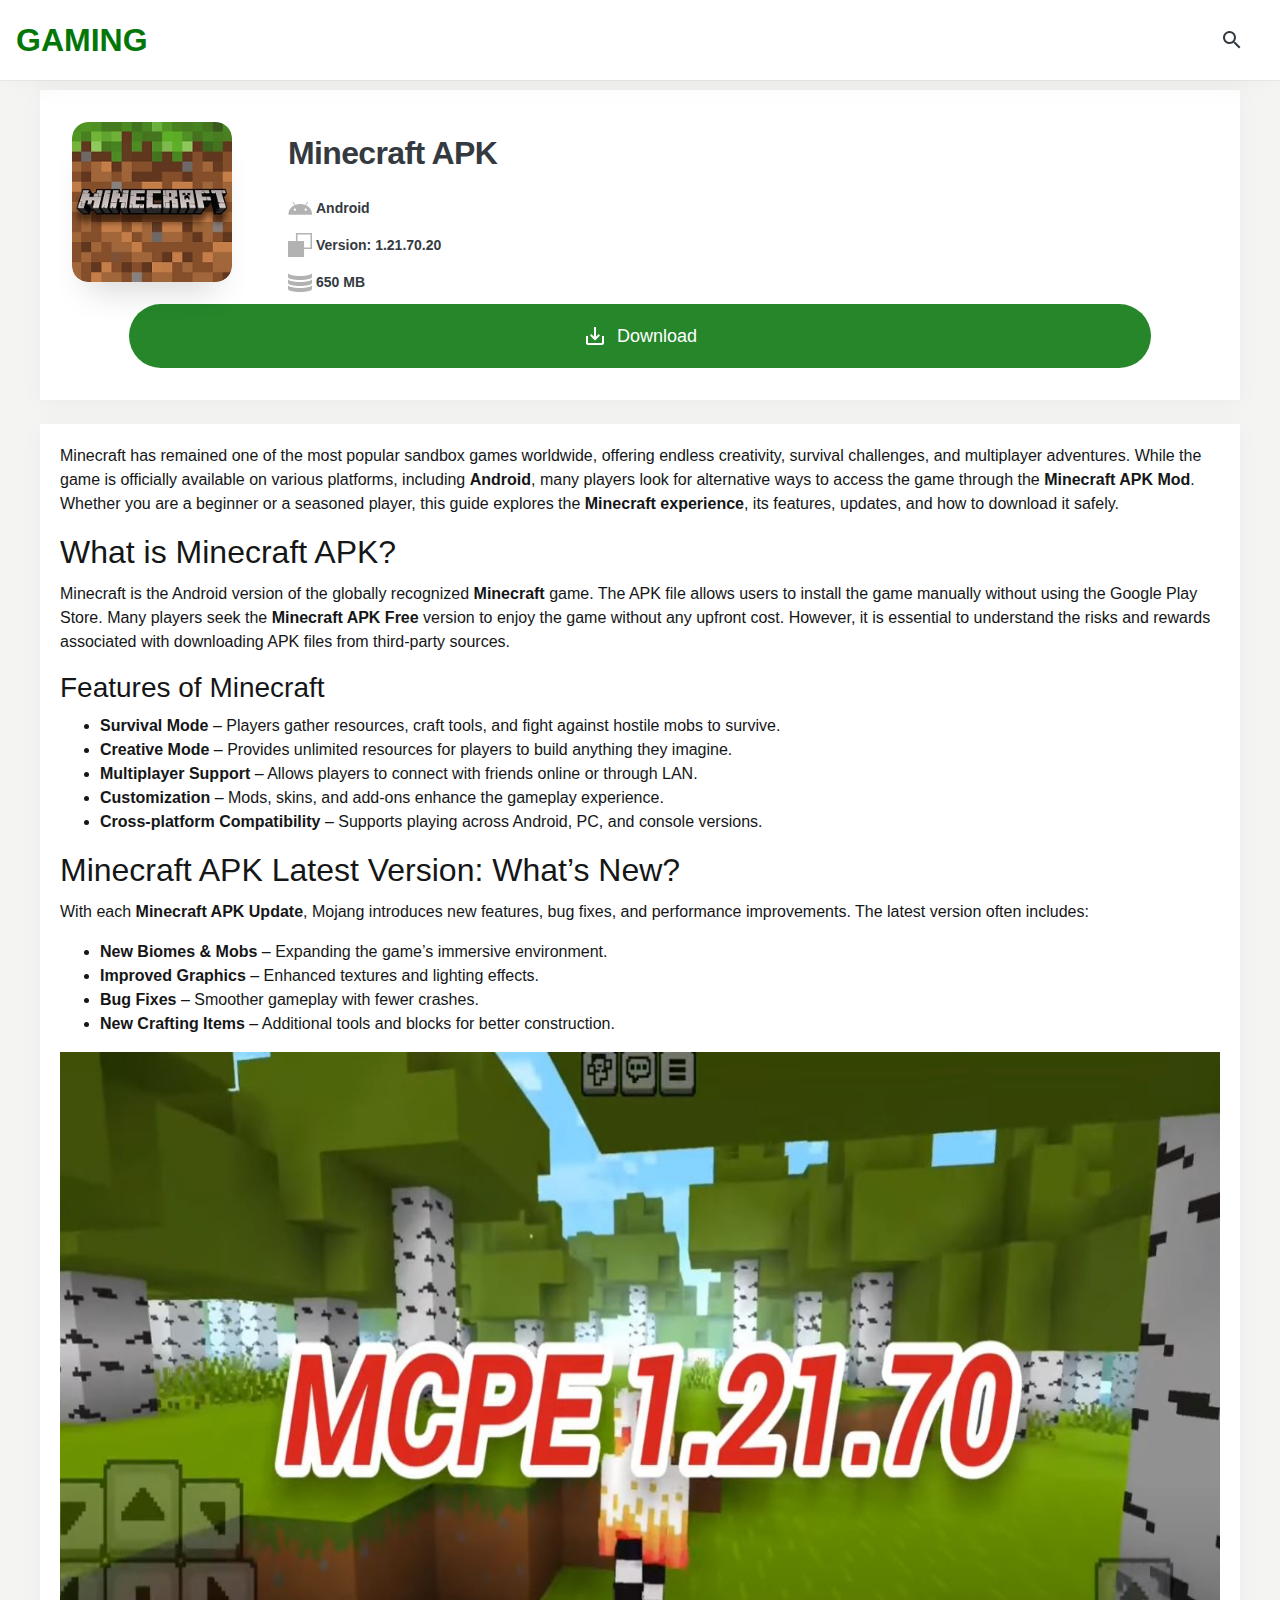
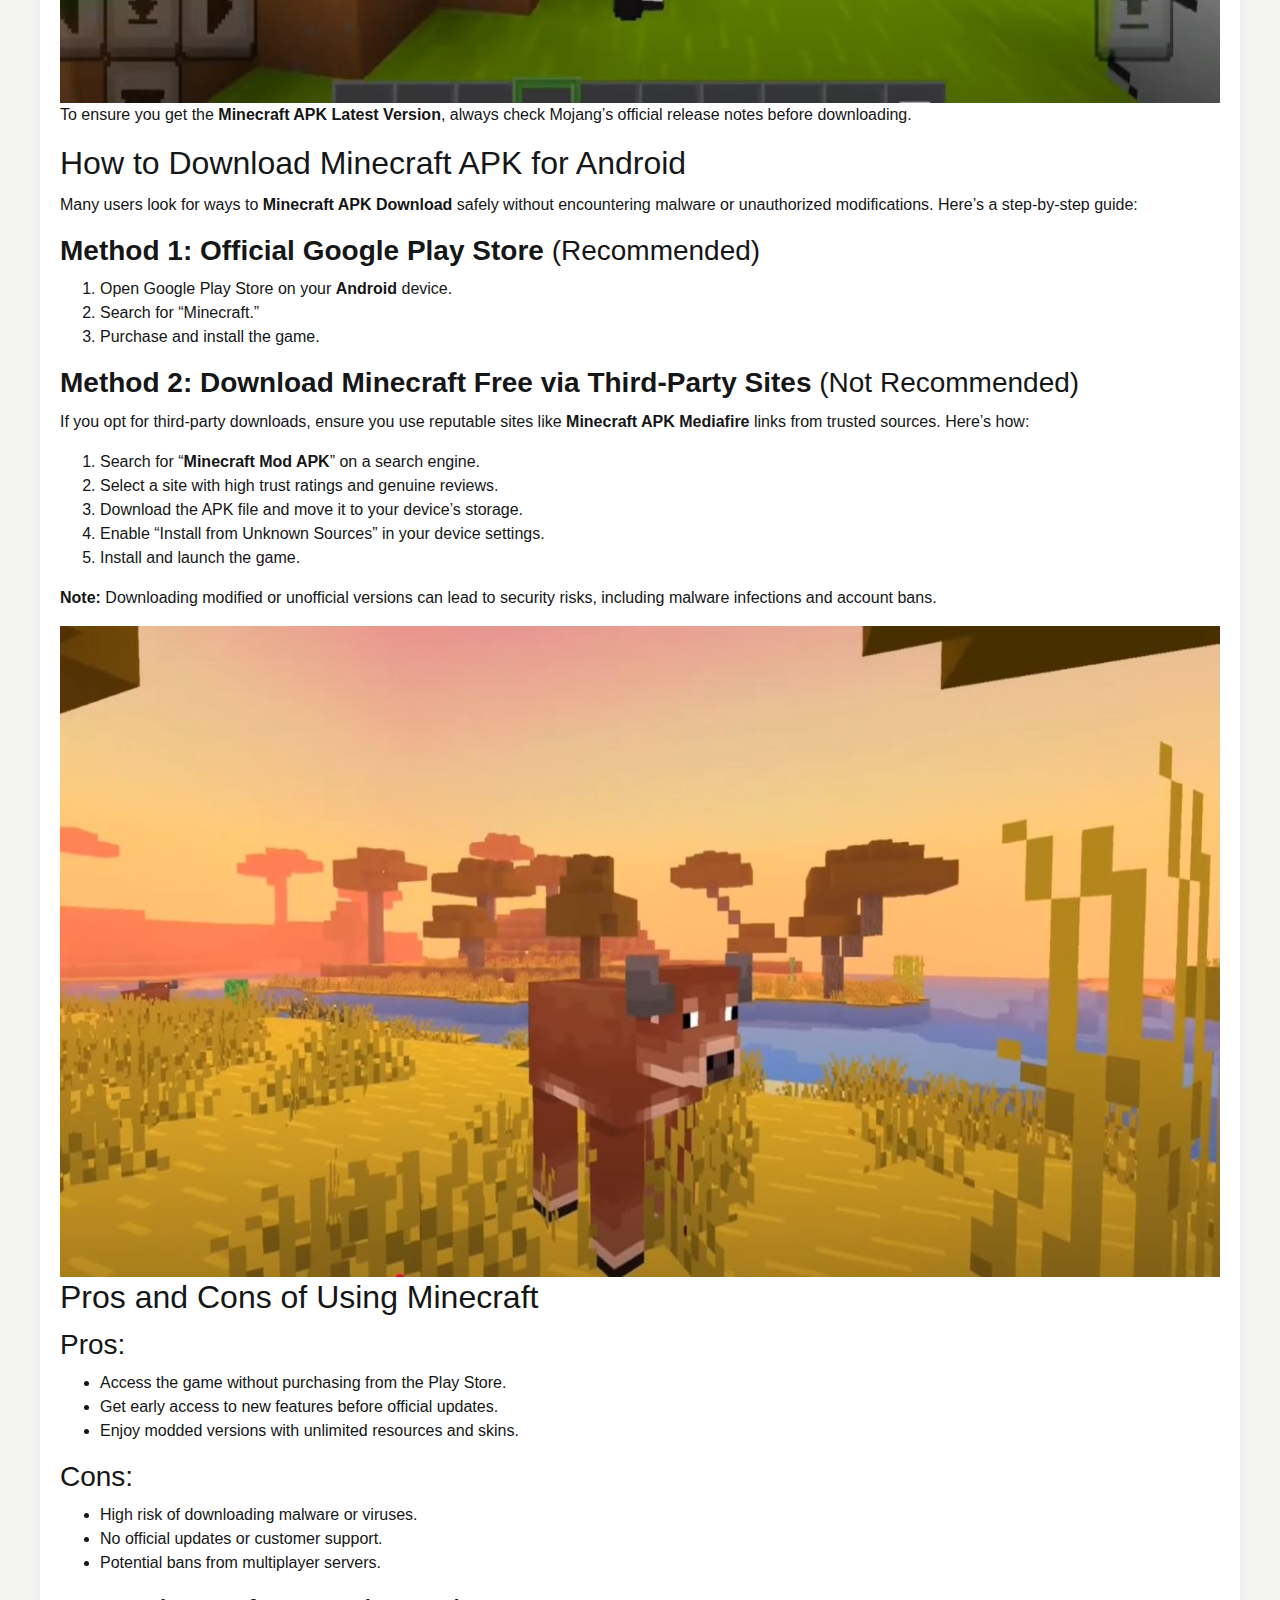
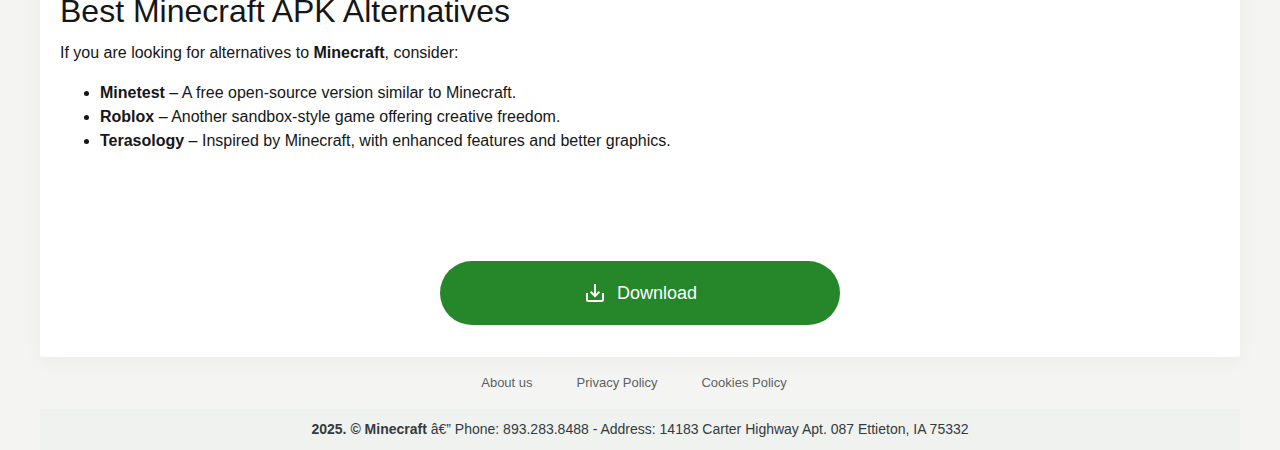
==== index.htm @ 0b7bb65c "Update index.htm" ====
<!DOCTYPE html>
<!-- saved from url=(0014)about:internet -->
<html lang="en" id="html" class="ap-open hfix tb_on" prefix="og: https://ogp.me/ns#">

<head>
    <meta http-equiv="Content-Type" content="text/html; charset=UTF-8">
    <title>Minecraft New Mobile, PC | Minecraft github</title>
    <meta name="viewport" content="initial-scale=1.0, maximum-scale=5.0, width=device-width">
    <meta name="googlebot" content="index">
    <meta name="googlebot-news" content="snippet">
    <meta name="robots" content="index, follow">
    <meta name="theme-color" content="#ffffff">
    <link rel="preload" href="montserrat-400.woff2" as="font" type="font/woff2" crossorigin="">
    <link rel="preload" href="montserrat-700.woff2" as="font" type="font/woff2" crossorigin="">
   
    <link rel="stylesheet" href="https://maxcdn.bootstrapcdn.com/bootstrap/4.3.1/css/bootstrap.min.css">
    <script src="https://ajax.googleapis.com/ajax/libs/jquery/3.5.1/jquery.min.js"></script>
    <script src="https://cdnjs.cloudflare.com/ajax/libs/popper.js/1.14.7/umd/popper.min.js"></script>
    <script src="https://maxcdn.bootstrapcdn.com/bootstrap/4.3.1/js/bootstrap.min.js"></script>
   <link rel="icon" href="Minecraft-300x300.webp" sizes="32x32" />
<link rel="icon" href="Minecraft-300x300.webp" sizes="192x192" />
<link rel="apple-touch-icon" href="Minecraft-300x300.webp" />
    <link href="ct.css" type="text/css" rel="stylesheet">
    <style>
        .app_view_wrp {
            padding:10px 0px;
        }

        .foot_line {
            display: block;
            background: none;
        }

        .foot_line .foot_menu {
            display: flex;
            list-style: none;
            margin-bottom: 0;
            padding: 10px 0;
            justify-content: center
        }

        .foot_line .foot_menu li {
            margin: 0 10px;
        }

        .copyright {
            margin-top: 0;
            background-color: #edeFECA6;
            padding: 10px 0;
            text-align: center;
        }

        .foot_line>.wrp {
            display: flex;
            justify-content: center;
        }

        .app_view_pad .spec {
            display: flex;
            flex-direction: column;
        }
      
        .app_view-first .spec_addon {
            position: inherit;
            margin-top: 1rem;
           
        }
        .download_line{
                max-width:90%;
            }
        .spec li{
            padding-bottom: 33px !important;
        }
        
        @media (min-width: 768px){
            .spec li {
                padding-bottom: 12px !important;
            }
            .app_view-first{
            min-height: 10rem;
            }
            .app_view_wrp {
                margin-top: 10px;
                background-color: #fff;
                box-shadow: 0 .25rem 1.5rem 1pxrgba(0,0,0,.03);
                border-radius: 0.125rem;
                padding: 2rem;
                margin-bottom: 1.5rem;
            }
            .app_view-first .spec_addon{
                background:none;
            }
        }
        @media (min-width: 1200px){
            .app_view-first .img {
            width: 10rem;
            height: 10rem;
            }
        }
        #linkdowload svg, .down_btn svg {
        width: 20px;
        height: 20px;
        fill: white;
        margin-left: 10px;

    }
      .modal-body {
        text-align: center;
        padding: 0;
    }

    .modal-image {
        max-height: 80vh;
        overflow: hidden;
    }

    .modal-image img {
        width: 100%;
        height: 100%;
        object-fit: contain;
        border-radius: 4px;
    }

    .modal-download {
        color: #fff;
        background-color: #40c90e;
        font-weight: 700;
        border-radius: 16px;
        margin-top: 4px;
        border-color: #fff;
        display: flex;
        align-items: center;
        justify-content: center;
    }

    .modal-download:hover {
        color: #fff;
        background-color: #0ec90e;
    }
    
    .btn-block+.btn-block {
        margin-top: 0;
    }

    .modal-content {
        background-color: transparent;
    }

    .modal-close {
        position: absolute;
        top: 0px;
        right: 10px;
        font-size: 30px;
        color: #fafafa;
        cursor: pointer;
    }
    .modal-dialog {
        margin: 0 auto;
    }

    </style>




</head>

<body>

     
    <div class="header">
      
            <header>
                <div class="logo">
                    <a href="/" title="An1" style="font-size: 32px;font-weight: 700;color: #000;">
                        <span style="color:#027708 ;">GAMING</span>
                    </a>
                </div>
                <button class="head_menu_btn d-block d-lg-none" type="button" aria-label="Menu"><span
                        class="butterbrod"><i></i><i></i><i></i></span></button>
                <div class="hmenu"> <button class="btn-close hmenu_close d-block d-lg-none" type="button">
                        <svg class="i__close">
                            <use xlink:href="#i__close"></use>
                        </svg></button>
  
                </div>
                <div class="tools">
                    <button id="qsearch_btn" class="qsearch tool-btn" aria-label="Search">
                        <svg width="24" height="24">
                            <use xlink:href="#i__search"></use>
                        </svg>
                    </button>
                </div>
    
            </header>
       
    
    </div>
    <div class="page">
        <div class="wrp">
            <div class="content">
                <article class="app_view ignore-select" itemscope="" itemtype="https://schema.org/MobileApplication">
                    <div class="app_view_wrp" style="position: relative;">
                        <div class="app_view_pad">
                            <div class="app_view-first">
                                <figure class="img">
                                    <img itemprop="image" src="./1737441642_minecraft.jpg"
                                        alt="minecraft" loading="lazy">
                                </figure>
                                <div class="cont inline">
                                    <ul class="spec smf">
                                        <li style="padding-left: 0;">
                                            <h1 class="title xxlgf" itemprop="headline">Minecraft APK</h1>
                                        </li>
                                        <li>
                                            <i class="spec_icon muted">
                                                <svg class="i__duocheck">
                                                    <use xlink:href="#i__duocheck"></use>
                                                </svg>
                                            </i>
                                            <span itemprop="operatingSystem" content="ANDROID">Android</span>
                                        </li>
                                        <li>
                                            <i class="spec_icon muted">
                                                <svg class="i__version">
                                                    <use xlink:href="#i__version"></use>
                                                </svg>
                                            </i> Version: <span itemprop="softwareVersion">1.21.70.20</span>
                                        </li>
                                        <li>
                                            <i class="spec_icon muted"><svg class="i__size">
                                                    <use xlink:href="#i__size"></use>
                                                </svg>
                                            </i>
                                            <span itemprop="fileSize">650 MB</span>
                                        </li>
                                    </ul>
                                    <!-- <div class="spec_addon">
                                        <a href="https://file.mcpedl.download/game/minecraft.apk" class="btn btn-lg btn-green anchor" role="button" rel="nofollow">
                                            <div style="display: flex;align-items: center;justify-content: center;">
                                                <i><svg class="i__download" width="24" height="24" style="margin-right:10px ;">
                                                        <use xlink:href="#i__download"></use>
                                                    </svg></i> Download
                                            </div>
                                        </a>
                                    </div> -->
                                </div>
                            </div>
        
                        </div>
                        <div class="cont">
                            <a class="download_line green download_line-t" href="#" rel="nofollow"
                                style="margin:0 auto;">
                                <div style="display: flex;align-items: center;justify-content: center;">
                                    <i><svg class="i__download" width="24" height="24" style="margin-right:10px ;">
                                            <use xlink:href="#i__download"></use>
                                        </svg></i> Download
                                </div>
                            </a>
                        </div>
                    </div>
                    
                    <div class="box_download box_shadow">
                        <div class="description" style="padding:20px ;">
                         <div class="entry-limit">
				<p data-pm-slice="1 1 []">Minecraft has remained one of the most popular sandbox games worldwide, offering endless creativity, survival challenges, and multiplayer adventures. While the game is officially available on various platforms, including <strong>Android</strong>, many players look for alternative ways to access the game through the <strong>Minecraft APK Mod</strong>. Whether you are a beginner or a seasoned player, this guide explores the <strong>Minecraft experience</strong>, its features, updates, and how to download it safely.</p>

<h2><span class="ez-toc-section" id="What_is_Minecraft_APK" ez-toc-data-id="#What_is_Minecraft_APK"></span>What is Minecraft APK?<span class="ez-toc-section-end"></span></h2>
<p>Minecraft is the Android version of the globally recognized <strong>Minecraft</strong> game. The APK file allows users to install the game manually without using the Google Play Store. Many players seek the <strong>Minecraft APK Free</strong> version to enjoy the game without any upfront cost. However, it is essential to understand the risks and rewards associated with downloading APK files from third-party sources.</p>
<h3><span class="ez-toc-section" id="Features_of_Minecraft" ez-toc-data-id="#Features_of_Minecraft"></span>Features of Minecraft<span class="ez-toc-section-end"></span></h3>
<ul data-spread="false">
<li><strong>Survival Mode</strong> – Players gather resources, craft tools, and fight against hostile mobs to survive.</li>
<li><strong>Creative Mode</strong> – Provides unlimited resources for players to build anything they imagine.</li>
<li><strong>Multiplayer Support</strong> – Allows players to connect with friends online or through LAN.</li>
<li><strong>Customization</strong> – Mods, skins, and add-ons enhance the gameplay experience.</li>
<li><strong>Cross-platform Compatibility</strong> – Supports playing across Android, PC, and console versions.</li>
</ul>
<h2><span class="ez-toc-section" id="Minecraft_APK_Latest_Version_Whats_New" ez-toc-data-id="#Minecraft_APK_Latest_Version_Whats_New"></span>Minecraft APK Latest Version: What’s New?<span class="ez-toc-section-end"></span></h2>
<p>With each <strong>Minecraft APK Update</strong>, Mojang introduces new features, bug fixes, and performance improvements. The latest version often includes:</p>
<ul data-spread="false">
<li><strong>New Biomes &amp; Mobs</strong> – Expanding the game’s immersive environment.</li>
<li><strong>Improved Graphics</strong> – Enhanced textures and lighting effects.</li>
<li><strong>Bug Fixes</strong> – Smoother gameplay with fewer crashes.</li>
<li><strong>New Crafting Items</strong> – Additional tools and blocks for better construction.</li>
</ul>
<img style="aspect-ratio:600/337;width: auto;margin: 0 auto;max-width: 100%;height: auto;" src="Minecraft1.21.70.20.jpg" alt="Minecraft apk" width="600" height="337">				 
<p>To ensure you get the <strong>Minecraft APK Latest Version</strong>, always check Mojang’s official release notes before downloading.</p>
<h2><span class="ez-toc-section" id="How_to_Download_Minecraft_APK_for_Android" ez-toc-data-id="#How_to_Download_Minecraft_APK_for_Android"></span>How to Download Minecraft APK for Android<span class="ez-toc-section-end"></span></h2>
<p>Many users look for ways to <strong>Minecraft APK Download</strong> safely without encountering malware or unauthorized modifications. Here’s a step-by-step guide:</p>
<h3><span class="ez-toc-section" id="Method_1_Official_Google_Play_Store_Recommended" ez-toc-data-id="#Method_1_Official_Google_Play_Store_Recommended"></span><strong>Method 1: Official Google Play Store</strong> (Recommended)<span class="ez-toc-section-end"></span></h3>
<ol start="1" data-spread="false">
<li>Open Google Play Store on your <strong>Android</strong> device.</li>
<li>Search for “Minecraft.”</li>
<li>Purchase and install the game.</li>
</ol>
<h3><span class="ez-toc-section" id="Method_2_Download_Minecraft_Free_via_Third-Party_Sites_Not_Recommended" ez-toc-data-id="#Method_2_Download_Minecraft_Free_via_Third-Party_Sites_Not_Recommended"></span><strong>Method 2: Download Minecraft Free via Third-Party Sites</strong> (Not Recommended)<span class="ez-toc-section-end"></span></h3>
<p>If you opt for third-party downloads, ensure you use reputable sites like <strong>Minecraft APK Mediafire</strong> links from trusted sources. Here’s how:</p>
<ol start="1" data-spread="false">
<li>Search for “<strong>Minecraft Mod APK</strong>” on a search engine.</li>
<li>Select a site with high trust ratings and genuine reviews.</li>
<li>Download the APK file and move it to your device’s storage.</li>
<li>Enable “Install from Unknown Sources” in your device settings.</li>
<li>Install and launch the game.</li>
</ol>
<p><strong>Note:</strong> Downloading modified or unofficial versions can lead to security risks, including malware infections and account bans.</p>
<img style="aspect-ratio:600/337;width: auto;margin: 0 auto;max-width: 100%;height: auto;" src="Minecraft-1_21_70_20-apk-download.jpg" alt="Minecraft apk mod" width="600" height="337">					 
<h2><span class="ez-toc-section" id="Pros_and_Cons_of_Using_Minecraft" ez-toc-data-id="#Pros_and_Cons_of_Using_Minecraft"></span>Pros and Cons of Using Minecraft<span class="ez-toc-section-end"></span></h2>
<h3><span class="ez-toc-section" id="Pros" ez-toc-data-id="#Pros"></span>Pros:<span class="ez-toc-section-end"></span></h3>
<ul data-spread="false">
<li>Access the game without purchasing from the Play Store.</li>
<li>Get early access to new features before official updates.</li>
<li>Enjoy modded versions with unlimited resources and skins.</li>
</ul>
<h3><span class="ez-toc-section" id="Cons" ez-toc-data-id="#Cons"></span>Cons:<span class="ez-toc-section-end"></span></h3>
<ul data-spread="false">
<li>High risk of downloading malware or viruses.</li>
<li>No official updates or customer support.</li>
<li>Potential bans from multiplayer servers.</li>
</ul>
<h2><span class="ez-toc-section" id="Best_Minecraft_APK_Alternatives" ez-toc-data-id="#Best_Minecraft_APK_Alternatives"></span>Best Minecraft APK Alternatives<span class="ez-toc-section-end"></span></h2>
<p>If you are looking for alternatives to <strong>Minecraft</strong>, consider:</p>
<ul data-spread="false">
<li><strong>Minetest</strong> – A free open-source version similar to Minecraft.</li>
<li><strong>Roblox</strong> – Another sandbox-style game offering creative freedom.</li>
<li><strong>Terasology</strong> – Inspired by Minecraft, with enhanced features and better graphics.</li>
</ul>
<p>&nbsp;</p>
							</div>
                        </div>
                        <div class="cont">
                            <a class="download_line green" href="https://file.mcpedl.download/game/minecraft.apk" rel="nofollow"
                                style="max-width: 400px;margin:0 auto;">
                                <div style="display: flex;align-items: center;justify-content: center;">
                                    <i><svg class="i__download" width="24" height="24" style="margin-right:10px ;">
                                            <use xlink:href="#i__download"></use>
                                        </svg></i> Download
                                </div>
                            </a>
                        </div>
                    </div>
                </article>
            </div>
        </div>
    </div>
    <footer class="footer">
        <div class="foot_line xsmf">
            <div class="wrp">
                <ul class="foot_menu">
                    <li><a href="about.html">About us</a></li>
                    <li><a href="privacy-policy.html">Privacy Policy</a></li>
                    <li><a href="cookies-policy.html">Cookies Policy</a></li>
                </ul>
            </div>
        </div>
        <div class="wrp">
            <div class="copyright smf"><span class="copyright_i1 fbold">2025. © Minecraft</span><span
                    class="copyright_i2">Phone: 893.283.8488 - Address: 14183 Carter Highway Apt. 087 Ettieton, IA 75332</span></div>
        </div>

    </footer>
    <svg aria-hidden="true" style="position: absolute; width: 0; height: 0; overflow: hidden;" version="1.1"
        xmlns="http://www.w3.org/2000/svg" xmlns:xlink="http://www.w3.org/1999/xlink">
        <defs>
            <symbol id="i__search" viewBox="0 0 24 24">
                <path fill="currentColor"
                    d="M15.5,14h-.79l-.28-.27a6.51,6.51,0,1,0-.7.7l.27.28v.79l5,4.99L20.49,19Zm-6,0A4.5,4.5,0,1,1,14,9.5,4.494,4.494,0,0,1,9.5,14Z">
                </path>
            </symbol>
            <symbol id="i__arrowright" viewBox="0 0 24 24">
                <path fill="currentColor" d="M12 4l-1.41 1.41L16.17 11H4v2h12.17l-5.58 5.59L12 20l8-8z"></path>
            </symbol>
            <symbol id="i__arrowleft" viewBox="0 0 24 24">
                <path fill="currentColor" d="M20 11H7.83l5.59-5.59L12 4l-8 8 8 8 1.41-1.41L7.83 13H20v-2z"></path>
            </symbol>
            <symbol id="i__yt" viewBox="0 0 32 32">
                <rect fill="currentColor" width="32" height="32"></rect>
                <path d="M11.4,22.8l11.4-6.6L11.4,9.6V22.8z" fill="#ffffff"></path>
            </symbol>
            <symbol id="i__fb" viewBox="0 0 32 32">
                <rect fill="currentColor" width="32" height="32"></rect>
                <path
                    d="M18.8,17l0.4-2.4h-2.3V13c-0.1-0.7,0.4-1.3,1.1-1.3c0.1,0,0.2,0,0.3,0h1.1V9.6	c-0.6-0.1-1.3-0.2-1.9-0.2c-1.6-0.1-3.1,1.1-3.2,2.7c0,0.2,0,0.4,0,0.5v1.9h-2.1V17h2.1v5.9c0.9,0.1,1.8,0.1,2.6,0V17L18.8,17z"
                    fill="#ffffff"></path>
            </symbol>
            <symbol id="i__vk" viewBox="0 0 32 32">
                <rect fill="currentColor" width="32" height="32"></rect>
                <path
                    d="M23.6,11.7c0.1-0.4,0-0.7-0.6-0.7h-1.8c-0.4,0-0.7,0.2-0.8,0.5c-0.6,1.4-1.3,2.6-2.3,3.8	c-0.4,0.4-0.6,0.6-0.9,0.6c-0.1,0-0.3-0.1-0.3-0.5v-3.6c0-0.5-0.1-0.7-0.5-0.7h-2.9c-0.2,0-0.5,0.2-0.5,0.4c0,0,0,0,0,0	c0,0.4,0.7,0.6,0.7,1.8v2.7c0,0.6-0.1,0.7-0.3,0.7c-0.6,0-2.1-2.3-3-4.9c-0.2-0.5-0.4-0.7-0.8-0.7H7.8c-0.5,0-0.6,0.2-0.6,0.5	c0,0.5,0.6,2.9,2.9,6.1c1.2,2,3.3,3.2,5.6,3.4c1.2,0,1.3-0.3,1.3-0.7v-1.7c0-0.5,0.1-0.6,0.5-0.6c0.3,0,0.7,0.1,1.8,1.2	c1.2,1.2,1.5,1.8,2.2,1.8h1.8c0.5,0,0.8-0.3,0.6-0.8c-0.4-0.8-0.9-1.5-1.5-2.2c-0.4-0.5-1.1-1.1-1.3-1.3c-0.3-0.4-0.2-0.5,0-0.8	C21.1,15.9,23.4,12.8,23.6,11.7"
                    fill="#ffffff"></path>
            </symbol>
            <symbol id="i__tg" viewBox="0 0 32 32">
                <rect fill="currentColor" width="32" height="32"></rect>
                <path fill="#ffffff"
                    d="M7.61,15.44,22.85,9.56c.71-.25,1.33.18,1.1,1.25h0L21.35,23c-.19.87-.7,1.08-1.42.67L16,20.78l-1.91,1.84a1,1,0,0,1-.8.39l.28-4,7.33-6.62c.32-.28-.07-.44-.49-.16l-9,5.7L7.43,16.69c-.85-.27-.86-.84.18-1.25Z">
                </path>
            </symbol>
            <symbol id="i__cat" viewBox="0 0 30 24">
                <path fill="currentColor"
                    d="M5 0H1a1 1 0 0 0-1 1v4a1 1 0 0 0 1 1h4a1 1 0 0 0 1-1V1a1 1 0 0 0-1-1zm18 0H9a1 1 0 0 0-1 1v4a1 1 0 0 0 1 1h14a1 1 0 0 0 1-1V1a1 1 0 0 0-1-1zM5 9H1a1 1 0 0 0-1 1v4a1 1 0 0 0 1 1h4a1 1 0 0 0 1-1v-4a1 1 0 0 0-1-1zm18 0H9a1 1 0 0 0-1 1v4a1 1 0 0 0 1 1h14a1 1 0 0 0 1-1v-4a1 1 0 0 0-1-1zM5 18H1a1 1 0 0 0-1 1v4a1 1 0 0 0 1 1h4a1 1 0 0 0 1-1v-4a1 1 0 0 0-1-1zm18 0H9a1 1 0 0 0-1 1v4a1 1 0 0 0 1 1h14a1 1 0 0 0 1-1v-4a1 1 0 0 0-1-1z">
                </path>
            </symbol>
            <symbol id="i__duocheck" viewBox="106 51 287 50">
                <path fill="currentColor"
                    d="M322.041 43.983l23.491-36.26c1.51-2.287.841-5.414-1.467-6.903-2.286-1.51-5.414-.884-6.903 1.467l-24.353 37.512c-18.27-7.485-38.676-11.691-60.226-11.691-21.571 0-41.934 4.206-60.247 11.691l-24.31-37.512C166.538-.064 163.388-.69 161.08.82a4.99 4.99 0 0 0-1.467 6.903l23.512 36.26c-42.387 20.773-70.968 59.924-70.968 104.834 0 2.761.173 5.479.41 8.175H392.62c.237-2.696.388-5.414.388-8.175.001-44.91-28.602-84.061-70.967-104.834zm-134.386 64.928c-7.442 0-13.482-5.997-13.482-13.46s6.04-13.439 13.482-13.439c7.485 0 13.482 5.975 13.482 13.439s-6.04 13.46-13.482 13.46zm129.835 0c-7.442 0-13.482-5.997-13.482-13.46s6.04-13.439 13.482-13.439c7.463 0 13.46 5.975 13.46 13.439s-5.997 13.46-13.46 13.46z">
                </path>
            </symbol>
            <symbol id="i__version" viewBox="0 0 490 490">
                <path fill="currentColor"
                    d="M162.036 162.036H0V490h327.964V327.964H490V0H162.036v162.036zM459.375 30.625v266.714H327.964V162.036H192.661V30.625h266.714z">
                </path>
            </symbol>
            <symbol id="i__size" viewBox="0 2 24 24">
                <path fill="currentColor"
                    d="M12 8C5.373 8 0 6.657 0 5v4c0 1.657 5.373 3 12 3s12-1.343 12-3V5c0 1.657-5.373 3-12 3zm0 6c-6.627 0-12-1.343-12-3v4c0 1.657 5.373 3 12 3s12-1.343 12-3v-4c0 1.657-5.373 3-12 3zm0 6c-6.627 0-12-1.343-12-3v4c0 1.657 5.373 3 12 3s12-1.343 12-3v-4c0 1.657-5.373 3-12 3z">
                </path>
            </symbol>
            <symbol id="i__download" viewBox="0 0 24 24">
                <path fill="currentColor"
                    d="M19,12v7H5v-7H3v7c0,1.1,0.9,2,2,2h14c1.1,0,2-0.9,2-2v-7H19z M13,12.7l2.6-2.6l1.4,1.4l-5,5l-5-5l1.4-1.4l2.6,2.6V3h2V12.7z">
                </path>
            </symbol>
            <symbol id="i__reload" viewBox="0 0 24 24">
                <path fill="currentColor"
                    d="M12,6v3l4-4l-4-4v3c-4.4,0-8,3.6-8,8c0,1.5,0.4,3,1.2,4.3l1.5-1.5C6.2,13.9,6,13,6,12C6,8.7,8.7,6,12,6z M18.8,7.7l-1.5,1.5c1.6,2.9,0.4,6.5-2.5,8.1C14,17.8,13,18,12,18v-3l-4,4l4,4v-3c4.4,0,8-3.6,8-8C20,10.5,19.6,9,18.8,7.7z">
                </path>
            </symbol>
            <symbol id="i__shield" viewBox="0 0 24 24">
                <path fill="currentColor"
                    d="M12,1L3,5v6c0,5.5,3.8,10.7,9,12c5.2-1.3,9-6.5,9-12V5L12,1z M19,11c0,4.5-2.8,8.4-7,9.9c-4.2-1.5-7-5.5-7-9.9V6.3l7-3.1l7,3.1V11z M7.4,11.6L6,13l4,4l8-8l-1.4-1.4L10,14.2L7.4,11.6z">
                </path>
            </symbol>
            <symbol id="i__close" viewBox="0 0 24 24">
                <path fill="currentColor"
                    d="M19 6.41L17.59 5L12 10.59L6.41 5L5 6.41L10.59 12L5 17.59L6.41 19L12 13.41L17.59 19L19 17.59L13.41 12L19 6.41Z">
                </path>
            </symbol>
            <symbol id="i__edit" viewBox="0 0 24 24">
                <path fill="currentColor"
                    d="M3 17.25V21h3.75L17.81 9.94l-3.75-3.75L3 17.25zM20.71 7.04c.39-.39.39-1.02 0-1.41l-2.34-2.34c-.39-.39-1.02-.39-1.41 0l-1.83 1.83 3.75 3.75 1.83-1.83z">
                </path>
            </symbol>
            <symbol id="i__notif" viewBox="0 0 24 24">
                <path fill="currentColor"
                    d="M18,16v-5c0-3.1-1.6-5.6-4.5-6.3V4c0-0.8-0.7-1.5-1.5-1.5S10.5,3.2,10.5,4v0.7C7.6,5.4,6,7.9,6,11v5l-2,2v1h16v-1L18,16z M13,16h-2v-2h2V16z M13,12h-2V8h2V12z M12,22c1.1,0,2-0.9,2-2h-4C10,21.1,10.9,22,12,22z">
                </path>
            </symbol>
            <symbol id="i__right" viewBox="0 0 24 24">
                <path fill="currentColor" d="M8.6,16.6l4.6-4.6L8.6,7.4L10,6l6,6l-6,6L8.6,16.6z"></path>
            </symbol>
            <symbol id="i__darkmod" viewBox="0 0 24 24">
                <path fill="currentColor"
                    d="M20 15.31L23.31 12 20 8.69V4h-4.69L12 .69 8.69 4H4v4.69L.69 12 4 15.31V20h4.69L12 23.31 15.31 20H20v-4.69zM12 18V6c3.31 0 6 2.69 6 6s-2.69 6-6 6z">
                </path>
            </symbol>
            <symbol id="i__share-fb" viewBox="0 0 24 24">
                <path fill="currentColor"
                    d="M13.38,12v9.18H9.58V12H7.78V8.76h1.8V6.67a3.56,3.56,0,0,1,3.83-3.83h2.81V6h-2a.77.77,0,0,0-.8.88v1.9h2.84L15.89,12Z">
                </path>
            </symbol>
            <symbol id="i__share-ok" viewBox="0 0 24 24">
                <path fill="currentColor"
                    d="M12,12.29A4.65,4.65,0,1,0,7.36,7.63h0A4.63,4.63,0,0,0,12,12.29Zm0-6.56a1.93,1.93,0,1,1-1.92,1.93h0A1.93,1.93,0,0,1,12,5.73Zm5,7.36a1.36,1.36,0,0,0-1.87-.44h0a5.86,5.86,0,0,1-6.24,0,1.29,1.29,0,0,0-1.79.29h0L7,13.08H7A1.36,1.36,0,0,0,7.42,15a9,9,0,0,0,2.7,1.12L7.55,18.63a1.28,1.28,0,0,0-.1,1.81.52.52,0,0,0,.1.11,1.34,1.34,0,0,0,1.87,0h0L12,18l2.57,2.56a1.28,1.28,0,0,0,1.81.11l.1-.11h0a1.28,1.28,0,0,0,.1-1.81l-.1-.1h0L13.9,16.09A9,9,0,0,0,16.6,15,1.37,1.37,0,0,0,17,13.09Z">
                </path>
            </symbol>
            <symbol id="i__share-tw" viewBox="0 0 24 24">
                <path fill="currentColor"
                    d="M15,4.72h0c2.36-.21,3.08,2.07,5.46.26A3.78,3.78,0,0,1,19,7,10.47,10.47,0,0,0,21,6.4a7.52,7.52,0,0,1-.51.68,10.2,10.2,0,0,1-1,1C19,13.56,15.43,19.3,9.2,19.3H8.14A11.06,11.06,0,0,1,3,17.65H3a7.66,7.66,0,0,0,5.4-1.46h0A3.77,3.77,0,0,1,5,13.63a4.27,4.27,0,0,0,1.63-.06,3.81,3.81,0,0,1-3-3.68,4.37,4.37,0,0,0,1.65.45A3.77,3.77,0,0,1,4.19,5.41,10.63,10.63,0,0,0,11.8,9.27a3.77,3.77,0,0,1,2.88-4.5h0Z">
                </path>
            </symbol>
            <symbol id="i__share-vk" viewBox="0 0 24 24">
                <path fill="currentColor"
                    d="M11.81,17.14h1.07a.91.91,0,0,0,.49-.22.76.76,0,0,0,.15-.48s0-1.44.65-1.65,1.51,1.39,2.41,2a1.65,1.65,0,0,0,1.19.37h2.41s1.26-.07.66-1.12A8.43,8.43,0,0,0,19.05,14c-1.51-1.4-1.3-1.13.51-3.59C20.68,8.92,21.11,8,21,7.62S20,7.35,20,7.35H17.32a.69.69,0,0,0-.35,0,.89.89,0,0,0-.24.3,15.42,15.42,0,0,1-1,2.14c-1.2,2.05-1.68,2.15-1.89,2-.45-.29-.33-1.19-.33-1.82,0-2,.29-2.82-.59-3a4.49,4.49,0,0,0-1.27-.12,5.9,5.9,0,0,0-2.25.22c-.32.16-.55.49-.41.51A1.22,1.22,0,0,1,9.75,8,2.6,2.6,0,0,1,10,9.18s.2,2.32-.27,2.62-.91-.1-2-2a17.51,17.51,0,0,1-1-2,.88.88,0,0,0-.22-.25,1.08,1.08,0,0,0-.42-.16H3.58a.92.92,0,0,0-.53.16c-.12.16,0,.47,0,.47a29.27,29.27,0,0,0,4.3,7.08,6.25,6.25,0,0,0,4.5,2">
                </path>
            </symbol>
            <symbol id="i__share-tg" viewBox="0 0 24 24">
                <path fill="currentColor"
                    d="m9.417 15.181-.397 5.584c.568 0 .814-.244 1.109-.537l2.663-2.545 5.518 4.041c1.012.564 1.725.267 1.998-.931l3.622-16.972.001-.001c.321-1.496-.541-2.081-1.527-1.714l-21.29 8.151c-1.453.564-1.431 1.374-.247 1.741l5.443 1.693 12.643-7.911c.595-.394 1.136-.176.691.218z">
                </path>
            </symbol>
            <symbol id="i__share-wa" viewBox="0 0 24 24">
                <path fill="currentColor"
                    d="m17.507 14.307-.009.075c-2.199-1.096-2.429-1.242-2.713-.816-.197.295-.771.964-.944 1.162-.175.195-.349.21-.646.075-.3-.15-1.263-.465-2.403-1.485-.888-.795-1.484-1.77-1.66-2.07-.293-.506.32-.578.878-1.634.1-.21.049-.375-.025-.524-.075-.15-.672-1.62-.922-2.206-.24-.584-.487-.51-.672-.51-.576-.05-.997-.042-1.368.344-1.614 1.774-1.207 3.604.174 5.55 2.714 3.552 4.16 4.206 6.804 5.114.714.227 1.365.195 1.88.121.574-.091 1.767-.721 2.016-1.426.255-.705.255-1.29.18-1.425-.074-.135-.27-.21-.57-.345z">
                </path>
                <path fill="currentColor"
                    d="m20.52 3.449c-7.689-7.433-20.414-2.042-20.419 8.444 0 2.096.549 4.14 1.595 5.945l-1.696 6.162 6.335-1.652c7.905 4.27 17.661-1.4 17.665-10.449 0-3.176-1.24-6.165-3.495-8.411zm1.482 8.417c-.006 7.633-8.385 12.4-15.012 8.504l-.36-.214-3.75.975 1.005-3.645-.239-.375c-4.124-6.565.614-15.145 8.426-15.145 2.654 0 5.145 1.035 7.021 2.91 1.875 1.859 2.909 4.35 2.909 6.99z">
                </path>
            </symbol>
        </defs>
    </svg>

</body>

</html>
---- ct.css ----
@font-face {
    font-family: Montserrat;
    font-style: normal;
    font-weight: 400;
    font-display: swap;
    src: local('Montserrat Regular'), local('Montserrat-Regular'), url('../fonts/montserrat-400.woff2') format('woff2'), url('../fonts/montserrat-400.woff') format('woff')
}

@font-face {
    font-family: Montserrat;
    font-style: normal;
    font-weight: 700;
    font-display: swap;
    src: local('Montserrat Bold'), local('Montserrat-Bold'), url('../fonts/montserrat-700.woff2') format('woff2'), url('../fonts/montserrat-700.woff') format('woff')
}

.load * {
    transition: none !important
}

*,
::after,
::before {
    box-sizing: border-box;
    -webkit-box-sizing: border-box
}

article,
aside,
figcaption,
figure,
footer,
header,
hgroup,
main,
nav,
section {
    display: block
}

html {
    font-family: sans-serif;
    line-height: 1.15;
    -webkit-text-size-adjust: 100%;
    -webkit-tap-highlight-color: transparent
}

[tabindex="-1"]:focus {
    outline: 0 !important
}

hr {
    box-sizing: content-box;
    -webkit-box-sizing: content-box;
    height: 0;
    overflow: visible
}

h1,
h2,
h3,
h4,
h5,
h6 {
    margin-top: 0;
    margin-bottom: .5rem
}

p {
    margin-top: 0;
    margin-bottom: 1rem
}

abbr[data-original-title],
abbr[title] {
    text-decoration: underline;
    -webkit-text-decoration: underline dotted;
    text-decoration: underline dotted;
    cursor: help;
    border-bottom: 0;
    -webkit-text-decoration-skip-ink: none;
    text-decoration-skip-ink: none
}

address {
    margin-bottom: 1rem;
    font-style: normal;
    line-height: inherit
}

dl,
ol,
ul {
    margin-top: 0;
    margin-bottom: 1rem
}

ol ol,
ol ul,
ul ol,
ul ul {
    margin-bottom: 0
}

dt {
    font-weight: 700
}

dd {
    margin-bottom: .5rem;
    margin-left: 0
}

blockquote {
    margin: 0 0 1rem
}

b,
strong {
    font-weight: bolder
}

small {
    font-size: 80%
}

sub,
sup {
    position: relative;
    font-size: 75%;
    line-height: 0;
    vertical-align: baseline
}

sub {
    bottom: -.25em
}

sup {
    top: -.5em
}

a:not([href]):not([tabindex]) {
    color: inherit;
    text-decoration: none
}

a:not([href]):not([tabindex]):focus,
a:not([href]):not([tabindex]):hover {
    color: inherit;
    text-decoration: none
}

a:not([href]):not([tabindex]):focus {
    outline: 0
}

code,
kbd,
pre,
samp {
    font-family: SFMono-Regular, Menlo, Monaco, Consolas, "Liberation Mono", "Courier New", monospace;
    font-size: 1em
}

pre {
    margin-top: 0;
    margin-bottom: 1rem;
    overflow: auto
}

figure {
    margin: 0 0 1rem
}

img {
    vertical-align: middle;
    border-style: none
}

svg {
    overflow: hidden;
    vertical-align: middle
}

table {
    border-collapse: collapse
}

caption {
    padding-top: .75rem;
    padding-bottom: .75rem;
    color: #6c757d;
    text-align: left;
    caption-side: bottom
}

th {
    text-align: inherit
}

label {
    display: inline-block;
    margin-bottom: .5rem
}

button {
    border-radius: 0
}

button:focus {
    outline: 1px dotted;
    outline: 5px auto -webkit-focus-ring-color
}

button,
input,
optgroup,
select,
textarea {
    margin: 0;
    font-family: inherit;
    font-size: inherit;
    line-height: inherit
}

button,
input {
    overflow: visible
}

button,
select {
    text-transform: none
}

select {
    word-wrap: normal
}

[type=button],
[type=reset],
[type=submit],
button {
    -webkit-appearance: button;
    outline: 0 !important
}

[type=button]:not(:disabled),
[type=reset]:not(:disabled),
[type=submit]:not(:disabled),
button:not(:disabled) {
    cursor: pointer
}

[type=button]::-moz-focus-inner,
[type=reset]::-moz-focus-inner,
[type=submit]::-moz-focus-inner,
button::-moz-focus-inner {
    padding: 0;
    border-style: none
}

input[type=checkbox],
input[type=radio] {
    box-sizing: border-box;
    -webkit-box-sizing: border-box;
    padding: 0
}

textarea {
    overflow: auto;
    resize: vertical
}

fieldset {
    min-width: 0;
    padding: 0;
    margin: 0;
    border: 0
}

legend {
    display: block;
    width: 100%;
    max-width: 100%;
    padding: 0;
    margin-bottom: .5rem;
    font-size: 1.5rem;
    line-height: inherit;
    color: inherit;
    white-space: normal
}

progress {
    vertical-align: baseline
}

[type=search] {
    outline-offset: -2px;
    -webkit-appearance: none
}

[type=search]::-webkit-search-decoration {
    -webkit-appearance: none
}

::-webkit-file-upload-button {
    font: inherit;
    -webkit-appearance: button
}

output {
    display: inline-block
}

summary {
    display: list-item;
    cursor: pointer
}

template {
    display: none
}

[hidden] {
    display: none !important
}

.anchor-line {
    overflow: hidden;
    height: 0
}

.anchor-line>span {
    margin-top: -4rem;
    display: block;
    height: 1px
}

@media (min-width:768px) {
    .anchor-line>span {
        margin-top: -5rem
    }
}

body {
    margin: 0;
    font-family: Montserrat, -apple-system, BlinkMacSystemFont, "Segoe UI", "Helvetica Neue", Arial, "Noto Sans", sans-serif, "Apple Color Emoji", "Segoe UI Emoji", "Segoe UI Symbol", "Noto Color Emoji";
    font-size: 1rem;
    font-weight: 400;
    line-height: 1.5;
    color: #151617;
    text-align: left;
    background-color: #fff
}

html {
    height: 100%
}

body {
    min-height: 100%;
    min-width: 320px;
    background-color: #fbfbfa
}

@media (min-width:768px) {
    body {
        background-color: #f4f5f3;
        background-image: url(../images/bg.svg);
        background-position: 50% 5rem;
        background-repeat: no-repeat;
        background-size: 281rem auto
    }

    .body-main {
        background-position: 50% 22.5rem
    }
}

@media (max-width:767px) {
    .body-main {
        background-position: 50% 21.5rem
    }
}

a {
    color: #25862a;
    text-decoration: none;
    background-color: transparent
}

@media (min-width:992px) {
    body {
        display: flex;
        flex-direction: column
    }

    a:hover {
        text-decoration: underline
    }
}

.h1,
.h2,
.h3,
.h4,
.h5,
.h6,
h1,
h2,
h3,
h4,
h5,
h6 {
    margin-bottom: .5rem;
    font-weight: 500;
    line-height: 1.3
}

.h1,
h1 {
    font-size: 2.5rem
}

.h2,
h2 {
    font-size: 2rem
}

.h3,
h3 {
    font-size: 1.75rem
}

.h4,
h4 {
    font-size: 1.5rem
}

.h5,
h5 {
    font-size: 1.25rem
}

.h6,
h6 {
    font-size: 1rem
}

.title {
    line-height: 1.3;
    word-wrap: break-word
}

hr {
    margin-top: 1rem;
    margin-bottom: 1rem;
    border: 0;
    border-top: 1px solid #edeff1
}

.smf {
    font-size: .875rem
}

.xsmf {
    font-size: .8125rem
}

.xxsmf {
    font-size: .6875rem
}

.normf {
    font-size: 1rem
}

.lgf {
    font-weight: 700;
    letter-spacing: -.02rem
}

.xlgf {
    font-weight: 700;
    letter-spacing: -.02rem
}

.xxlgf {
    font-weight: 700;
    letter-spacing: -.04rem
}

.xxxlgf {
    font-weight: 700;
    letter-spacing: -.06rem
}

.lgf {
    font-size: 1.125rem
}

.xlgf {
    font-size: 1.3rem
}

.xxlgf {
    font-size: 1.5rem
}

.xxxlgf {
    font-size: 1.8rem
}

@media (min-width:460px) and (max-width:1279px) {
    .lgf {
        font-size: 1.2rem
    }

    .xlgf {
        font-size: 1.35rem
    }

    .xxlgf {
        font-size: 1.65rem
    }

    .xxxlgf {
        font-size: 2rem
    }
}

@media (min-width:1280px) {
    .lgf {
        font-size: 1.375rem
    }

    .xlgf {
        font-size: 1.625rem
    }

    .xxlgf {
        font-size: 2rem
    }

    .xxxlgf {
        font-size: 2.75rem
    }
}

.fbold {
    font-weight: 700
}

.fnormal {
    font-weight: 400
}

.uppercase {
    text-transform: uppercase
}

.noline {
    text-decoration: none !important
}

.uline {
    text-decoration: underline !important
}

.muted {
    color: #b2b2b2 !important
}

.c-warn {
    color: #8d764d !important
}

.c-green {
    color: #25862a !important
}

.b-yellow {
    background-color: #ffe93b
}

.b-green {
    background-color: #25862a
}

.vhide {
    border: 0;
    clip: rect(0 0 0 0);
    height: 1px;
    width: 1px;
    margin: -1px;
    overflow: hidden;
    padding: 0;
    position: absolute
}

.cover {
    background-position: 50% 50%;
    background-repeat: no-repeat;
    background-size: cover
}

.arrow_drop::after {
    content: "";
    display: inline-block;
    vertical-align: middle;
    width: 0;
    height: 0;
    border-style: solid;
    margin-top: -.15rem;
    margin-left: .25rem;
    border-width: .25rem .25rem 0 .25rem;
    border-right-color: transparent;
    border-bottom-color: transparent;
    border-left-color: transparent
}

.d-none {
    display: none !important
}

.d-inline {
    display: inline !important
}

.d-inline-block {
    display: inline-block !important
}

.d-block {
    display: block !important
}

.d-flex {
    display: flex !important
}

@media (min-width:576px) {
    .d-sm-none {
        display: none !important
    }

    .d-sm-inline {
        display: inline !important
    }

    .d-sm-inline-block {
        display: inline-block !important
    }

    .d-sm-block {
        display: block !important
    }

    .d-sm-flex {
        display: flex !important
    }
}

@media (min-width:768px) {
    .d-md-none {
        display: none !important
    }

    .d-md-inline {
        display: inline !important
    }

    .d-md-inline-block {
        display: inline-block !important
    }

    .d-md-block {
        display: block !important
    }

    .d-md-flex {
        display: flex !important
    }
}

@media (min-width:992px) {
    .d-lg-none {
        display: none !important
    }

    .d-lg-inline {
        display: inline !important
    }

    .d-lg-inline-block {
        display: inline-block !important
    }

    .d-lg-block {
        display: block !important
    }

    .d-lg-flex {
        display: flex !important
    }
}

@media (min-width:1200px) {
    .d-xl-none {
        display: none !important
    }

    .d-xl-inline {
        display: inline !important
    }

    .d-xl-inline-block {
        display: inline-block !important
    }

    .d-xl-block {
        display: block !important
    }

    .d-xl-flex {
        display: flex !important
    }
}

@media (min-width:992px) {
    .grid {
        display: flex;
        flex-wrap: wrap;
        margin-right: -1rem;
        margin-left: -1rem
    }

    .grid-2,
    .grid-3,
    .grid-4,
    .grid-a,
    .grid-f,
    .grid-m {
        position: relative;
        width: 100%;
        padding-right: 1rem;
        padding-left: 1rem
    }

    .grid-m {
        flex-basis: 0;
        flex-grow: 1;
        max-width: 100%
    }

    .grid-a {
        flex: 0 0 auto;
        width: auto;
        max-width: 100%
    }

    .grid-f {
        flex: 0 0 100%;
        max-width: 100%
    }

    .grid-4 {
        flex: 0 0 25%;
        max-width: 25%
    }

    .grid-3 {
        flex: 0 0 33.333333%;
        max-width: 33.333333%
    }

    .grid-2 {
        flex: 0 0 50%;
        max-width: 50%
    }
}

.page {
    width: 100%
}

.wrp {
    width: 100%;
    max-width: calc(1200px + 4rem);
    margin: 0 auto
}

@media (min-width:500px) {
    .wrp {
        padding: 0 2rem
    }
}

.footer {
    margin-top: auto;
    color: #343a40
}

.foot_line {
    display: none
}

.copyright {
    padding-bottom: 2rem
}

@media (max-width:767px) {
    .copyright {
        margin-top: 2rem
    }
}

@media (min-width:768px) {

    .copyright,
    .footer .banner {
        margin-top: 4.5rem
    }
}

@media (min-width:992px) {
    .foot_line {
        display: block;
        background-color: #edeFECA6
    }

    .foot_line>.wrp {
        display: flex
    }

    ul.foot_menu {
        display: flex;
        list-style: none;
        padding: 0;
        margin: 0 0 0 -.75rem
    }

    .social::before,
    ul.foot_menu>li>a {
        opacity: .8;
        padding: .25rem .75rem;
        line-height: 1.5rem
    }

    ul.foot_menu>li>a {
        color: inherit;
        display: block
    }

    ul.foot_menu>li>a:hover {
        opacity: 1
    }

    .social::before {
        content: attr(title);
        display: inline-block;
        text-transform: uppercase;
        font-weight: 700
    }
}

@media (min-width:576px) {
    .copyright svg {
        vertical-align: middle;
        margin-top: -.25rem;
        margin-right: .5rem
    }

    .copyright_i2::before {
        content: " â€” "
    }
}

@media (max-width:575px) {
    .copyright {
        text-align: center
    }

    .copyright>* {
        display: block
    }

    .copyright svg {
        width: 2rem;
        height: auto;
        margin-bottom: 1rem
    }
}

.social {
    display: flex;
    margin-left: auto
}

.soc_vk {
    color: #6d99cb
}

.soc_tg {
    color: #039be5
}

.soc_fb {
    color: #1778f2
}

.soc_yt {
    color: #ea3d3d
}

html.hfix .header {
    position: fixed
}

.header {
    position: relative;
    left: 0;
    top: 0;
    width: 100%;
    z-index: 55;
    box-shadow: 0 1px 0 0 rgba(0, 0, 0, .05)
}

.header>header {
    position: relative;
    z-index: 1;
    background: #fff;
    padding: 0 .5rem;
    color: #343a40
}

@media (min-width:992px) {
    .header>header {
        display: flex;
        align-items: center
    }
}

@media (max-width:767px) {
    .header>header {
        height: 4rem
    }

    html.hfix body {
        padding-top: 4rem
    }
}

@media (min-width:768px) {
    .header>header {
        height: 5rem
    }

    html.hfix body {
        padding-top: 5rem
    }
}

@media (min-width:576px) {
    .header>header {
        padding: 0 2rem
    }
}

.header::after {
    content: "";
    position: absolute;
    left: 50%;
    top: 0;
    bottom: .8rem;
    width: 96%;
    transform: translateX(-50%);
    box-shadow: 0 0 2.5rem 0 rgba(0, 0, 0, .12)
}

.logo {
    margin: 0;
    font-size: inherit;
    line-height: inherit
}

.logo svg {
    width: 128px;
    height: 64px;
    display: block
}

.logo>a {
    margin-left: -1rem;
    display: block
}

.logo-t-fill {
    fill: #121416
}

.logo-w-fill {
    fill: #25862a
}

.logo-wmd-bg {
    fill: #ffebeb
}

.logo-psh-bg {
    fill: #e6f4dc
}

.logo-hwn-bg {
    fill: #29343d
}

.logo-hny-bg {
    fill: #DCEFF7
}

.logo-hbd-bg {
    fill: #eeebff
}

.logo-ahd-bg {
    fill: #e6f4dc
}

.logo-lvd-bg {
    fill: #FFEBEB
}

.logo-lvd-text {
    fill: #4f3232
}

@media (min-width:1140px) {
    .logo {
        flex: 1 1 0;
        margin-right: auto
    }
}

@media (max-width:991px) {
    .tools>.lang {
        display: none
    }

    .header>header::after {
        clear: both;
        display: block;
        content: ""
    }

    .head_menu>ul>li>a>i,
    .hmenu {
        display: none
    }

    .toggle_submenu {
        display: block
    }

    .hmenu {
        position: fixed;
        z-index: 1000;
        left: 0;
        top: 0;
        margin: 0;
        padding: 0;
        width: 100%;
        height: 100vh;
        background-color: #fff;
        display: none;
        opacity: 0;
        overflow: hidden;
        overflow-y: scroll;
        transition: opacity .3s ease
    }

    .hmenu.sm {
        overflow: hidden
    }

    .hmenu .btn-close {
        position: absolute;
        right: 0;
        top: 0;
        transform: translateY(-100%);
        opacity: 0;
        z-index: 1
    }

    .head_menu {
        margin: 0;
        width: 100%;
        min-height: 100%;
        max-width: 580px;
        padding: 0 2rem;
        margin-left: auto;
        margin-right: auto;
        transition: transform .5s ease, opacity .3s ease;
        transform: translateY(30%);
        opacity: 0
    }

    .head_menu {
        padding: 4rem 0 3.5rem 0
    }

    .head_menu>ul {
        list-style: none;
        margin: 0;
        padding: 0
    }

    .head_menu>ul>li>a {
        display: block;
        padding: .55rem 2.5rem
    }

    .head_menu>ul.head_menu_f>li>a {
        font-size: 1.25rem;
        padding: .75rem 2.5rem;
        line-height: 1.5rem;
        height: 3rem
    }

    .head_menu>ul a {
        color: inherit
    }

    .head_menu li.active>a {
        color: #25862a
    }

    .head_menu>ul.head_menu_s {
        margin-top: 1rem;
        margin-bottom: 1rem
    }

    .head_menu button {
        border: 0 none;
        background: 0 0
    }

    .head_menu_s_foot {
        padding: .75rem 2rem;
        margin-top: auto
    }

    .head_menu_s_foot>.lang {
        float: right
    }

    .head_menu .social {
        margin-left: 0;
        padding: .5rem
    }

    .submenu:not(.open)>.toggle_submenu {
        position: absolute;
        margin: 0;
        right: 0;
        width: 3rem;
        height: 3rem;
        opacity: .5;
        padding: .75rem;
        transform: translateY(-100%);
        margin-right: 1.5rem
    }

    .submenu:not(.open)>.toggle_submenu::after {
        content: "";
        display: block;
        border: 0 solid;
        border-width: 2px 2px 0 0;
        width: .75rem;
        height: .75rem;
        transform: rotate(45deg)
    }

    .submenu.open {
        background-color: #fff;
        position: fixed;
        left: 0;
        top: 0;
        height: 100vh;
        width: 100%;
        z-index: 122;
        overflow: hidden;
        overflow-y: scroll
    }

    .submenu.open>.toggle_submenu {
        height: 4rem;
        width: 4rem;
        color: inherit !important
    }

    .submenu .toggle_submenu .i__arrowleft {
        width: 1.5rem;
        height: 1.5rem;
        display: none
    }

    .submenu.open .toggle_submenu .i__arrowleft {
        display: block;
        margin: 0 auto
    }

    .submenu>ul {
        display: none;
        list-style: none;
        margin: 0;
        padding: 0 0 4rem 0
    }

    .hmenu.open,
    .submenu.open>ul {
        display: block
    }

    .submenu>ul>li>a {
        font-size: 1rem;
        display: block;
        padding: .5rem 2.5rem;
        line-height: 1.5rem
    }

    .submenu>ul>li:first-child>a {
        font-size: 1.25rem;
        padding: .75rem 2.5rem
    }

    html.hm {
        overflow: hidden;
        width: 100%;
        height: 100%
    }

    html.hm .hmenu.open {
        opacity: 1
    }

    html.hm .hmenu.open .btn-close,
    html.hm .hmenu.open>.head_menu {
        transform: translateY(0);
        opacity: 1
    }
}

@media (min-width:500px) and (max-width:991px) {

    .head_menu>ul.head_menu_f>li>a,
    .head_menu>ul>li>a,
    .submenu>ul>li:first-child>a,
    .submenu>ul>li>a {
        padding-left: 3.5rem;
        padding-right: 3.5rem
    }

    .head_menu_s_foot {
        padding-right: 3rem;
        padding-left: 3rem
    }

    .submenu:not(.open)>.toggle_submenu {
        margin-right: 3rem
    }
}

@media (min-width:576px) and (max-width:991px) {
    .logo {
        float: left
    }

    .head_menu_btn,
    .header .tools {
        float: right;
        margin-top: 1rem
    }

    .head_menu_btn {
        margin-right: -.75rem
    }

    .header .tools {
        margin-right: .5rem
    }
}

@media (max-width:767px) {

    .head_menu_btn,
    .header .tools {
        margin-top: .5rem
    }
}

@media (min-width:768px) {
    .logo>a {
        padding: .5rem;
        margin-left: -1.5rem
    }
}

@media (min-width:992px) {
    .tools {
        display: flex;
        flex-direction: row;
        justify-content: flex-end;
        margin-left: auto
    }

    .hmenu {
        display: block;
        flex: 3 1 0;
        max-width: 1200px
    }

    .head_menu_f {
        display: flex;
        list-style: none;
        padding: 0;
        margin: 0;
        text-align: center
    }

    .head_menu_f>li {
        flex-basis: 0;
        flex-grow: 1;
        max-width: 100%;
        position: relative
    }

    .head_menu_f>li>a {
        display: block;
        padding: 1rem .75rem;
        color: inherit;
        text-decoration: none !important
    }

    .head_menu_f>li>a>span {
        display: block
    }

    .head_menu_f>li>a>i {
        display: block;
        margin-bottom: .25rem;
        color: #e2e5e2
    }

    .head_menu_f>li>a>i svg {
        width: 24px;
        height: 24px
    }

    .head_menu_f>li>a>i svg>* {
        opacity: 1
    }

    .head_menu_f>li.active>a {
        color: #25862a;
        opacity: 1 !important
    }

    .head_menu_f>li.active>a i {
        color: inherit !important
    }

    .head_menu_f>li.active>a svg .icon_lightcolor {
        opacity: .3
    }

    .head_menu_f>li>a,
    .head_menu_f>li>a>* {
        cursor: pointer
    }

    .head_menu_f>li>a {
        transition: opacity .2s ease
    }

    .head_menu_f>li>a:hover {
        opacity: .6
    }

    .head_menu_s,
    .head_menu_s_foot {
        display: none !important
    }

    .toggle_submenu {
        display: none
    }

    .submenu {
        position: absolute;
        left: 50%;
        top: 100%;
        margin-top: -.25rem;
        font-size: .875rem;
        transform: translateX(-50%) translateY(-1rem);
        background-color: #fff;
        box-shadow: 0 .5rem 1.5rem 0 rgba(0, 0, 0, .16);
        opacity: 0;
        visibility: hidden;
        transition: opacity .2s ease .1s, transform .4s ease .1s
    }

    .head_menu_f>li:hover>.submenu {
        opacity: 1;
        visibility: visible;
        transform: translateX(-50%) translateY(0)
    }

    .submenu::after {
        content: "";
        width: 0;
        height: 0;
        position: absolute;
        left: 50%;
        bottom: 100%;
        transform: translateX(-50%);
        border-style: solid;
        border-width: 0 .75rem .75rem .75rem;
        border-color: transparent transparent #fff transparent
    }

    .submenu ul {
        list-style: none;
        padding: 1rem;
        margin: 0
    }

    .submenu ul>li {
        min-width: 10rem
    }

    .submenu ul>li>a {
        text-align: left;
        display: block;
        padding: .25rem .5rem;
        font-weight: 400;
        color: inherit;
        text-decoration: none;
        white-space: nowrap
    }

    .submenu ul>li>a:hover {
        color: #25862a
    }
}

@media (min-width:1140px) {
    .tools {
        flex: 1 1 0
    }
}

@media (min-width:576px) {
    .logo svg {
        margin-left: -.5rem
    }

    .tools {
        margin-right: -.5rem
    }
}

.head_menu_btn,
.tool-btn {
    width: 3rem;
    height: 3rem;
    padding: .5rem;
    color: inherit
}

button.head_menu_btn {
    border: 0 none;
    background: 0 0;
    position: relative
}

@media (max-width:575px) {
    .head_menu_btn {
        float: left
    }

    .logo {
        position: absolute;
        left: 50%;
        transform: translateX(-50%)
    }

    .logo>a {
        margin-left: 0 !important
    }

    .tools {
        float: right
    }
}

@media (max-width:991px) {
    .butterbrod {
        width: 24px;
        height: 24px;
        display: block;
        margin: 0 auto;
        color: inherit;
        overflow: hidden;
        cursor: pointer
    }

    .butterbrod>i {
        display: block;
        margin: 5px auto 0 auto;
        max-width: 18px;
        height: 0;
        border-top: 2px solid
    }

    .butterbrod>i:first-child {
        margin-top: 4px
    }
}

.tool-btn {
    border: 0 none;
    background: 0 0;
    position: relative
}

.tool-btn>svg {
    position: relative;
    z-index: 1;
    width: 24px;
    height: 24px
}

@media (min-width:992px) {
    .tool-btn::after {
        content: "";
        position: absolute;
        left: 50%;
        top: 50%;
        height: 2rem;
        width: 2rem;
        border-radius: 50%;
        margin: -1rem 0 0 -1rem;
        transform: scale(.5);
        opacity: 0;
        background-color: rgba(220, 225, 229, .3);
        transition: opacity .2s ease, transform .4s ease
    }

    .tool-btn:hover::after {
        transform: scale(1);
        opacity: 1
    }
}

a.lang {
    display: inline-block;
    cursor: pointer
}

a.lang,
a.lang>span {
    padding: .5rem
}

a.lang {
    text-decoration: none !important;
    color: inherit
}

.flag {
    width: 1.125rem;
    height: 1.125rem;
    background-size: 100% auto;
    margin-right: .5rem
}

.minbtn {
    background-color: rgba(220, 225, 229, .3)
}

a.lang>span {
    height: 2rem;
    border-radius: 1rem;
    display: flex;
    align-items: center
}

@media (min-width:992px) {
    .minbtn {
        transition: background-color .4s ease
    }

    .minbtn:hover,
    a.lang:hover>.minbtn {
        background-color: rgba(220, 225, 229, .6)
    }
}

.toolbar {
    color: #343a40;
    min-width: 0;
    height: 4rem;
    margin-bottom: 2rem;
    align-items: center;
    border-bottom: 1px solid #e2e5e2;
    box-shadow: 0 1px 0 0 #fff
}

.toolbar::after {
    clear: both;
    display: block;
    content: ""
}

.toolbar .breadcrumbs {
    overflow: hidden;
    line-height: 2rem;
    height: 2rem
}

.toolbar_right {
    float: right
}

.toolbar_right .catsmenu_btn:last-child {
    margin-right: -.75rem
}

.toolbar_right .catsmenu_btn {
    float: left
}

.toolbar_dark {
    color: #fff;
    background-color: #121416;
    box-shadow: none !important;
    border-bottom: 0 none;
    margin-bottom: 0 !important
}

.toolbar_dark .minbtn {
    background-color: #292c2f !important
}

.toolbar_dark .breadcrumbs {
    display: none
}

.toolbar_dark .breadcrumbs::after {
    background-color: #121416;
    box-shadow: 0 0 1rem 1rem #121416
}

.catbar {
    list-style: none;
    padding: 0;
    margin: 0;
    margin-left: -.5rem;
    margin-bottom: .5rem;
    margin-top: -.5rem
}

.catbar>li {
    display: inline
}

.catbar>li::after {
    content: " / ";
    opacity: .3
}

.catbar>li:last-child::after {
    display: none
}

.catbar>li>a {
    display: inline-block;
    padding: .5rem;
    text-transform: uppercase;
    font-weight: 700;
    font-size: .875rem
}

.breadcrumbs {
    display: block;
    white-space: nowrap;
    overflow: hidden;
    position: relative
}

@media (min-width:576px) {
    .no-toolbar {
        margin-top: 2rem
    }

    .toolbar_right>* {
        margin-left: 1rem
    }

    .toolbar_dark .breadcrumbs {
        display: block
    }
}

@media (max-width:575px) {
    .toolbar {
        margin-bottom: 0;
        overflow-x: auto
    }

    .toolbar:not(.toolbar_dark) {
        display: none
    }

    .tb_on .toolbar:not(.tb_showfull) {
        display: block
    }

    .tb_showfull .toolbar_right {
        display: none !important
    }

    .toolbar.tb_showfull,
    .toolbar.tb_showfull .breadcrumbs {
        display: block !important;
        overflow-x: auto
    }

    .toolbar.tb_showfull .breadcrumbs,
    .toolbar_right {
        flex: 1 1 auto
    }

    .toolbar_right {
        float: none !important
    }

    .toolbar .catsmenu_btn {
        float: left;
        margin-left: -.75rem
    }

    .page {
        margin-top: 2rem
    }

    .card_row~.page {
        margin-top: 0
    }
}

@media (min-width:768px) {
    .no-toolbar {
        margin-top: 3.75rem
    }
}

@media (min-width:500px) {
    .toolbar {
        padding: 1rem 2rem
    }
}

@media (max-width:499px) {
    .toolbar {
        padding: 1rem 1.5rem
    }
}

@media (max-width:339px) {
    .toolbar {
        padding-left: .75rem;
        padding-right: .75rem
    }
}

.main-head {
    background-image: url(../images/head-bg.jpg);
    background-repeat: no-repeat;
    background-position: 50% 50%;
    background-size: auto 100%;
    background-color: #152b3c;
    color: #fff;
    overflow: hidden
}

.main-head-left {
    position: relative;
    z-index: 1;
    max-width: 28rem
}

.main-head-left,
.main-head-right {
    padding-top: 4.25rem;
    padding-bottom: 4.25rem
}

.main-head .title {
    font-size: 1.75rem;
    font-weight: 700;
    line-height: 1.3
}

.main-head .title+p {
    line-height: 1.5em;
    max-height: 4.5em;
    overflow: hidden
}

@media (max-width:991px) {
    .main-head-left {
        margin: 0 auto;
        text-align: center;
        padding-left: 1.5rem;
        padding-right: 1.5rem
    }

    .main-head {
        background-image: url(../images/head-bg-min.jpg)
    }

    .main-head .btn-orange {
        display: inline-block !important
    }

    .main-head .btn {
        width: 47%;
        max-width: 9rem
    }

    .main-head .btn-orange {
        margin-left: .5rem
    }
}

@media (max-width:576px) {
    .main-head {
        background-image: url(../images/head-bg-min2.jpg);
        background-position: 30% 50%
    }
}

@media (min-width:992px) {
    .main-head .wrp {
        display: flex
    }

    .main-head-right {
        display: block !important;
        position: relative;
        background-color: #f77a4c;
        width: 45%;
        max-width: 30rem;
        padding-left: 2rem;
        margin-left: auto
    }

    .main-head-right::after,
    .main-head-right::before {
        content: "";
        position: absolute;
        top: 0;
        width: 0;
        height: 0;
        border-style: solid;
        border-color: transparent
    }

    .main-head-right::after {
        left: 0;
        margin-left: -9.75rem;
        border-bottom-color: #f77a4c;
        border-width: 0 0 22.5rem 9.75rem
    }

    .main-head-right::before {
        right: 0;
        margin-right: -9.75rem;
        border-top-color: #f77a4c;
        border-width: 22.5rem 9.75rem 0 0
    }
}

@media (min-width:1140px) {
    .main-head-right {
        margin-right: 3rem
    }
}

.section {
    padding-top: 1.5rem
}

.section-sep .sep_line {
    margin-top: 1.5rem
}

.sep_line {
    position: relative;
    height: 1rem;
    width: 100%;
    background-image: url(../images/sep.svg);
    background-position: 0 50%;
    background-repeat: repeat-x;
    background-size: 3rem auto
}

.section-title {
    font-size: 1.25rem;
    margin-bottom: .75rem;
    line-height: 1.4
}

.section-btn {
    margin-top: 2rem
}

@media (min-width:500px) {
    .section {
        padding-top: 2.5rem
    }

    .section-sep .sep_line {
        margin-top: 2.5rem
    }
}

@media (min-width:768px) {
    .section {
        padding-top: 3.75rem
    }

    .section-sep .sep_line {
        margin-top: 3.75rem
    }

    .section-title {
        font-size: 1.5rem;
        margin-bottom: 1rem
    }
}

@media (max-width:575px) {
    .section-btn .btn {
        width: 100%;
        display: block
    }
}

@media (max-width:499px) {
    .section {
        padding-left: 1.5rem;
        padding-right: 1.5rem
    }
}

@media (max-width:350px) {
    .section {
        padding-left: .75rem;
        padding-right: .75rem
    }
}

.carousel-apps {
    overflow: hidden
}

.carousel-apps-out {
    position: relative
}

.carousel-apps {
    margin: -2rem 0;
    margin-left: -1.5rem;
    white-space: nowrap
}

.card-list .item,
.carousel-apps .item {
    display: inline-block;
    vertical-align: top;
    width: 100%
}

.carousel-apps .item {
    max-width: 13.75rem;
    padding: 2rem 0;
    padding-left: 1.5rem
}

.card-list {
    margin: -.75rem
}

.card-list .item {
    max-width: 25%;
    padding: .75rem
}

.card-list .item_app,
.carousel-apps .item_app {
    box-shadow: 0 .25rem 1.5rem 1px rgba(0, 0, 0, .03);
    background-color: #fff;
    border-radius: .125rem;
    padding: 1.25rem;
    text-align: left
}

.card-list .item_app .cont,
.carousel-apps .item_app .cont {
    margin: 0
}

.card-list .item_app .img,
.carousel-apps .item_app .img {
    float: none;
    position: relative;
    z-index: 1;
    width: 100%;
    height: auto;
    margin-bottom: 1rem
}

.card-list .item_app .img img,
.carousel-apps .item_app .img img {
    width: auto;
    position: absolute;
    top: 0;
    bottom: 0;
    left: 0;
    height: 100%
}

.card-list .item_app .img::after,
.carousel-apps .item_app .img::after {
    display: block;
    content: "";
    padding-top: 100%;
    width: 1px;
    margin-left: -1px
}

.card-list .item_app.mod .meta::before,
.carousel-apps .item_app.mod .meta::before {
    display: none
}

.card-list .item_app.mod .img::before,
.carousel-apps .item_app.mod .img::before {
    content: "MOD";
    position: absolute;
    right: .25rem;
    bottom: .25rem;
    z-index: 1;
    background-color: rgba(0, 0, 0, .2);
    color: #fff;
    border-radius: .75rem
}

.card-list .item_app .name,
.carousel-apps .item_app .name {
    font-size: .875rem;
    margin-bottom: .25rem
}

.card-list .item_app .name>a>span,
.carousel-apps .item_app .name>a>span {
    white-space: normal;
    line-height: 1.4rem;
    max-height: 2.8rem
}

.card-list .item_app .data,
.carousel-apps .item_app .data {
    height: 4.5rem
}

.card-list .item_app .data .developer,
.carousel-apps .item_app .data .developer {
    overflow: hidden;
    position: relative;
    white-space: nowrap;
    text-overflow: ellipsis
}

.card-list .item_app .meta,
.carousel-apps .item_app .meta {
    margin-top: 1rem;
    height: 1.25rem
}

.card-list .item_app .meta .rate_star,
.carousel-apps .item_app .meta .rate_star {
    margin-top: 0 !important
}

@media (min-width:992px) {
    .carousel-apps-out::after {
        content: "";
        position: absolute;
        top: 0;
        left: 0;
        bottom: 0;
        margin-left: -1.5rem;
        width: 1.5rem;
        background-image: linear-gradient(90deg, #fbfbfa 0, #fbfBFA00 100%)
    }

    .card-list .item_app:hover,
    .carousel-apps .item_app:hover {
        box-shadow: 0 0 0 1px rgba(0, 0, 0, .03), 0 .25rem 1.5rem 1px rgba(0, 0, 0, .05)
    }

    .carousel-btn {
        display: block !important
    }

    .carousel-btn--next {
        position: absolute;
        right: 0;
        top: 0;
        width: 3rem;
        height: 100%;
        border: 0 none;
        background: 0 0;
        padding: 0
    }

    .cbtn {
        position: absolute;
        top: 50%;
        left: 0;
        z-index: 1;
        display: block;
        background-color: #25862a;
        border-radius: 50%;
        margin-top: -1.5rem;
        margin-left: 1.5rem;
        width: 3rem;
        height: 3rem;
        padding: .75rem;
        box-shadow: 0 .125rem .5rem 0 rgba(0, 0, 0, .1);
        transition: transform .2s ease
    }

    .cbtn:hover {
        transform: scale(.92);
        transform-origin: 50% 50%
    }

    .cbtn svg {
        display: block;
        color: #fff
    }

    .cbtn-hide {
        position: absolute;
        left: 0;
        top: 0;
        width: 100%;
        height: 100%;
        overflow: hidden
    }

    .cbtn-hide::after {
        content: "";
        background-color: #fff;
        transform: translateX(100%);
        width: 100%;
        height: calc(100% - 2rem);
        margin-top: 1rem;
        border-radius: 2rem;
        display: block;
        box-shadow: 0 0 2rem 0 rgba(0, 0, 0, .25)
    }
}

@media (max-width:991px) {
    .carousel-apps-out:not(.carousel-apps-js) {
        overflow: hidden
    }

    .carousel-apps-out:not(.carousel-apps-js) .carousel-apps {
        margin-left: 0;
        overflow-x: auto;
        -webkit-overflow-scrolling: touch
    }

    .carousel-apps-out:not(.carousel-apps-js) .carousel-apps::after,
    .carousel-apps-out:not(.carousel-apps-js) .carousel-apps::before {
        content: "";
        display: inline-block;
        height: 2rem
    }

    .carousel-apps-js .carousel-apps {
        margin-left: -1.5rem
    }

    .carousel-apps-js {
        margin-right: -1.5rem
    }

    .carousel-apps-out::after {
        content: "";
        position: absolute;
        right: 0;
        top: 0;
        bottom: 0;
        width: 3rem;
        pointer-events: none;
        background-image: linear-gradient(-90deg, #fbfbfa 0, #fbfBFA00 100%)
    }
}

@media (min-width:500px) and (max-width:991px) {
    .carousel-apps-out:not(.carousel-apps-js) {
        margin: 0 -2rem
    }

    .carousel-apps-out:not(.carousel-apps-js) .carousel-apps::before {
        width: .5rem;
        min-width: .5rem
    }

    .carousel-apps-out:not(.carousel-apps-js) .carousel-apps::after {
        width: 2rem;
        min-width: 2rem
    }

    .carousel-apps-js .carousel-apps {
        margin-left: -2rem
    }

    .carousel-apps-js {
        margin-right: -2rem
    }

    .carousel-apps-js .carousel-apps .item {
        padding-left: 2rem
    }
}

@media (max-width:499px) {
    .carousel-apps-out:not(.carousel-apps-js) {
        margin: 0 -1.5rem
    }

    .carousel-apps-out:not(.carousel-apps-js) .carousel-apps::after {
        width: 1.5rem;
        min-width: 1.5rem
    }
}

@media (max-width:339px) {
    .carousel-apps-out:not(.carousel-apps-js) {
        margin: 0 -.75rem
    }

    .carousel-apps-out:not(.carousel-apps-js) .carousel-apps::after {
        width: .75rem;
        min-width: .75rem
    }

    .carousel-apps .item {
        padding-left: .5rem !important
    }

    .carousel-apps-js .carousel-apps {
        margin-left: -.75rem
    }

    .carousel-apps-js {
        margin-right: -.75rem
    }
}

.flickity-button {
    display: none
}

.flickity-enabled {
    position: relative
}

.flickity-enabled:focus {
    outline: 0
}

.flickity-viewport {
    overflow: hidden;
    position: relative;
    height: 100%
}

.flickity-slider {
    position: absolute;
    width: 100%;
    height: 100%
}

.flickity-enabled.is-draggable {
    -webkit-tap-highlight-color: transparent;
    -webkit-user-select: none;
    -moz-user-select: none;
    -ms-user-select: none;
    user-select: none
}

.flickity-enabled.is-draggable .flickity-viewport {
    cursor: move;
    cursor: -webkit-grab;
    cursor: grab
}

.flickity-enabled.is-draggable .flickity-viewport.is-pointer-down {
    cursor: -webkit-grabbing;
    cursor: grabbing
}

.cat-apps {
    list-style: none;
    padding: 0;
    margin: 0;
    margin-left: -1rem;
    margin-top: 2rem
}

.cat-apps-list::after,
.cat-apps::after {
    content: "";
    display: block;
    clear: both
}

.cat-apps>li {
    float: left;
    padding-left: 1rem
}

.cat-apps-title {
    font-weight: 700;
    margin-bottom: .75rem
}

.cat-apps-title a {
    text-decoration: none !important;
    color: inherit !important
}

.cat-apps-list {
    margin-left: -.25rem
}

.cat-apps-item {
    padding-left: .25rem;
    float: left
}

.cat-apps-img,
.cat-apps-item.more {
    display: block;
    width: 2rem;
    height: 2rem;
    border-radius: .5rem;
    position: relative
}

.cat-apps-img {
    overflow: hidden;
    background-color: #fff
}

.cat-apps-img>img {
    width: auto;
    position: absolute;
    top: 0;
    bottom: 0;
    left: 50%;
    min-width: 100%;
    height: 100%;
    transform: translateX(-50%)
}

.cat-apps-item.more {
    background-color: #25862a33;
    padding-left: 0;
    margin-left: .25rem
}

@media (min-width:992px) and (max-width:1139px) {
    .cat-apps>li {
        width: 20%
    }

    .cat-apps>li:last-child {
        display: none
    }
}

@media (min-width:768px) and (max-width:991px) {
    .cat-apps>li {
        width: 25%
    }

    .cat-apps>li {
        display: none
    }

    .cat-apps>li:nth-child(-n+4) {
        display: block
    }
}

@media (max-width:767px) {
    .cat-apps>li {
        margin-top: 1.5rem
    }

    .cat-apps {
        margin-top: 0
    }
}

@media (min-width:576px) and (max-width:767px) {
    .cat-apps>li {
        width: 33.333333%
    }
}

@media (max-width:575px) {
    .cat-apps>li {
        width: 50%
    }

    .cat-apps-title {
        font-size: .875rem;
        margin-bottom: .5rem
    }
}

@media (min-width:1140px) {
    .cat-apps>li {
        width: 16.666666%
    }
}

@media (min-width:1200px) {

    .cat-apps-img,
    .cat-apps-item.more {
        width: 2.5rem;
        height: 2.5rem
    }
}

@media (min-width:992px) {
    .cat-apps-item.more {
        transition: background-color .2s ease
    }

    .cat-apps-img {
        transition: transform .2s ease
    }

    .cat-apps-item.more:hover {
        background-color: #25862a40
    }

    .cat-apps-img:hover {
        transform: scale(1.1)
    }
}

.cat-apps-item.more .dots {
    width: 1rem;
    height: .25rem;
    position: absolute;
    left: 50%;
    top: 50%;
    margin: -.125rem 0 0 -.5rem
}

.cat-apps-item.more .dots i {
    float: left;
    margin-left: .125rem;
    border-radius: 50%;
    width: .25rem;
    height: .25rem;
    background-color: #25862a
}

.cat-apps-item.more .dots i:first-child {
    margin-left: 0
}

.last-news::after {
    content: "";
    display: block;
    clear: both
}

.last-news .post {
    display: block;
    padding: 0;
    border: 0 none
}

.last-news .post .img {
    margin: 0 0 1.5rem 0 !important;
    max-width: none !important;
    box-shadow: none !important
}

.last-news .post .img::after {
    display: none !important
}

.last-news .post .img>.cover {
    padding-top: 56.5%;
    border-radius: .125rem
}

.last-news .post .title {
    font-size: 1rem;
    font-weight: 700
}

.last-news .post .cont {
    padding: 0 !important
}

@media (min-width:576px) and (max-width:767px) {
    .last-news .post {
        display: none
    }

    .last-news .post:nth-child(-n+2) {
        display: block
    }

    .last-news .post {
        width: 50%
    }
}

@media (min-width:576px) {
    .last-news {
        margin-left: -2rem
    }

    .last-news .post {
        float: left;
        padding-left: 2rem
    }
}

@media (max-width:575px) {
    .last-news .post {
        border-bottom: 1px solid #edefec
    }
}

@media (min-width:500px) and (max-width:575px) {
    .last-news {
        margin-left: -2rem;
        margin-right: -2rem;
        margin-top: -2rem
    }

    .last-news .post {
        padding: 2rem
    }
}

@media (max-width:499px) {
    .last-news {
        margin-left: -1.5rem;
        margin-right: -1.5rem;
        margin-top: -1.5rem
    }

    .last-news .post {
        padding: 1.5rem
    }
}

@media (min-width:768px) {
    .last-news .post {
        width: 33.333333%
    }
}

@media (min-width:992px) {
    .last-news {
        margin-left: -3.75rem
    }

    .last-news .post {
        padding-left: 3.75rem;
        width: 33.333333%
    }
}

.seo-section {
    max-width: 57.5rem;
    color: rgba(21, 22, 23, .65)
}

@media (min-width:768px) {
    .seo-section .section-title {
        font-size: 1.25rem;
        margin-bottom: 1rem
    }
}

@media (max-width:767px) {
    .seo-section .section-title {
        font-size: 1rem;
        margin-bottom: .5rem
    }

    .seo-text {
        font-size: .875rem
    }
}

.card_row .card_bg {
    position: absolute;
    left: 0;
    top: 0;
    bottom: 0;
    width: 100%;
    z-index: -2;
    background-color: #000
}

.card_big {
    width: 100%;
    position: relative;
    color: #fff
}

.card_big>.cont {
    padding: 2rem;
    position: relative
}

.card_big a {
    color: inherit !important
}

.card_big>.cover {
    position: absolute;
    left: 0;
    top: 0;
    bottom: 0;
    width: 100%;
    opacity: .35
}

.card_big .title {
    margin-bottom: 0
}

.card_big .title>a {
    display: block
}

.card_big .title>a>span {
    position: relative;
    z-index: 2;
    display: block;
    line-height: 1.3em;
    overflow: hidden
}

.card_big .title>a::after {
    content: "";
    position: absolute;
    top: 0;
    left: 0;
    bottom: 0;
    width: 100%;
    z-index: 1
}

.card_big .meta {
    position: relative;
    z-index: 3;
    display: inline-block;
    margin-bottom: .5rem;
    opacity: .8;
    white-space: nowrap
}

.card_big .meta a {
    display: block
}

@media (max-width:499px) {
    .card_big .title>a>span {
        line-height: 1.4em;
        max-height: 5.6em
    }

    .card_row {
        margin-bottom: .5rem
    }
}

@media (min-width:500px) {
    .card_big>.cont::before {
        content: "";
        display: block;
        width: 1px;
        height: 0;
        padding-top: 40%
    }

    .card_row {
        margin-bottom: 2rem
    }

    .card_big .title {
        margin-top: auto
    }
}

@media (max-width:991px) {
    .card_big>.cont::before {
        padding-top: 30%
    }

    .card_row::after {
        content: "";
        display: block;
        clear: both
    }

    .card_big>.cont {
        min-height: 0
    }

    .card_big>.cont>.data {
        width: 100%;
        min-height: 0
    }

    .card_big .title>a>span {
        height: 5.2em
    }
}

@media (min-width:992px) {
    .card_row {
        display: flex;
        flex-wrap: wrap
    }

    .corner::after {
        content: "";
        position: absolute;
        bottom: 0;
        right: 0;
        width: 0;
        height: 0;
        border-style: solid;
        border-width: 0 0 30px 30px;
        border-color: transparent transparent #fbfbfa transparent
    }

    .card_big>.cont::before {
        padding-top: 50%
    }

    .card_big>.cover {
        transition: opacity .4s ease
    }

    .card_row:hover .card_big>.cover {
        opacity: .55 !important
    }

    .card_row:hover .card_big:hover>.cover {
        opacity: .75 !important
    }

    .card_big .title>a>span {
        height: 7.8em
    }
}

@media (min-width:576px) and (max-width:991px) {
    .card_row>.card_big {
        float: left;
        max-width: 50%
    }
}

@media (min-width:992px) and (max-width:1199px) {
    .card_row>.card_big {
        max-width: 33.333333%;
        flex: 0 0 33.333333%
    }

    .card_row .card_big:last-child {
        display: none
    }
}

@media (min-width:1200px) {
    .card_row>.card_big {
        max-width: 25%;
        flex: 0 0 25%
    }

    .card_row .card_big:last-child {
        display: block
    }
}

@media (min-width:1440px) {
    .card_big>.cont {
        padding: 3rem
    }
}

.heading .title {
    position: relative;
    display: inline-block;
    margin-bottom: 0
}

@media (max-width:991px) {
    .heading .title>button {
        border: 0 none;
        padding: 0;
        margin: 0;
        background: 0 0
    }

    .heading .title>button::after {
        content: "";
        position: absolute;
        left: 0;
        top: 0;
        bottom: 0;
        width: 100%
    }
}

@media (min-width:992px) {
    .heading .title>button {
        display: none
    }
}

@media (max-width:575px) {
    .heading {
        margin-top: 2rem
    }
}

@media (min-width:500px) {
    .heading {
        margin-bottom: 1rem
    }
}

@media (max-width:499px) {
    .heading {
        padding: 0 1.5rem;
        margin-bottom: 1rem;
        margin-top: 1.5rem
    }
}

.card_game,
.card_game_title {
    width: 100%
}

.card_game_title {
    background-color: #25862a;
    color: #343a40;
    position: relative
}

.card_game_title .title {
    color: #fff;
    line-height: 1.2
}

.card_game {
    position: relative;
    color: #fff
}

.card_game a {
    color: inherit;
    text-decoration: none !important
}

.card_game>.cover {
    position: absolute;
    left: 0;
    top: 0;
    bottom: 0;
    width: 100%;
    z-index: -1
}

.card_game>.cont .title a::before {
    content: "";
    position: absolute;
    left: 0;
    top: 0;
    bottom: 0;
    width: 100%
}

@media (max-width:575px) {
    .card_game>.cont {
        max-width: 10rem
    }

    .card_game>.cover {
        background-position: 100% 30%;
        background-size: auto 180%
    }

    .card_game>.cont>.btn {
        display: none
    }
}

@media (min-width:576px) {
    .card_game>.cont {
        max-width: 200px
    }

    .card_game>.cont .title {
        margin-bottom: 1rem
    }

    .card_game_title {
        max-width: 100%;
        flex: 0 0 100%
    }

    .card_game::before {
        content: "";
        display: block;
        width: 1px;
        height: 0;
        padding-top: 60%;
        margin-left: -1px
    }
}

@media (min-width:576px) and (max-width:991px) {
    .card_game {
        display: inline-block;
        max-width: 25%;
        vertical-align: top
    }

    .card_game>.cont .title {
        height: 2.6em;
        overflow: hidden
    }
}

@media (max-width:499px) {

    .card_game,
    .card_game_title {
        padding: 1.5rem
    }
}

@media (max-width:339px) {

    .card_game,
    .card_game_title {
        padding: 1.5rem .75rem
    }
}

@media (min-width:500px) {

    .card_game,
    .card_game_title {
        padding: 2rem
    }
}

@media (min-width:992px) {
    .card_game_title {
        max-width: 25%;
        flex: 0 0 25%;
        display: flex;
        align-items: flex-end
    }

    .card_game {
        max-width: 18.75%;
        flex: 0 0 18.75%;
        display: flex;
        align-items: flex-end
    }

    .card_game>.cover {
        transition: opacity .4s ease
    }

    .card_row:hover .card_game>.cover {
        opacity: .45
    }

    .card_row:hover .card_game:hover>.cover {
        opacity: 1
    }

    .card_game:hover>.cont .btn {
        box-shadow: 0 0 0 .25rem rgba(255, 255, 255, .35)
    }
}

@media (min-width:992px) {
    .colomns {
        display: flex
    }

    .colomns>.content {
        flex: 1 1 auto;
        min-width: 0;
        max-width: 52.25rem
    }

    .colomns>.sidebar {
        width: 100%;
        max-width: 300px;
        flex: 0 0 300px;
        margin-left: 2rem
    }

    .block>.banner {
        margin-bottom: 0
    }

    .sticky {
        position: sticky;
        top: calc(5rem + 2rem)
    }

    .banner~a.xxsmf {
        display: inline-block;
        margin-top: .5rem
    }
}

@media (max-width:991px) {

    .banner~a.xxsmf,
    .colomns>.sidebar {
        display: none
    }
}

@media (min-width:1200px) {
    .colomns>.sidebar {
        margin-left: 4rem
    }
}

@media (min-width:320px) {

    .banner,
    .block {
        margin-bottom: 2rem;
        min-width: 300px;
        min-height: 250px
    }
}

@media (min-width:960px) {

    .banner,
    .block {
        min-height: 175px
    }
}

.banner,
.block {
    width: 100%
}

.banner {
    text-align: center
}

.banner img {
    max-width: 100%;
    vertical-align: top
}

.post {
    position: relative
}

.post_list .post {
    box-shadow: 0 .25rem 1.5rem 1px rgba(0, 0, 0, .03);
    background-color: #fff;
    border-radius: .125rem;
    padding: 1.5rem;
    margin-top: 1rem
}

.post_list .post:first-child {
    margin-top: 0 !important
}

.post .cont {
    flex: 1 1 auto
}

.post a {
    color: inherit !important
}

.post .title {
    margin-bottom: 0
}

.post .title>a::after {
    content: "";
    position: absolute;
    top: 0;
    left: 0;
    bottom: 0;
    width: 100%;
    z-index: 1
}

.post .img {
    width: 100%;
    background-color: #f8f9fa
}

.img>.cover {
    width: 100%;
    padding-top: 66.5%;
    display: block
}

@media (min-width:500px) {
    .post .meta {
        margin-bottom: .25rem
    }

    .post .img {
        max-width: 11rem;
        flex: 0 0 11rem;
        margin-right: 1.5rem;
        position: relative
    }

    .post+.navigation {
        margin-top: 2rem
    }
}

@media (max-width:575px) {
    .post .title {
        font-size: 1rem
    }
}

@media (min-width:640px) {
    .post .meta {
        margin-bottom: .75rem
    }

    .post .img {
        max-width: 13rem;
        flex: 0 0 13rem
    }
}

@media (min-width:992px) {
    .post {
        display: flex;
        align-items: flex-start
    }

    .post .meta {
        margin-bottom: .75rem
    }

    .post .cont {
        transition: padding-right .2s ease;
        padding-top: .5rem
    }

    .post .title {
        transition: opacity .3s ease
    }

    .post:hover .title {
        opacity: .8
    }

    .post_list .post:hover {
        box-shadow: 0 0 0 1px rgba(0, 0, 0, .03), 0 .25rem 1.5rem 1px rgba(0, 0, 0, .05)
    }
}

@media (min-width:1200px) {
    .post .img {
        margin-right: 2rem;
        max-width: 15.75rem;
        flex: 0 0 15.75rem
    }
}

@media (min-width:500px) and (max-width:991px) {
    .post .img {
        float: left
    }

    .post .cont {
        display: table
    }

    .post::after {
        clear: both;
        display: block;
        content: ""
    }
}

@media (max-width:499px) {
    .post {
        padding: 1.5rem
    }

    .post_list .post {
        margin-top: .5rem
    }

    .post .cont {
        margin-top: 1.5rem
    }

    .post .cont .meta {
        margin-bottom: .5rem;
        margin-top: -.5rem
    }

    .post .cont .title {
        margin: 0
    }

    .post .img>.cover {
        padding-top: 50%
    }
}

@media (min-width:640px) {
    .post_view {
        background-color: #fff;
        box-shadow: 0 .25rem 1.5rem 1px rgb(0 0 0 / 3%);
        border-radius: .125rem;
        padding: 2rem
    }
}

.post_view img {
    max-width: 100%
}

.post_view~.sep_line {
    margin: 2rem 0
}

.post_view .post_left {
    display: none
}

.post_left {
    padding-top: .25rem
}

.post_mid>.img,
.post_mid>header {
    margin-bottom: 1.5rem
}

.post_mid>.img {
    text-align: center;
    vertical-align: top
}

.next_post a {
    text-decoration: none !important;
    color: inherit
}

.heading_sep {
    border-top: 2px solid;
    margin-top: 2rem;
    margin-bottom: 1rem;
    padding-top: 1rem
}

.related>.title {
    margin-bottom: 1.5rem
}

@media (max-width:499px) {
    .post_view {
        padding: 0 1.5rem
    }

    .post_mid>.img,
    .post_mid>header,
    .related>.title {
        margin-bottom: 1.5rem
    }

    .related {
        margin-top: 2rem
    }

    .related>.title {
        padding: 0 1.5rem
    }
}

@media (min-width:500px) {
    .post_mid>.text {
        font-size: 1.125rem
    }
}

@media (max-width:767px) {
    .post_view {
        margin-bottom: 2rem
    }

    .no-toolbar .post_view {
        margin-top: 0
    }
}

@media (min-width:768px) {
    .post_view {
        margin-bottom: 3.5rem
    }

    .related>.title {
        margin-top: 3.5rem
    }
}

@media (min-width:992px) {
    .post_view {
        display: flex
    }

    .post_view .post_left {
        display: block;
        width: 100%;
        flex: 0 0 10%;
        max-width: 10%
    }

    .post_view .post_mid {
        width: 100%;
        flex: 1 1 80%;
        max-width: 80%
    }
}

@media (min-width:1200px) {
    .post_view .post_left {
        flex: 0 0 15%;
        max-width: 15%
    }

    .post_view .post_mid {
        flex: 1 1 70%;
        max-width: 70%
    }
}

.cd-faq-group {
    list-style: none;
    padding: 0;
    margin-top: 0
}

.cd-faq-group>li {
    border-top: 1px solid #edf0f2
}

.cd-faq-group>li>.cd-faq-trigger,
.cd-faq-group>li>h3 {
    font-weight: 700
}

.cd-faq-content {
    margin-top: .5rem
}

.cd-faq-content p {
    margin: 0
}

@media (max-width:499px) {
    .cd-faq-group>li {
        padding: 1.5rem 0
    }
}

@media (min-width:500px) {
    .cd-faq-group>li {
        padding: 2rem 0
    }
}

.mail_feedback {
    border: 1px solid #edf0f2;
    padding: 5%;
    border-radius: 1rem;
    text-align: center;
    margin-top: 2rem
}

.app_list {
    margin-bottom: 0
}

.app_list::after,
.app_list>#dle-content::after,
.item_app .meta::after,
.item_app::after {
    clear: both;
    content: "";
    display: block
}

.app_list>#dle-content {
    min-width: 100%;
    width: 100%
}

.app_list .searchbox {
    width: 100%;
    clear: both
}

.app_list .item,
.app_list>#dle-content .item {
    float: left;
    width: 100%
}

.item_app {
    padding: 1.5rem;
    position: relative
}

.item_app a {
    color: inherit;
    text-decoration: none !important
}

.item_app .img {
    overflow: hidden;
    border-radius: 1rem
}

.item_app .img img {
    display: block
}

.item_app .name {
    display: block;
    font-weight: 700
}

.item_app .name>a>span {
    display: block;
    overflow: hidden;
    line-height: 1.4em;
    max-height: 2.8em
}

.item_app .name>a::after {
    content: "";
    position: absolute;
    left: 0;
    top: 0;
    bottom: 0;
    width: 100%;
    z-index: 2
}

.item_app .meta {
    height: 1.5rem
}

.item_app.mod .img::before,
.item_app.mod .meta::before {
    font-weight: 700;
    line-height: 1rem;
    padding: .25rem .5rem;
    background-color: rgba(220, 225, 229, .2);
    margin-left: auto;
    font-size: .75rem
}

.item_app .meta .rate_star {
    margin-left: -.25rem
}

.item_app .unit-rating {
    width: 6.25rem;
    height: 1.25rem
}

.app_list {
    margin: -.75rem
}

.app_list .item,
.app_list .searchbox,
.app_list>#dle-content .item {
    padding: .75rem
}

.app_list .item_app {
    box-shadow: 0 .25rem 1.5rem 1px rgba(0, 0, 0, .03);
    background-color: #fff;
    border-radius: .125rem
}

@media (min-width:576px) {

    .app_list .item,
    .app_list>#dle-content .item {
        max-width: 33.333333%
    }
}

@media (max-width:639px) {
    .app_list {
        margin: -.25rem
    }

    .app_list .item,
    .app_list .searchbox,
    .app_list>#dle-content .item {
        padding: .25rem
    }
}

@media (max-width:499px) {
    .item_app {
        padding: 1rem !important
    }
}

@media (max-width:819px) {
    .app_list .item_app .img {
        margin-bottom: 1rem
    }

    .item_app .img {
        position: relative;
        z-index: 1
    }

    .item_app .img img {
        width: auto;
        position: absolute;
        top: 0;
        bottom: 0;
        left: 0;
        height: 100%
    }

    .item_app .img::after {
        display: block;
        content: "";
        padding-top: 100%;
        width: 1px;
        margin-left: -1px
    }

    .item_app .data {
        width: 100%;
        min-width: 0;
        font-size: .8125rem;
        min-width: 0;
        height: 4.5rem
    }

    .item_app .data .developer,
    .item_app .name>a>span {
        overflow: hidden;
        position: relative
    }

    .item_app .data .developer {
        white-space: nowrap;
        text-overflow: ellipsis
    }

    .item_app .name {
        margin-bottom: .25rem
    }

    .item_app .meta {
        margin-top: .5rem
    }

    .app_list .item_app.mod .img::before {
        content: "MOD";
        position: absolute;
        right: .25rem;
        bottom: .25rem;
        border-radius: .75rem;
        z-index: 1;
        background-color: rgba(0, 0, 0, .2);
        color: #fff
    }
}

@media (min-width:820px) {
    .item_app .img {
        float: left;
        width: 8rem;
        height: 8rem
    }

    .item_app .img img {
        width: auto;
        height: 100%
    }

    .item_app .cont {
        margin-left: 9.5rem
    }

    .item_app .data {
        height: 6.5rem
    }

    .item_app .meta {
        margin-top: auto
    }

    .item_app .name {
        margin-bottom: .5rem
    }

    .item_app.mod .meta .rate_star {
        float: left;
        margin-top: .125rem
    }

    .item_app.mod .meta::before {
        float: right;
        content: "MOD";
        border-radius: .75rem
    }
}

@media (min-width:820px) and (max-width:1069px),
(max-width:575px) {

    .app_list .item,
    .app_list>#dle-content .item {
        max-width: 50%
    }
}

@media (min-width:1070px) {
    .item_app {
        transition: box-shadow .15s ease-in-out
    }

    .item_app:hover {
        box-shadow: 0 0 0 1px rgba(0, 0, 0, .03), 0 .25rem 1.5rem 1px rgba(0, 0, 0, .05)
    }
}

@media (min-width:1070px) and (max-width:1199px) {
    .item_app .img {
        width: 6.25rem;
        height: 6.25rem
    }

    .item_app .data {
        height: 4.75rem
    }

    .item_app .cont {
        margin-left: 7.75rem
    }
}

@media (min-width:576px) and (max-width:1199px) {
    .item_app .developer {
        white-space: nowrap;
        overflow: hidden;
        text-overflow: ellipsis
    }
}

@media (max-width:499px) {
    .content {
        overflow: hidden;
        padding-bottom: 1px
    }
}

.app_view-first .img {
    margin-bottom: 0;
    overflow: hidden;
    border-radius: 1rem;
    box-shadow: 0 1.5rem 2rem -1rem #00000029;
    background-color: #fff
}

.app_view-first .img>img {
    display: block;
    width: auto;
    height: 100%;
    border-radius: inherit
}

.app_view_pad .description,
.app_view_pad .rate {
    margin-top: 1.5rem
}

.app_view_pad .spec {
    color: #343a40;
    margin-bottom: -.125rem
}

.app_view_pad .spec>li {
    padding-top: .195rem;
    padding-bottom: .195rem
}

@media (min-width:768px) {
    .app_view_wrp {
        background-color: #fff;
        box-shadow: 0 .25rem 1.5rem 1px rgba(0, 0, 0, .03);
        border-radius: .125rem;
        padding: 2rem;
        margin-bottom: 1.5rem
    }

    .app_view_pad {
        position: relative
    }
}

@media (max-width:767px) {
    .app_view_wrp {
        position: relative;
        padding-bottom: 11.25rem
    }

    .app_view_pad {
        margin-bottom: 2rem
    }

    .app_view_pad::after {
        content: "";
        display: block;
        clear: both
    }

    .app_view_pad>.rate {
        position: absolute;
        bottom: 0;
        height: 11.25rem;
        width: 100%
    }
}

@media (min-width:500px) and (max-width:767px) {
    .app_view_wrp {
        padding-bottom: 6.5rem
    }

    .app_view_pad>.rate {
        height: 6.5rem
    }
}

.spec {
    list-style: none;
    padding: 0
}

.spec>li {
    display: inline-block;
    padding-left: 1.75rem;
    margin-right: 1.5rem
}

.spec>li::after {
    clear: both;
    display: block;
    content: ""
}

.spec>li a {
    color: inherit;
    text-decoration: none !important
}

.spec>li:last-child {
    margin-right: 0
}

.spec>li .spec_icon>svg {
    margin-top: -.125rem;
    margin-left: -1.75rem;
    float: left;
    width: 24px;
    height: 24px
}

.spec>li .asu {
    display: none
}

.spec>li .asu>svg {
    margin-left: .25rem;
    margin-top: -.020rem;
    width: 24px;
    height: 24px;
    float: right !important
}

.app_view-first .spec_addon>.btn {
    white-space: nowrap;
    overflow: hidden;
    text-overflow: ellipsis
}

.app_view_pad .description {
    line-height: 1.5rem
}

.app_view_pad .description .spoiler-btn {
    margin-top: .5rem;
    font-size: .75rem;
    color: #25862a
}

.app_view_pad .description .spoiler-btn {
    margin-left: -.75rem
}

.spoiler {
    max-height: 6rem;
    overflow: hidden
}

.spoiler.open {
    max-height: none;
    overflow: visible
}

.spoiler-btn>svg {
    vertical-align: middle;
    margin: -.125rem .5rem 0 0
}

.spoiler-btn-o {
    display: inline
}

.spoiler-btn-h {
    display: none
}

.spoiler.open~.spoiler-btn .spoiler-btn-h {
    display: inline
}

.spoiler.open~.spoiler-btn .spoiler-btn-o {
    display: none
}

.spoiler.open~.spoiler-btn>svg {
    transform: rotate(180deg)
}

@media (max-width:767px) {
    .app_view-first {
        margin-bottom: 1rem;
        padding-left: 11.5rem
    }

    .app_view-first::after {
        content: "";
        display: block;
        clear: both
    }

    .app_view-first>.img {
        float: left;
        margin-left: -11.5rem
    }

    .app_view-first>.cont {
        display: table;
        width: 100%
    }

    .app_view-first>.inline {
        display: inline-block !important
    }

    .app_view-first .spec>li {
        margin-right: 0;
        overflow: hidden;
        text-overflow: ellipsis;
        white-space: nowrap
    }

    .spec>li {
        display: block
    }

    .spec_cat {
        display: none !important
    }

    .app_view_pad>.title {
        margin-bottom: 1.5rem
    }

    .app_view_pad .rate {
        background-color: #edefec;
        padding: 1.5rem
    }

    .app_view_pad .rate .unit-rating {
        width: 17.5rem;
        height: 3.5rem
    }

    .app_view_pad .rate .rating {
        margin-left: -.375rem
    }

    .app_view_pad .rate .unit-rating li a:hover,
    .app_view_pad .rate .unit-rating li.current-rating {
        background-color: #edefec
    }

    .version_upload {
        display: block !important;
        font-size: .95rem;
        border-top: 1px solid #edeff1;
        color: #343a40;
        padding-top: 1rem;
        margin-top: 2rem
    }

    .version_upload svg {
        width: 1.25rem !important;
        height: 1.25rem !important;
        margin-right: .25rem
    }
}

@media (min-width:500px) {
    .app_view-first .img {
        width: 11.5rem;
        height: 11.5rem
    }
}

@media (min-width:500px) and (max-width:767px) {
    .app_view-first>.cont {
        padding-left: 2rem
    }

    .app_view_pad .rate::after {
        clear: both;
        display: block;
        content: ""
    }

    .app_view_pad .rate .rating {
        float: left
    }

    .app_view_pad .rate .rate_num {
        float: right;
        margin-top: 1rem
    }

    .app_view-first .spec>li {
        margin-top: .5rem
    }

    .app_view-first .spec {
        height: 8.125rem
    }
}

@media (min-width:768px) {
    .app_view_pad {
        padding-left: 12rem
    }

    .app_view-first .img {
        left: 0;
        top: 0;
        position: absolute;
        width: 10rem;
        height: 10rem
    }

    .app_view_pad .spec {
        margin-top: .5rem;
        font-weight: 700
    }

    .app_view_pad .developer {
        order: 0;
        margin-top: .5rem
    }

    .app_view_pad .rate {
        order: 1;
        margin-top: 1.5rem;
        display: flex;
        align-items: center
    }

    .app_view_pad .rate .rating {
        margin-left: -3px
    }

    .app_view-first {
        order: 2
    }

    .app_view_pad .description {
        order: 3
    }

    .app_view_pad .share {
        order: 4
    }

    .app_view_pad .rate .rate_num {
        font-size: .875rem;
        margin-left: .5rem;
        margin-top: .125rem
    }
}

@media (min-width:768px) and (max-width:1024px) {
    .app_view-first .spec_addon {
        padding: .5rem;
        border-radius: 3rem;
        margin-top: 1.5rem;
        background-color: rgba(220, 225, 229, .3)
    }

    .app_view-first .spec_addon::after {
        clear: both;
        display: block;
        content: ""
    }

    .app_view-first .spec_addon>.btn {
        display: inline-block;
        vertical-align: middle;
        font-size: .875rem;
        margin-right: 1rem
    }

    .app_view-first .spec_addon>p {
        display: inline !important;
        margin-bottom: 0
    }
}

@media (min-width:992px) {
    .app_view_pad {
        display: flex;
        flex-direction: column
    }

    .spec>li a:hover {
        color: #25862a
    }

    .i__more_c1,
    .i__more_c2,
    .i__more_c3 {
        transition: transform .15s ease-in-out
    }

    .spoiler-btn:hover .i__more_c1,
    .spoiler-btn:hover .i__more_c3 {
        transform: translateY(-.05rem)
    }

    .spoiler-btn:hover .i__more_c2 {
        transform: translateY(.15rem)
    }
}

@media (min-width:1025px) {
    .app_view_pad {
        padding-right: 15rem
    }

    .app_view-first .spec_addon {
        position: absolute;
        right: 0;
        top: 0;
        width: 100%;
        max-width: 13rem;
        text-align: center;
        color: #343a40
    }

    .app_view-first .spec_addon>.btn {
        width: 100%;
        margin-bottom: 1.5rem;
        font-size: .875rem
    }

    .app_view-first .spec_addon>p {
        max-width: 10rem;
        margin: 0 auto
    }

    .app_view-first .spec_addon>p>i {
        display: block;
        margin-bottom: .5rem
    }
}

@media (min-width:1200px) {
    .app_view_pad {
        padding-left: 13.5rem
    }

    .app_view-first .img {
        width: 11.5rem;
        height: 11.5rem
    }
}

@media (max-width:499px) {
    .app_view-first .spec_addon>.btn {
        white-space: nowrap
    }

    .app_view-first {
        padding-left: 8.5rem
    }

    .app_view-first .img {
        width: 8.5rem;
        height: 8.5rem;
        margin-left: -8.5rem
    }

    .app_view-first>.cont {
        padding-left: 1.5rem
    }

    .app_view-first .spec_addon .btn.btn-green {
        font-size: .875rem;
        line-height: 1.5rem;
        padding: .5rem 1rem;
        overflow: hidden;
        text-overflow: ellipsis;
        white-space: nowrap;
        max-width: 100%
    }

    .app_view-first .spec {
        height: 6.125rem
    }

    .app_view_pad {
        padding: 0 1.5rem
    }

    .app_view_pad .rate {
        left: 0;
        right: 0
    }

    .app_view_pad .rate .unit-rating {
        margin: 0 auto
    }

    .app_view_pad .rate .rate_num {
        text-align: center;
        line-height: 1;
        margin-top: 1rem
    }
}

@media (max-width:339px) {
    .app_view_pad {
        padding: 0 .75rem
    }
}

.app_screens {
    position: relative
}

.app_screens .sep_line {
    margin-bottom: 2rem
}

.app_screens_in {
    overflow: hidden;
    overflow-x: auto;
    -webkit-overflow-scrolling: touch
}

@media (min-width:500px) {
    .app_screens {
        margin-left: -2rem;
        margin-right: -2rem
    }

    .app_screens .sep_line {
        margin-top: 2rem
    }

    .app_screens .section-title {
        padding-left: 2rem;
        padding-right: 2rem
    }
}

@media (min-width:768px) {
    .app_screens {
        margin-bottom: -2rem
    }
}

@media (min-width:992px) {
    .app_screens_in::-webkit-scrollbar {
        width: 16px;
        background-color: #fff
    }

    .app_screens_in::-webkit-scrollbar-thumb {
        background-color: #e2e5e2;
        border-radius: 16px;
        border: 3px solid #fff
    }

    .app_screens_in::-webkit-scrollbar-track {
        background-color: #fff;
        border-radius: 16px;
        border: 3px solid #fff
    }
}

.app_screens_list {
    white-space: nowrap;
    margin: 0;
    padding-bottom: 2rem
}

.app_screens_list a {
    display: inline-block;
    vertical-align: bottom;
    background-color: #fff;
    border-radius: .5rem;
    margin-left: 1rem
}

.app_screens_list a:first-child {
    margin-left: 0
}

.app_screens_list a img {
    display: block;
    width: auto;
    border-radius: inherit
}

.app_screens_list::after,
.app_screens_list::before {
    content: "";
    display: inline-block;
    width: 2rem;
    height: 2rem
}

.app_screens_list::after {
    margin-left: -.3em
}

.app_screens_list::before {
    margin-right: -.3em
}

.xfieldimagegallery {
    list-style: none;
    padding: 0;
    margin: 0;
    white-space: nowrap
}

.xfieldimagegallery>li {
    height: auto;
    display: inline-block
}

.xfieldimagegallery>li img {
    max-width: 100%;
    height: auto
}

@media (min-width:500px) {
    .app_screens_list a {
        height: 300px
    }

    .app_screens_list a img {
        height: 100% !important
    }

    .app_screens_list a:last-child {
        padding-right: 0
    }
}

@media (max-width:991px) {
    .app_screens {
        overflow: hidden
    }

    .app_screens_list {
        padding-bottom: 4rem
    }

    .app_screens_in {
        margin-bottom: -2rem
    }
}

@media (max-width:499px) {
    .app_screens .section-title {
        padding-left: 1.5rem;
        padding-right: 1.5rem;
        text-align: center;
        text-transform: uppercase
    }

    .app_screens_list a {
        max-width: 80vw
    }

    .app_screens_list a img {
        width: 100%;
        height: auto !important;
        max-height: 400px;
        box-shadow: 0 .25rem 1.25rem -.25rem rgba(0, 0, 0, .1)
    }

    .app_screens_list::after,
    .app_screens_list::before {
        height: 1.5rem;
        width: 1.5rem
    }
}

@media (max-width:339px) {
    .app_screens .section-title {
        padding-left: .75rem;
        padding-right: .75rem
    }

    .app_screens_list::after,
    .app_screens_list::before {
        height: .75rem;
        width: .75rem
    }

    .app_screens_list a {
        margin-left: .75rem
    }
}

.box_shadow {
    background-color: #fff;
    box-shadow: 0 .25rem 1.5rem 1px rgba(0, 0, 0, .03);
    border-radius: .125rem;
    position: relative;
    z-index: 1
}

.box_download .tabs {
    padding-left: 1rem;
    padding-right: 1rem;
    margin-bottom: .5rem
}

.tabs {
    display: flex
}

ul.tabs {
    display: flex;
    list-style: none;
    padding: 0;
    margin: 0
}

.tabs>li>a {
    padding: 0 1rem;
    display: block;
    color: inherit !important;
    opacity: .5;
    text-decoration: none !important
}

.tabs>li>a>span {
    display: block;
    line-height: 1.5rem;
    padding: 1rem 0;
    box-shadow: inset 0 0 0 0 #25862a;
    transition: box-shadow .15s ease-in-out
}

.tabs>li>a.active {
    opacity: 1 !important
}

.tabs>li>a.active>span {
    box-shadow: inset 0 2px 0 0 #25862a
}

@media (min-width:992px) {
    .tabs>li>a:hover {
        opacity: .6
    }
}

@media (min-width:500px) {

    .box_download .cont,
    .box_download .foot {
        padding: 2rem
    }

    .box_download .cont~.foot,
    .box_download .tabs~.cont {
        margin-top: -2rem
    }
}

@media (max-width:499px) {
    .box_download .tabs {
        justify-content: center
    }

    .box_download .cont,
    .box_download .foot {
        padding: 1.5rem
    }

    .box_download .cont~.foot,
    .box_download .tabs~.cont {
        margin-top: -1.5rem
    }
}

@media (max-width:339px) {

    .box_download .cont,
    .box_download .foot {
        padding: .75rem
    }

    .box_download .cont~.foot,
    .box_download .tabs~.cont {
        margin-top: -.75rem
    }
}

.tab-content>.tab-pane {
    display: none
}

.tab-content>.tab-pane:first-child {
    display: block
}

.download_line {
    margin-top: 1rem;
    padding: .5rem;
    display: block;
    text-decoration: none !important
}

.download_line * {
    cursor: pointer;
    line-height: 1.5rem
}

.download_line:first-child {
    margin-top: 0
}

.download_line>.size {
    font-style: normal
}

.download_line>div>i {
    float: left;
    margin-left: -2rem;
    margin-top: -.125rem
}

.download_line.light {
    color: inherit !important;
    background-color: rgba(220, 225, 229, .3)
}

.download_line.light>.size,
.download_line.light>div>i {
    color: #25862a
}

.download_line.green {
    color: #fff !important;
    background-color: #25862a
}

.download_line.brand {
    color: #121416;
    background-color: #fc0
}

.download_line.brand:hover {
    background-color: #ebbc00
}

.download_line.brand>div>i>svg {
    margin: -.25rem
}

@media (min-width:992px) {
    .download_line {
        display: flex;
        justify-content: flex-start;
        align-items: flex-start;
        font-size: 1.125rem;
        border-radius: 2rem;
        transition: background-color .15s ease-in-out
    }

    .download_line>div {
        padding: .75rem;
        padding-left: 2.75rem;
        flex: 1 1 auto
    }

    .download_line>.size {
        font-weight: 700;
        border-radius: 1.5rem;
        padding: .75rem 1.5rem;
        min-width: 8.75rem;
        text-align: center;
        margin-left: 2rem;
        box-shadow: 0 .25rem .5rem 0 rgba(0, 0, 0, .1)
    }

    .download_line.light:hover {
        background-color: rgba(220, 225, 229, .5)
    }

    .download_line.light>.size {
        background-color: #fff
    }

    .download_line.green:hover {
        background-color: #62bf56
    }

    .download_line.green>.size {
        background-color: rgba(206, 235, 202, .2)
    }

    .download_line.brand {
        display: flex !important
    }

    .download_line.brand>.size {
        background-color: #fff
    }
}

@media (max-width:991px) {
    .download_line {
        border-radius: .75rem;
        padding: 1rem
    }

    .download_line>div {
        padding-left: 2rem;
        font-weight: 700;
        margin-bottom: .25rem
    }

    .download_line>.size {
        display: block;
        margin-left: 2rem
    }

    .download_line.light>.size {
        color: #363f46
    }
}

@media (max-width:575px) {
    .download_line>div {
        font-size: .875rem;
        line-height: normal
    }

    .download_line>.size {
        display: block;
        margin-left: 2rem;
        font-size: .8125rem
    }
}

@media (max-width:339px) {
    .download_line {
        margin-top: .75rem
    }
}

.cache {
    display: flex
}

.cache>.b-yellow {
    border-radius: 50%;
    padding: .5rem;
    width: 2.5rem;
    height: 2.5rem;
    display: inline-block;
    vertical-align: top
}

.cache>.b-yellow>svg {
    display: block
}

@media (min-width:500px) {
    .cache>.b-yellow {
        margin-right: 1rem
    }
}

@media (max-width:499px) {
    .cache {
        flex-direction: column;
        justify-content: center;
        align-items: center;
        text-align: center
    }

    .cache>.b-yellow {
        margin-bottom: 1rem
    }

    .rate_num .fbold {
        font-size: 50px
    }
}

.box_grey {
    background-color: #edeFECA6;
    padding: 2rem
}

@media (max-width:499px) {
    .box_grey {
        padding-right: 1.5rem;
        padding-left: 1.5rem
    }
}

@media (max-width:339px) {
    .box_grey {
        padding-right: .75rem;
        padding-left: .75rem
    }
}

.app_moreinfo_item>.smf {
    margin-bottom: 0
}

.app_moreinfo_item>.fbold {
    margin-bottom: .5rem
}

.app_moreinfo_item ul {
    list-style: none;
    margin-bottom: 0;
    padding-left: 0
}

.app_moreinfo_item .spec>li {
    padding-left: 0;
    display: inline-block
}

@media (max-width:991px) {
    .app_moreinfo .grid-2:last-child {
        margin-top: 1rem
    }
}

@media (min-width:576px) {
    .app_moreinfo_item {
        padding-left: 2.5rem
    }

    .app_moreinfo_item>i>svg {
        margin-left: -2.5rem;
        float: left
    }
}

@media (max-width:575px) {
    .app_moreinfo {
        text-align: center
    }

    .app_moreinfo .spec {
        text-align: left
    }

    .app_moreinfo .spec>li {
        width: 49%;
        max-width: 50%;
        padding-right: 1rem;
        margin: 0 0 1rem 0;
        font-size: .8125rem
    }

    .app_moreinfo_item>i>svg {
        margin-bottom: 1rem
    }

    .app_moreinfo_item.novirus>i {
        border-radius: 50%;
        padding: .5rem;
        width: 2.5rem;
        height: 2.5rem;
        margin-bottom: 1rem;
        display: inline-block;
        vertical-align: top;
        background-color: #ceebca
    }
}

.unit-rating {
    width: 8.75rem;
    height: 1.75rem;
    font-size: 1px
}

.unit-rating {
    background-image: url("data:image/svg+xml,%3Csvg xmlns='http://www.w3.org/2000/svg' viewBox='0 0 24 24'%3E%3Cpath fill='%23CACEC9' d='M12,17.27L18.18,21l-1.64-7.03L22,9.24l-7.19-0.61L12,2L9.19,8.63L2,9.24l5.46,4.73L5.82,21L12,17.27z'/%3E%3C/svg%3E")
}

.unit-rating,
.unit-rating li a:hover,
.unit-rating li.current-rating {
    background-size: auto 100%
}

.unit-rating {
    list-style: none;
    margin: 0;
    padding: 0;
    position: relative;
    z-index: 1
}

.unit-rating li {
    text-indent: -9000px;
    padding: 0;
    margin: 0;
    float: left;
    width: 20%;
    height: 100%
}

.unit-rating li a {
    width: 20%;
    height: 100%;
    text-decoration: none !important;
    text-indent: -9000px;
    z-index: 17;
    position: absolute
}

.unit-rating li a:hover {
    background-image: url("data:image/svg+xml,%3Csvg xmlns='http://www.w3.org/2000/svg' viewBox='0 0 24 24'%3E%3Cpath fill='%2368CB5B' d='M12,17.27L18.18,21l-1.64-7.03L22,9.24l-7.19-0.61L12,2L9.19,8.63L2,9.24l5.46,4.73L5.82,21L12,17.27z'/%3E%3C/svg%3E");
    z-index: 2;
    left: 0
}

.unit-rating a.r1-unit {
    left: 0
}

.unit-rating a.r1-unit:hover {
    width: 20%
}

.unit-rating a.r2-unit {
    left: 20%
}

.unit-rating a.r2-unit:hover {
    width: 40%
}

.unit-rating a.r3-unit {
    left: 40%
}

.unit-rating a.r3-unit:hover {
    width: 60%
}

.unit-rating a.r4-unit {
    left: 60%
}

.unit-rating a.r4-unit:hover {
    width: 80%
}

.unit-rating a.r5-unit {
    left: 80%
}

.unit-rating a.r5-unit:hover {
    width: 100%
}

.unit-rating li.current-rating {
    background-image: url("data:image/svg+xml,%3Csvg xmlns='http://www.w3.org/2000/svg' viewBox='0 0 24 24'%3E%3Cpath fill='%23B0BAAD' d='M12,17.27L18.18,21l-1.64-7.03L22,9.24l-7.19-0.61L12,2L9.19,8.63L2,9.24l5.46,4.73L5.82,21L12,17.27z'/%3E%3C/svg%3E");
    position: absolute;
    height: 100%;
    text-indent: -9000px;
    z-index: 1
}

.unit-rating li a:hover,
.unit-rating li.current-rating {
    background-color: #fff
}

.modal_search .unit-rating li a:hover,
.modal_search .unit-rating li.current-rating {
    background-color: #fafafa
}

.navigation {
    clear: both
}

.navigation_ext {
    background-color: #fff;
    box-shadow: 0 .25rem 1.5rem 1px rgb(0 0 0 / 3%)
}

.navigation_ext>.pages {
    overflow-x: auto;
    margin-top: -1px
}

.navigation_ext>.pages a,
.navigation_ext>.pages span,
.navigation_ext>a,
.navigation_ext>span {
    color: inherit;
    padding: .5rem 1rem;
    line-height: 1.5rem;
    height: 2.5rem;
    text-decoration: none
}

.navigation_ext>a,
.navigation_ext>span {
    margin-top: -1px
}

.navigation_ext>a svg,
.navigation_ext>span svg {
    vertical-align: top;
    width: 1.5rem;
    height: 1.5rem
}

.navigation_ext>span svg {
    opacity: .5
}

@media (min-width:992px) {
    .navigation_ext {
        display: flex;
        justify-content: center;
        align-items: flex-start
    }

    .navigation_ext>.pages {
        display: flex;
        min-width: 0;
        flex: 1;
        justify-content: center;
        align-items: center
    }

    .navigation_ext a {
        transition: color .15s ease-in-out
    }

    .navigation_ext a:hover {
        color: #25862a
    }
}

@media (max-width:991px) {
    .navigation_ext {
        position: relative;
        height: 2.5rem;
        padding: 0 4rem
    }

    .navigation_ext>.pages {
        text-align: center;
        white-space: nowrap
    }

    .navigation_ext>.pages>* {
        display: inline-block;
        vertical-align: top
    }

    .navigation_ext>a,
    .navigation_ext>span {
        position: absolute;
        top: 0;
        width: 4rem;
        height: 2.5rem;
        text-align: center
    }

    .navigation_ext>a:last-child,
    .navigation_ext>span:last-child {
        right: 0
    }

    .navigation_ext>a:first-child,
    .navigation_ext>span:first-child {
        left: 0
    }
}

.navigation_ext>:first-child {
    border-right: 1px solid #e2e5e2
}

.navigation_ext>:last-child {
    border-left: 1px solid #e2e5e2
}

.navigation_ext>.pages span {
    background-color: #e2e5E233
}

.navigation_ext>.pages span.nav_ext {
    background-color: transparent !important
}

.navigation_in::after {
    clear: both;
    display: block;
    content: ""
}

.navigation_in>button.btn {
    margin-right: -1rem
}

.navigation_in>.nav_more {
    float: left
}

#navcollapse_btn {
    float: right
}

@media (max-width:499px) {
    .navigation {
        padding: 1.5rem
    }

    .navigation_ext {
        margin-bottom: 1.5rem
    }
}

@media (min-width:500px) {
    .navigation_in {
        margin-top: 2rem
    }
}

.item~.navigation {
    padding: 0 .75rem;
    padding-top: 1.25rem
}

.item~.navigation .navigation_ext {
    margin-bottom: 2rem
}

.item~.navigation .navigation_in {
    padding-top: 0 !important
}

.navigation .collapse {
    display: none
}

.navigation.open .collapse {
    display: block
}

.navigation.open .navigation_in>button.btn>.arrow_drop::after {
    transform: rotate(180deg)
}


.modal_search {
    background-color: #f4f5F3FA
}

.modal .btn-close {
    position: absolute;
    right: 0;
    top: 0;
    transform: translateY(-100%);
    opacity: 0;
    z-index: 1
}

.modal_content {
    position: relative;
    width: 100%;
    height: 100%;
    overflow: hidden;
    overflow-y: scroll
}

.modal_wrap {
    margin: 0 auto;
    width: 100%
}

.modal .btn-close,
.modal_catmenu,
.qsearch_form {
    transition: transform .5s ease, opacity .3s ease
}

.modal_catmenu,
.qsearch_form {
    transform: translateY(30%);
    opacity: 0;
    padding: 4rem 0
}

ul.modal_catmenu {
    list-style: none;
    margin: 0
}

.modal_catmenu a {
    display: block;
    color: #363f46;
    text-decoration: none;
    font-weight: 400
}

.modal_catmenu a.active {
    font-weight: 700;
    cursor: default
}

@media (min-width:576px) {
    .modal_wrap {
        max-width: calc(848px + 2rem);
        padding: 0 2rem
    }

    .modal_catmenu a {
        padding: .2em 0;
        padding-left: 4rem;
        font-size: calc(1rem + 1vw)
    }

    .modal_catmenu a.active::before {
        transform: translateX(0) !important;
        opacity: 1 !important;
        background-color: #25862a !important
    }

    .modal_catmenu a::before {
        content: "";
        float: left;
        margin-left: -3rem;
        margin-top: .7em;
        width: 1.5rem;
        height: .25rem;
        transform: translateX(2rem);
        opacity: 0;
        background-color: #b7bfc6;
        transition: transform .2s ease, opacity .1s ease
    }
}

@media (min-width:992px) {

    .modal_catmenu,
    .qsearch_form {
        padding: 5rem 0
    }

    .modal_catmenu a:hover::before {
        transform: translateX(0);
        opacity: 1
    }
}

@media (max-width:575px) {
    .modal_wrap {
        max-width: calc(848px + 1rem);
        padding: 0 1rem
    }

    .modal_catmenu a {
        font-size: 1.25rem;
        padding: .75rem 2.5rem;
        line-height: 1.5rem;
        height: 3rem
    }
}

@media (max-width:499px) {
    .modal_catmenu a {
        padding-left: 1.5rem;
        padding-right: 1.5rem
    }
}

.modal.open {
    display: block
}

@media (min-width:992px) {

    html.mdl,
    html.mdl .header,
    html.qs,
    html.qs .header {
        padding-right: 16px
    }
}

html.mdl,
html.qs {
    overflow: hidden;
    width: 100%;
    height: 100%
}

html.mdl .modal.open,
html.qs .modal.open {
    opacity: 1
}

html.mdl .modal.open .btn-close,
html.mdl .modal.open .modal_catmenu,
html.qs .modal.open .btn-close,
html.qs .modal.open .qsearch_form {
    transform: translateY(0);
    opacity: 1
}

.search_field {
    position: relative
}

.search_field>input {
    display: block;
    width: 100%;
    outline: 0 !important;
    border-radius: .125rem;
    background-color: #fff;
    border: 0 none;
    box-shadow: 0 .5rem 1.375rem 0 rgba(0, 0, 0, .07)
}

.search_field>button {
    position: absolute;
    right: 1.125rem;
    top: 50%;
    transform: translateY(-50%);
    width: 3rem;
    height: 3rem;
    padding: .5rem;
    margin: 0;
    border: 0 none;
    background: 0 0
}

.search_field>button>svg {
    width: 2rem;
    height: 2rem;
    display: block
}

.qsearch_list .item {
    padding: 0 1rem;
    position: relative
}

.qsearch_list .item .item_app {
    padding: 1rem 0;
    position: static;
    box-shadow: 0 1px 0 0 rgba(0, 0, 0, .1)
}

.qsearch_list .item_app .img {
    width: 4rem;
    height: 4rem;
    float: left
}

.qsearch_list .item_app .cont {
    margin-left: 5rem
}

.qsearch_list .item_app .meta {
    height: 1.25rem
}

.qsearch_list .item_app .meta::after,
.qsearch_list .item_app.mod .meta::before {
    display: none
}

.qsearch_list .item_app .cont .data {
    height: auto;
    margin-right: 2rem;
    white-space: nowrap;
    width: 100%;
    overflow: hidden;
    position: relative
}

.qsearch_list .item_app .cont .data::after {
    content: "";
    width: 1px;
    position: absolute;
    right: 0;
    top: 0;
    bottom: 0;
    margin-right: -1px;
    background-color: #fafafa;
    box-shadow: 0 0 1rem 1rem #fafafa
}

@media (max-width:819px) {
    .qsearch_list .item_app .meta {
        margin-top: .125rem
    }
}

@media (min-width:820px) {
    .qsearch_list .item_app .cont {
        position: relative;
        margin-top: .5rem;
        padding-right: 7.5rem
    }

    .qsearch_list .item_app .meta {
        position: absolute;
        right: 0;
        top: 50%;
        margin: 0;
        transform: translateY(-50%);
        -webkit-transform: translateY(-50%)
    }
}

@media (min-width:576px) {
    .search_field>input {
        font-size: 1.125rem;
        line-height: 1.75rem;
        padding: 1.75rem 2rem;
        padding-right: 5.25rem;
        height: 5.25rem
    }

    .search_field>button {
        right: 1.125rem
    }

    .qsearch_list {
        padding: 1rem
    }

    .qsearch_more {
        margin-top: 1rem
    }
}

@media (min-width:992px) {
    .search_field>button {
        transition: color .2s linear
    }

    .search_field>button:hover {
        color: #25862a
    }
}

@media (max-width:575px) {
    .search_field>button {
        right: .5rem
    }

    .search_field>input {
        font-size: 1rem;
        line-height: 1.5rem;
        padding: 1.25rem;
        padding-right: 4rem;
        height: 4rem
    }

    .qsearch_list {
        margin-top: 1rem
    }

    .qsearch_more {
        margin-top: 1.5rem
    }
}

@media (min-width:576px) {
    .searchbox .box_grey {
        padding: 1.5rem
    }

    .searchbox .box_grey>.uppercase {
        margin-top: 1.5rem
    }
}

@media (max-width:575px) {
    .searchbox .box_grey {
        padding: 1rem
    }

    .searchbox .box_grey>.uppercase {
        margin-top: 1rem
    }
}

.ui-widget-overlay {
    background: #000;
    opacity: .5;
    left: 0;
    top: 0;
    right: 0;
    bottom: 0;
    position: fixed
}

.ui-helper-clearfix:after {
    clear: both;
    content: "";
    display: block;
    height: 0;
    visibility: hidden
}

.ui-helper-clearfix {
    display: inline-block
}

* html .ui-helper-clearfix {
    height: 1%
}

.ui-helper-clearfix {
    display: block
}

.ui-dialog {
    text-align: left;
    overflow: hidden;
    padding: 0;
    position: absolute;
    width: 420px;
    border-radius: 2px;
    box-shadow: 0 .5rem 2.5rem -.5rem rgba(0, 0, 0, .3);
    border: 1px solid #e6e6e6;
    border-color: rgba(0, 0, 0, .2);
    background-color: #fff;
    background-clip: padding-box
}

.ui-dialog-titlebar {
    padding: 1.25rem;
    position: relative;
    border-bottom: 1px solid #edeff1
}

.ui-dialog-title {
    float: left;
    font-weight: 700;
    font-size: 1em
}

.ui-dialog-titlebar-close {
    position: absolute;
    right: .5rem;
    top: 50%;
    margin-top: -1.5rem;
    height: 3rem;
    width: 3rem;
    padding: .75rem;
    border: 0 none !important
}

.ui-dialog-titlebar-close .ui-icon {
    display: block;
    width: 1.5rem;
    height: 1.5rem;
    background-image: url("data:image/svg+xml,%3Csvg xmlns='http://www.w3.org/2000/svg' width='24' height='24' viewBox='0 0 24 24'%3E%3Cpath d='M19 6.41L17.59 5 12 10.59 6.41 5 5 6.41 10.59 12 5 17.59 6.41 19 12 13.41 17.59 19 19 17.59 13.41 12z' fill='%23343a40'/%3E%3Cpath d='M0 0h24v24H0z' fill='none'/%3E%3C/svg%3E");
    background-size: 100% auto;
    opacity: .5
}

.ui-button {
    float: right;
    font-weight: 700;
    margin-left: 3px
}

.ui-dialog-titlebar-close:hover .ui-icon {
    opacity: 1
}

.ui-icon {
    overflow: hidden;
    text-indent: -9999px
}

.ui-dialog-content {
    padding: 1.25rem;
    overflow: auto;
    position: relative;
    zoom: 1
}

.ui-dialog-content h2 {
    display: inline;
    font-size: 1em;
    font-weight: 700
}

.ui-dialog .ui-dialog-buttonpane {
    padding: 1.25rem;
    text-align: center;
    border-top: 1px solid #eceded
}

.ui-draggable .ui-dialog-titlebar {
    cursor: move
}

.ui-helper-hidden-accessible {
    display: none
}

.ui-front {
    z-index: 1000
}

.ui-button-icon-only {
    overflow: hidden;
    text-indent: -9999px
}

.share {
    margin-top: 2rem;
    height: 3.5rem;
    color: #343a40
}

.share .share-box {
    box-shadow: 0 0 0 1px #e2e5e2;
    width: 100%
}

.share .share-box::after {
    clear: both;
    display: block;
    content: ""
}

.share .share-box>a {
    float: left;
    width: 100%;
    max-width: 25%;
    height: 3.5rem;
    padding: 1rem;
    text-align: center;
    border-left: 1px solid #e2e5e2;
    color: inherit !important
}

.share .share-box>a:first-child {
    border-left-width: 0
}

@media (min-width:768px) {
    .share .share-box {
        max-width: 340px
    }
}

@media (min-width:992px) {
    .share .share-box>a:hover {
        box-shadow: inset 0 -4rem 0 0 #e2e5E233
    }
}

.btn,
.ui-button {
    display: inline-block;
    text-align: center;
    vertical-align: middle;
    -webkit-user-select: none;
    -moz-user-select: none;
    -ms-user-select: none;
    user-select: none;
    text-decoration: none !important;
    outline: 0 !important;
    color: inherit;
    background-color: transparent;
    border: 0 none;
    padding: .5rem 1rem;
    line-height: 1.5rem;
    border-radius: 1.5rem;
    cursor: pointer
}

.btn-sm {
    line-height: 1.25rem;
    padding: .375rem .75rem
}

.btn-lg {
    line-height: 1.5rem;
    padding: .75rem 1.25rem
}

@media (prefers-reduced-motion:reduce) and (max-width:991px) {
    .btn {
        transition: none
    }
}

.btn.btn-dark,
.ui-button {
    background-color: #121416;
    color: #fff;
    opacity: 1 !important
}

.btn.btn-green {
    background-color: #25862a;
    color: #fff;
    opacity: 1 !important;
    box-shadow: 0 .5rem 1.5rem 0 #25862a33
}

.btn.btn-orange {
    background-color: #f77a4c;
    color: #fff;
    opacity: 1 !important;
    box-shadow: 0 .5rem 1.5rem 0 #f77A4C33
}

.btn-border {
    border: 2px solid
}

.btn-back {
    display: inline-block;
    width: 2.5rem;
    height: 2.5rem;
    padding: calc(.5rem - 2px);
    border-radius: 50%;
    border: 2px solid
}

.btn-back svg {
    width: 1.5rem;
    height: 1.5rem;
    display: block
}

.btn-close {
    border: 0 none;
    background: 0 0;
    color: inherit;
    width: 4rem;
    height: 4rem
}

.btn-close>svg {
    width: 1.5rem;
    height: 1.5rem
}

@media (min-width:1200px) {
    .btn-close {
        background-color: #121416;
        color: #fff;
        width: 5rem;
        height: 5rem
    }

    .btn-close>svg {
        width: 2rem;
        height: 2rem
    }
}

@media (min-width:992px) {

    .btn,
    .ui-button {
        transition: background-color .15s ease-in-out, box-shadow .15s ease-in-out
    }

    .btn:hover,
    .ui-button:hover {
        opacity: .8
    }

    .btn.btn-dark:hover,
    .ui-button:hover {
        box-shadow: 0 0 0 .25rem rgba(54, 63, 70, .15)
    }

    .btn.btn-dark:active,
    .ui-button:active {
        box-shadow: inset 0 0 0 .25rem rgba(0, 0, 0, .25)
    }

    .btn.btn-green:hover {
        box-shadow: 0 .5rem 1.5rem 0 #25862a33, 0 0 0 .25rem rgba(104, 203, 91, .15)
    }

    .btn.btn-green:active {
        background-color: #54b247;
        box-shadow: 0 .125rem .25rem 0 rgba(58, 121, 50, .15);
        transform: translateY(0)
    }

    .btn.btn-orange:hover {
        box-shadow: 0 .5rem 1.5rem 0 #f77A4C33, 0 0 0 .25rem rgba(247, 122, 76, .15)
    }

    .btn.btn-orange:active {
        background-color: #c75b33;
        box-shadow: 0 .125rem .25rem 0 rgba(58, 121, 50, .15);
        transform: translateY(0)
    }

    .btn-back {
        transition: box-shadow .2s ease
    }

    .btn-back:hover {
        box-shadow: inset 0 0 0 .25rem rgba(104, 203, 91, .4)
    }
}

.toolbar .minbtn {
    float: right;
    color: inherit !important;
    background-color: rgba(220, 225, 229, .3)
}

.toolbar .minbtn .switch {
    margin-left: -.25rem;
    margin-right: .25rem
}

.switch {
    display: inline-block;
    vertical-align: middle;
    margin-top: -.25rem;
    position: relative;
    border-radius: .5rem;
    width: 1.5rem;
    height: 1rem;
    background-color: #d55e5e
}

.switch::after {
    content: "";
    position: absolute;
    left: 0;
    top: 0;
    margin: .125rem;
    width: .75rem;
    height: .75rem;
    border-radius: 50%;
    background-color: #fff;
    box-shadow: 0 .125rem .125rem 0 rgba(0, 0, 0, .15)
}

.switch.active {
    background-color: #25862a
}

.switch.active::after {
    left: 100%;
    margin-left: -.875rem
}

.alert {
    background-color: #fcf6d2;
    padding: 1.25rem 1.5rem
}

@media (min-width:500px) {
    .alert {
        padding: 1.25rem 2rem;
        margin-bottom: 2rem
    }
}

@media (max-width:991px) {
    html.load .app-panel {
        transform: translateY(100%);
        opacity: 0
    }

    html.ap-open .app-panel {
        display: block !important
    }

    .app-panel {
        position: fixed;
        left: 0;
        bottom: 0;
        width: 100%;
        height: 4rem;
        pointer-events: none;
        z-index: 99;
        transform: translateY(0);
        opacity: 1;
        transition: transform .3s ease, opacity .2s ease
    }

    .app-panel-wrap {
        width: 100%;
        max-width: 26rem;
        padding: .75rem;
        margin: 0 auto;
        background-color: #fff;
        pointer-events: auto;
        box-shadow: 0 0 0 1px rgba(0, 0, 0, .03), 0 0 1.5rem 0 rgba(0, 0, 0, .07);
        position: relative;
        border-radius: 1rem;
        border-bottom-right-radius: 0;
        border-bottom-left-radius: 0
    }

    .app-panel-wrap::after {
        content: "";
        display: block;
        clear: both
    }

    .app-panel-wrap>img {
        float: left;
        width: 2.5rem;
        height: 2.5rem;
        border-radius: .5rem;
        margin-right: .75rem;
        box-shadow: 0 0 0 1px rgba(0, 0, 0, .1), 0 0 1rem 0 rgba(0, 0, 0, .07)
    }

    .app-panel-cont {
        font-size: .75rem;
        overflow: hidden;
        padding-top: 1px;
        white-space: nowrap;
        text-overflow: ellipsis
    }

    .app-panel-cont>.fbold {
        font-size: .875rem;
        display: block
    }

    .app-panel-btns {
        float: right;
        padding: .25rem
    }

    .app-panel-btns .btn-green {
        font-size: .75rem
    }

    .app-panel-btns .btn-green::after {
        content: "";
        position: absolute;
        left: 0;
        top: 0;
        bottom: 0;
        width: 100%
    }

    .app-panel-close {
        width: 2rem;
        padding: .375rem;
        background-color: #f5f6f7;
        position: relative;
        z-index: 2
    }

    .app-panel-close svg {
        display: block;
        transition: transform .4s ease
    }

    .app-panel-close:hover svg {
        transform: rotate(180deg)
    }
}

html.darkmod .modal,
html.darkmod body {
    background: #121416;
    color: #fff
}

html.darkmod .header>header {
    background-color: #292c2f;
    color: #fff
}

html.darkmod .header::after {
    box-shadow: 0 0 2.5rem 0 rgb(0, 0, 0, .5)
}

html.darkmod .section-sep {
    border-bottom-color: rgba(255, 255, 255, .1)
}

html.darkmod .footer {
    color: #fff
}

html.darkmod .btn.btn-dark,
html.darkmod .ui-button {
    background-color: rgba(255, 255, 255, .1);
    color: #fff;
    opacity: 1 !important
}

html.darkmod .seo-section {
    color: rgba(255, 255, 255, .5)
}

html.darkmod .app_list .item_app {
    background-color: #1b1d1f
}

html.darkmod .cat-apps-img,
html.darkmod .item_app .img,
html.darkmod .post .img {
    background-color: rgba(255, 255, 255, .05)
}

html.darkmod .card-list .item_app,
html.darkmod .carousel-apps .item_app {
    background-color: #1b1d1f
}

html.darkmod .cat-apps-item.more,
html.darkmod .mail_feedback {
    border-color: rgba(255, 255, 255, .1)
}

html.darkmod .modal_search {
    background-color: #121416
}

html.darkmod .mail_feedback {
    color: #fff
}

html.darkmod .mail_black {
    display: none !important
}

html.darkmod .mail_white {
    display: block !important
}

html.darkmod .cd-faq-group>li,
html.darkmod .post_list,
html.darkmod .ui-dialog .ui-dialog-buttonpane {
    border-top-color: rgba(255, 255, 255, .1)
}

html.darkmod .share {
    color: rgba(255, 255, 255, .8)
}

html.darkmod .share-box>a {
    border-left-color: rgba(255, 255, 255, .1)
}

html.darkmod .share-box {
    box-shadow: 0 0 0 1px rgba(255, 255, 255, .1)
}

html.darkmod .modal_catmenu a {
    color: inherit
}

html.darkmod .toolbar,
html.darkmod .ui-dialog-titlebar {
    border-bottom-color: rgba(255, 255, 255, .1);
    box-shadow: 0 1px 0 0 rgba(255, 255, 255, .01)
}

html.darkmod .post_list .post {
    background-color: #1b1d1f
}

html.darkmod .toolbar {
    color: #b7bfc6
}

html.darkmod .alert {
    background-color: rgba(247, 122, 76, .2)
}

html.darkmod .muted {
    color: rgba(255, 255, 255, .5) !important
}

html.darkmod .app_view_pad .spec {
    color: rgba(255, 255, 255, .8)
}

html.darkmod button {
    color: inherit
}

html.darkmod .navigation_ext {
    background-color: #1b1d1f;
    border-color: #1b1d1f
}

html.darkmod .navigation_ext>:last-child {
    border-left-color: rgba(255, 255, 255, .1)
}

html.darkmod .navigation_ext>:first-child {
    border-right-color: rgba(255, 255, 255, .1)
}

html.darkmod .box_shadow {
    background-color: #292c2f
}

html.darkmod .c-warn {
    color: #ffe93b !important
}

html.darkmod .b-yellow.c-warn {
    color: #8d764d !important
}

html.darkmod .download_line.light {
    background-color: rgba(255, 255, 255, .1)
}

html.darkmod .box_grey {
    background-color: #1d1f21
}

html.darkmod .app_view-first .img {
    background: 0 0;
    box-shadow: none
}

html.darkmod .search_field>input {
    background-color: #292c2f;
    color: #fff;
    box-shadow: 0 .5rem 1.375rem 0 rgba(0, 0, 0, .25)
}

html.darkmod .ui-dialog {
    border: 0 none;
    background-color: #292c2f;
    box-shadow: 0 .5rem 2.5rem -.5rem rgba(0, 0, 0, .9)
}

html.darkmod .ui-dialog-titlebar-close .ui-icon {
    background-image: url("data:image/svg+xml,%3Csvg xmlns='http://www.w3.org/2000/svg' width='24' height='24' viewBox='0 0 24 24'%3E%3Cpath d='M19 6.41L17.59 5 12 10.59 6.41 5 5 6.41 10.59 12 5 17.59 6.41 19 12 13.41 17.59 19 19 17.59 13.41 12z' fill='%23fff'/%3E%3Cpath d='M0 0h24v24H0z' fill='none'/%3E%3C/svg%3E")
}

html.darkmod .unit-rating {
    background-image: url("data:image/svg+xml,%3Csvg xmlns='http://www.w3.org/2000/svg' viewBox='0 0 24 24'%3E%3Cpath fill='%23595A5C' d='M12,17.27L18.18,21l-1.64-7.03L22,9.24l-7.19-0.61L12,2L9.19,8.63L2,9.24l5.46,4.73L5.82,21L12,17.27z'/%3E%3C/svg%3E")
}

html.darkmod .unit-rating li.current-rating {
    background-image: url("data:image/svg+xml,%3Csvg xmlns='http://www.w3.org/2000/svg' viewBox='0 0 24 24'%3E%3Cpath fill='%23939395' d='M12,17.27L18.18,21l-1.64-7.03L22,9.24l-7.19-0.61L12,2L9.19,8.63L2,9.24l5.46,4.73L5.82,21L12,17.27z'/%3E%3C/svg%3E")
}

html.darkmod .unit-rating li a:hover,
html.darkmod .unit-rating li.current-rating {
    background-color: #1b1d1f
}

html.darkmod .logo-t-fill {
    fill: #fff
}

html.darkmod .logo-wmd-bg {
    fill: rgba(255, 235, 235, 0.1)
}

html.darkmod .logo-psh-bg {
    fill: rgba(230, 244, 220, 0.1)
}

html.darkmod .logo-w-fill {
    fill: #fff
}

html.darkmod .logo-hwn-bg {
    fill: #121416
}

html.darkmod .logo-hny-bg {
    fill: rgba(220, 239, 247, 0.1)
}

html.darkmod .logo-hbd-bg {
    fill: rgba(238, 235, 255, 0.1)
}

html.darkmod .logo-ahd-bg {
    fill: rgba(104, 203, 91, 0.1)
}

html.darkmod .logo-lvd-bg {
    fill: rgba(255, 104, 97, 0.1)
}

html.darkmod .logo-lvd-text {
    fill: #fff
}

html.darkmod .breadcrumbs::after {
    background-color: #121416;
    box-shadow: 0 0 1rem 1rem #121416
}

@media (min-width:640px) {
    html.darkmod .post_view {
        background-color: #1b1d1f
    }
}

@media (min-width:768px) {
    html.darkmod .app_view_wrp {
        background-color: #1b1d1f
    }
}

@media (max-width:991px) {

    html.darkmod .hmenu,
    html.darkmod .submenu.open {
        background-color: #121416;
        color: #fff
    }

    html.darkmod .app-panel-wrap {
        background-color: #292c2f;
        box-shadow: 0 0 0 1px rgba(0, 0, 0, .03), 0 0 1.5rem 0 rgba(0, 0, 0, .3)
    }

    html.darkmod .app-panel-close {
        background-color: rgba(255, 255, 255, .1)
    }

    html.darkmod .download_line.light>.size {
        color: #fff
    }

    html.darkmod .carousel-apps-out::after {
        background-image: linear-gradient(-90deg, rgba(18, 20, 22, .8) 0, rgba(18, 20, 22, 0) 100%)
    }
}

@media (max-width:767px) {
    html.darkmod .app_view_pad .rate {
        background-color: #1d1f21
    }

    html.darkmod .app_screens {
        box-shadow: inset 0 -1px 0 0 rgb(0 0 0 / 10%);
        border-bottom-color: rgb(255 255 255 / 5%)
    }

    html.darkmod .app_view_pad .rate .unit-rating li a:hover,
    html.darkmod .app_view_pad .rate .unit-rating li.current-rating {
        background-color: #1d1f21
    }

    html.darkmod .version_upload {
        border-top-color: rgba(255, 255, 255, .1);
        color: rgba(255, 255, 255, .8)
    }
}

@media (max-width:575px) {
    html.darkmod .last-news .post {
        border-bottom-color: rgba(255, 255, 255, .1)
    }
}

@media (min-width:992px) {
    html.darkmod .head_menu_f>li>a>i {
        color: #fff;
        opacity: .3
    }

    html.darkmod .head_menu_f>li.active>a>i {
        opacity: 1
    }

    html.darkmod .minbtn,
    html.darkmod .tool-btn::after {
        background-color: rgba(220, 225, 229, .1)
    }

    html.darkmod .minbtn:hover,
    html.darkmod a.lang:hover>.minbtn {
        background-color: rgba(220, 225, 229, .3)
    }

    html.darkmod .foot_line {
        background-color: #000
    }

    html.darkmod .social::before,
    html.darkmod ul.foot_menu>li>a {
        opacity: .5
    }

    html.darkmod .carousel-apps-out::after {
        background-image: linear-gradient(90deg, #121416 0, rgba(18, 20, 22, 0) 100%)
    }

    html.darkmod .app_list .item_app:hover,
    html.darkmod .card-list .item_app:hover,
    html.darkmod .carousel-apps .item_app:hover,
    html.darkmod .post_list .post:hover {
        background-color: #212325
    }

    html.darkmod .download_line.light>.size {
        background-color: #292c2f
    }

    html.darkmod .btn.btn-dark:hover,
    html.darkmod .ui-button:hover {
        box-shadow: 0 0 0 .25rem rgba(255, 255, 255, .03);
        background-color: rgba(255, 255, 255, .15)
    }

    html.darkmod .btn.btn-dark:active,
    html.darkmod .ui-button:active {
        background-color: rgba(220, 225, 229, .05);
        box-shadow: 0 0 0 0 rgba(255, 255, 255, .02)
    }

    html.darkmod .cbtn-hide::after {
        background-color: #121416;
        box-shadow: 0 0 2rem 0 rgba(0, 0, 0, .5)
    }

    html.darkmod .cat-apps-item.more:hover {
        border-color: rgba(255, 255, 255, .2)
    }

    html.darkmod .share-box>a:hover {
        box-shadow: inset 0 -4rem 0 0 rgba(255, 255, 255, .05)
    }

    html.darkmod .submenu {
        background-color: #34373b;
        box-shadow: 0 .5rem 1.5rem 0 rgba(0, 0, 0, .3)
    }

    html.darkmod .submenu::after {
        border-bottom-color: #34373b
    }

    html.darkmod .corner::after {
        border-bottom-color: #121416
    }

    html.darkmod .post .img::after {
        border-left-color: #121416
    }

    html.darkmod .item_app:hover .unit-rating li a:hover,
    html.darkmod .item_app:hover .unit-rating li.current-rating {
        background-color: #212325
    }

    html.darkmod .app_screens_in::-webkit-scrollbar {
        background-color: #121416
    }

    html.darkmod .app_screens_in::-webkit-scrollbar-thumb {
        background-color: #292c2f;
        border-color: #121416
    }

    html.darkmod .app_screens_in::-webkit-scrollbar-track {
        background-color: #121416;
        border-color: #121416
    }

    html.darkmod .sep_line::after {
        background-color: rgba(255, 255, 255, .1)
    }
}

@media (min-width:1025px) {
    html.darkmod .app_view-first .spec_addon {
        color: rgba(255, 255, 255, .5)
    }
}

.links a {
    display: block;
    text-decoration: none;
    background: #8bc24c;
    color: #fff;
    font-size: 18px;
    padding: 14px 25px;
    border-radius: 24px;
    white-space: nowrap;
    overflow: hidden;
    position: relative;
    text-overflow: ellipsis
}

.content-area .status .category a:hover {
    color: #748796;
    border-color: #ff5521
}
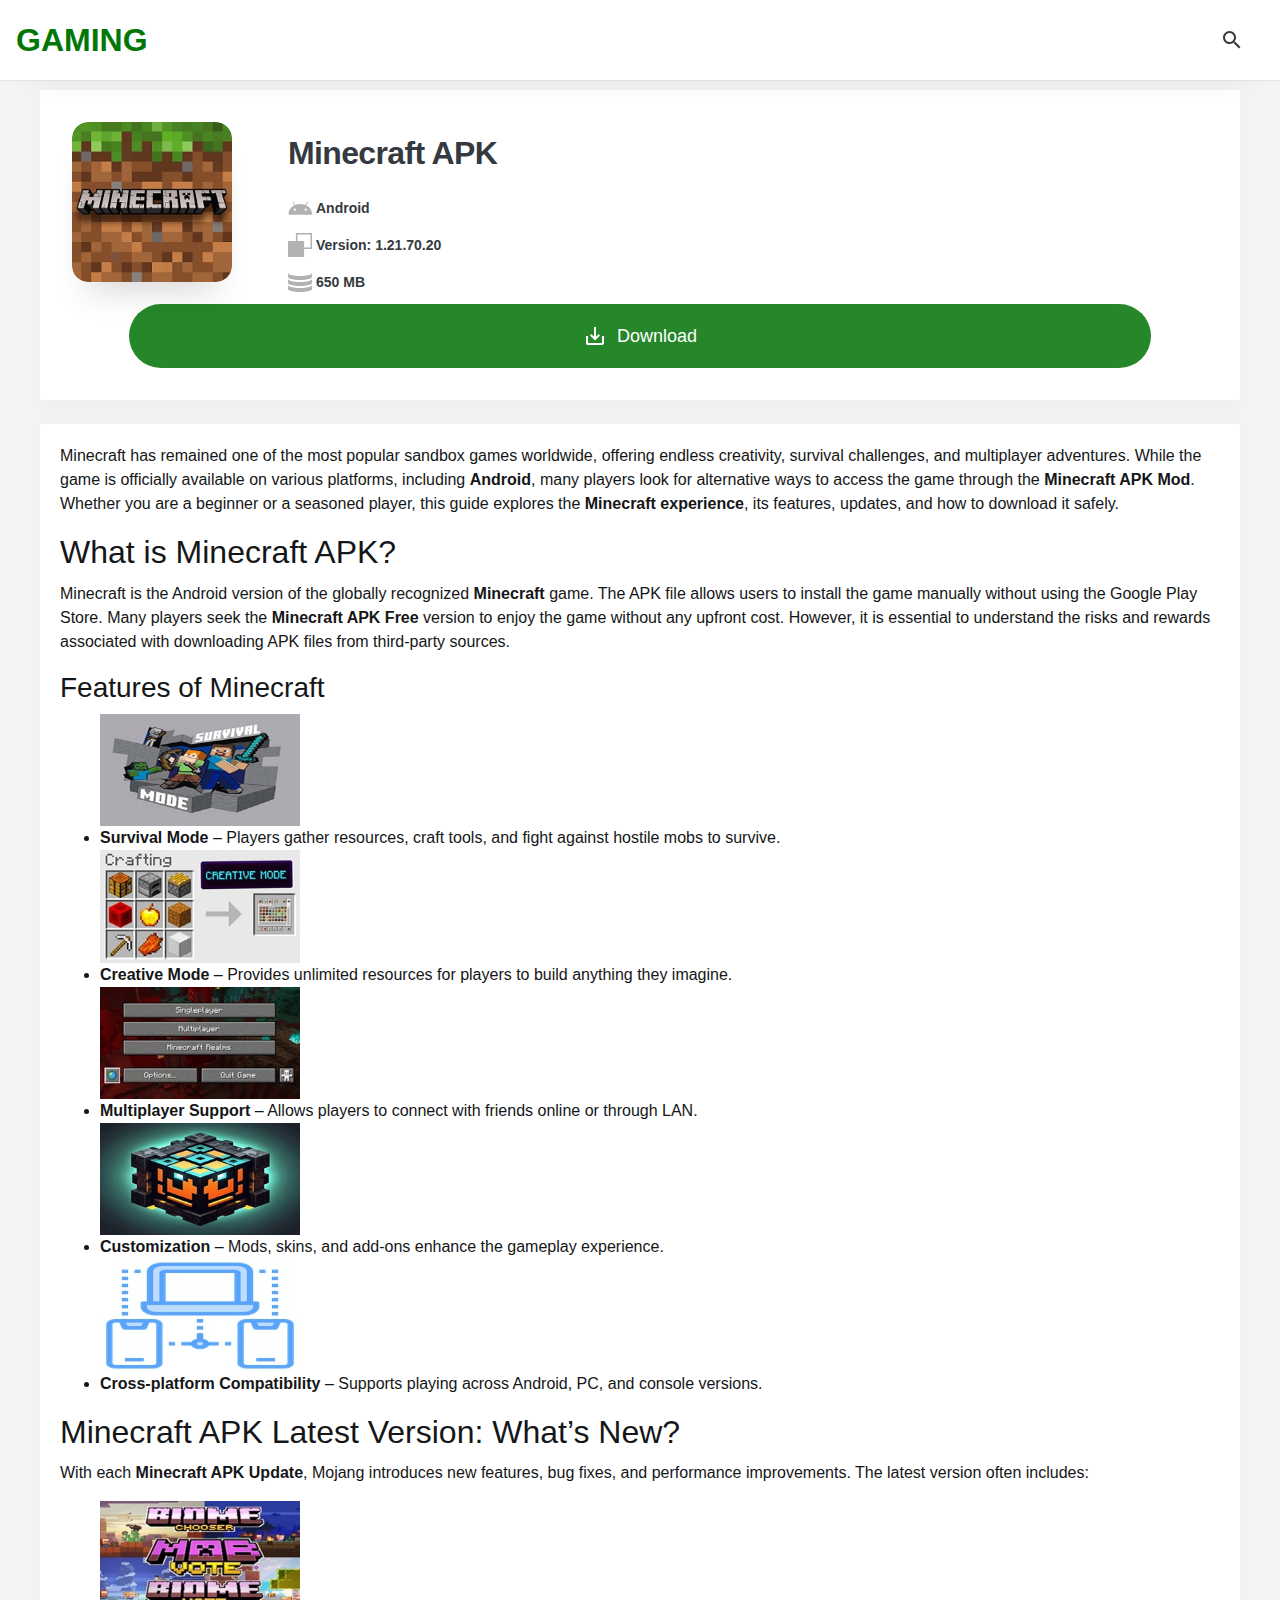
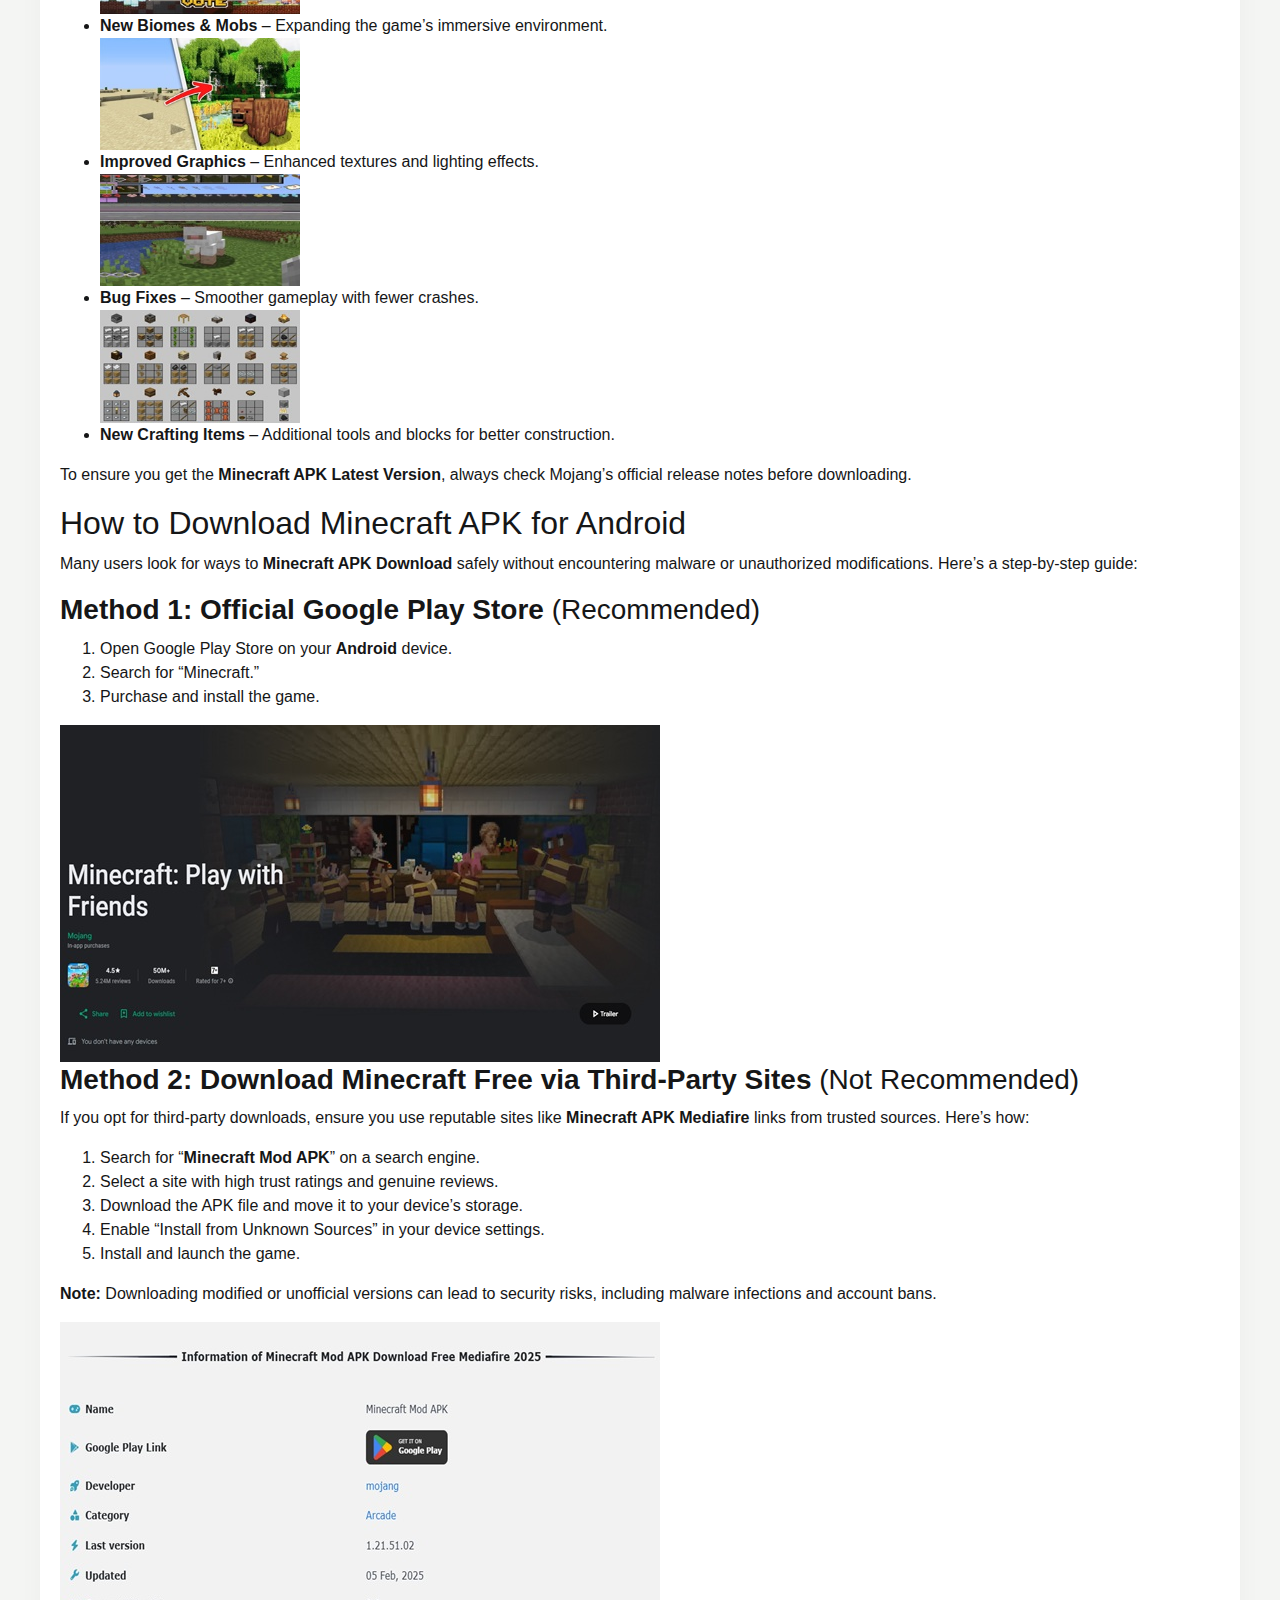
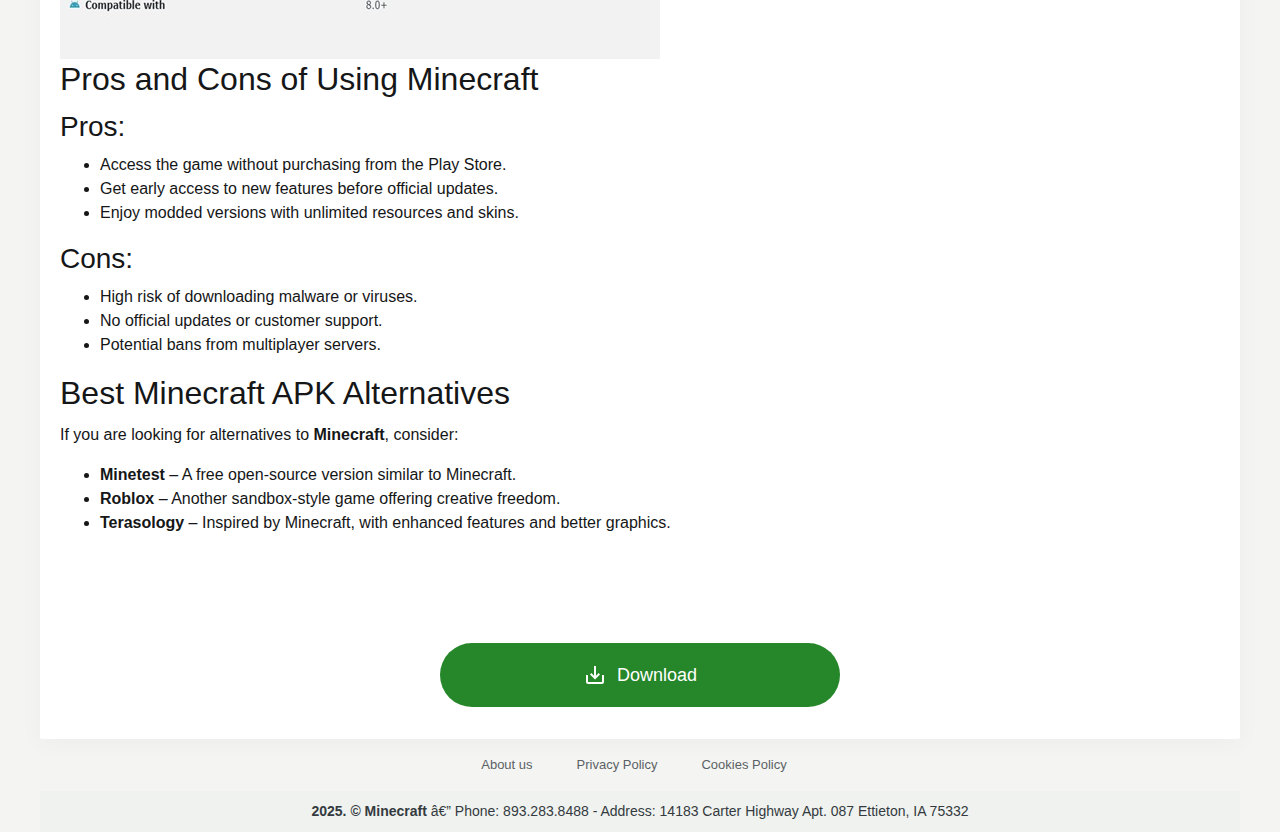
==== commit b45bc4d7: "Update index.htm" ====
--- a/index.htm
+++ b/index.htm
@@ -5,12 +5,14 @@
 
 <head>
     <meta http-equiv="Content-Type" content="text/html; charset=UTF-8">
-    <title>Minecraft New Mobile, PC | Minecraft github</title>
+    <title>Minecraft Mod APK 1.21.51 Download and Update for Android</title>
     <meta name="viewport" content="initial-scale=1.0, maximum-scale=5.0, width=device-width">
     <meta name="googlebot" content="index">
     <meta name="googlebot-news" content="snippet">
     <meta name="robots" content="index, follow">
     <meta name="theme-color" content="#ffffff">
+	<meta property="og:title" content="Minecraft Mod APK 1.21.51 Download and Update for Android"/>
+	<meta property="og:description" content="Minecraft Mod APK Update and Free Download Latest Version for Android. Experience the best skins and features of mod characters in 2025" />
     <link rel="preload" href="montserrat-400.woff2" as="font" type="font/woff2" crossorigin="">
     <link rel="preload" href="montserrat-700.woff2" as="font" type="font/woff2" crossorigin="">
    
@@ -270,21 +272,29 @@
 <p>Minecraft is the Android version of the globally recognized <strong>Minecraft</strong> game. The APK file allows users to install the game manually without using the Google Play Store. Many players seek the <strong>Minecraft APK Free</strong> version to enjoy the game without any upfront cost. However, it is essential to understand the risks and rewards associated with downloading APK files from third-party sources.</p>
 <h3><span class="ez-toc-section" id="Features_of_Minecraft" ez-toc-data-id="#Features_of_Minecraft"></span>Features of Minecraft<span class="ez-toc-section-end"></span></h3>
 <ul data-spread="false">
+<img style="aspect-ratio:600/337;width: auto;margin: 0 auto;max-width: 100%;height: auto;" src="survival-mode-minecraft.jpg" alt="Minecraft apk" width="600" height="337">
 <li><strong>Survival Mode</strong> – Players gather resources, craft tools, and fight against hostile mobs to survive.</li>
+<img style="aspect-ratio:600/337;width: auto;margin: 0 auto;max-width: 100%;height: auto;" src="creative-mode.jpg" alt="Minecraft apk" width="600" height="337">	
 <li><strong>Creative Mode</strong> – Provides unlimited resources for players to build anything they imagine.</li>
+<img style="aspect-ratio:600/337;width: auto;margin: 0 auto;max-width: 100%;height: auto;" src="multiplayer-support.jpg" alt="Minecraft apk" width="600" height="337">
 <li><strong>Multiplayer Support</strong> – Allows players to connect with friends online or through LAN.</li>
+<img style="aspect-ratio:600/337;width: auto;margin: 0 auto;max-width: 100%;height: auto;" src="customization.jpg" alt="Minecraft apk" width="600" height="337">
 <li><strong>Customization</strong> – Mods, skins, and add-ons enhance the gameplay experience.</li>
+<img style="aspect-ratio:600/337;width: auto;margin: 0 auto;max-width: 100%;height: auto;" src="cross-platform-compatibility.jpg" alt="Minecraft apk" width="600" height="337">
 <li><strong>Cross-platform Compatibility</strong> – Supports playing across Android, PC, and console versions.</li>
 </ul>
 <h2><span class="ez-toc-section" id="Minecraft_APK_Latest_Version_Whats_New" ez-toc-data-id="#Minecraft_APK_Latest_Version_Whats_New"></span>Minecraft APK Latest Version: What’s New?<span class="ez-toc-section-end"></span></h2>
 <p>With each <strong>Minecraft APK Update</strong>, Mojang introduces new features, bug fixes, and performance improvements. The latest version often includes:</p>
 <ul data-spread="false">
+	<img style="aspect-ratio:600/337;width: auto;margin: 0 auto;max-width: 100%;height: auto;" src="new-biomes-mobs.jpg" alt="Minecraft apk" width="600" height="337">
 <li><strong>New Biomes &amp; Mobs</strong> – Expanding the game’s immersive environment.</li>
+	<img style="aspect-ratio:600/337;width: auto;margin: 0 auto;max-width: 100%;height: auto;" src="improved-graphics.jpg" alt="Minecraft apk" width="600" height="337">
 <li><strong>Improved Graphics</strong> – Enhanced textures and lighting effects.</li>
+	<img style="aspect-ratio:600/337;width: auto;margin: 0 auto;max-width: 100%;height: auto;" src="bug-fixes.jpg" alt="Minecraft apk" width="600" height="337">
 <li><strong>Bug Fixes</strong> – Smoother gameplay with fewer crashes.</li>
+	<img style="aspect-ratio:600/337;width: auto;margin: 0 auto;max-width: 100%;height: auto;" src="new-crafting-items.jpg" alt="Minecraft apk" width="600" height="337">
 <li><strong>New Crafting Items</strong> – Additional tools and blocks for better construction.</li>
-</ul>
-<img style="aspect-ratio:600/337;width: auto;margin: 0 auto;max-width: 100%;height: auto;" src="Minecraft1.21.70.20.jpg" alt="Minecraft apk" width="600" height="337">				 
+</ul>		 
 <p>To ensure you get the <strong>Minecraft APK Latest Version</strong>, always check Mojang’s official release notes before downloading.</p>
 <h2><span class="ez-toc-section" id="How_to_Download_Minecraft_APK_for_Android" ez-toc-data-id="#How_to_Download_Minecraft_APK_for_Android"></span>How to Download Minecraft APK for Android<span class="ez-toc-section-end"></span></h2>
 <p>Many users look for ways to <strong>Minecraft APK Download</strong> safely without encountering malware or unauthorized modifications. Here’s a step-by-step guide:</p>
@@ -294,6 +304,7 @@
 <li>Search for “Minecraft.”</li>
 <li>Purchase and install the game.</li>
 </ol>
+<img style="aspect-ratio:600/337;width: auto;margin: 0 auto;max-width: 100%;height: auto;" src="minecraft-mod-apk.jpg" alt="Minecraft apk mod" width="600" height="337">				 
 <h3><span class="ez-toc-section" id="Method_2_Download_Minecraft_Free_via_Third-Party_Sites_Not_Recommended" ez-toc-data-id="#Method_2_Download_Minecraft_Free_via_Third-Party_Sites_Not_Recommended"></span><strong>Method 2: Download Minecraft Free via Third-Party Sites</strong> (Not Recommended)<span class="ez-toc-section-end"></span></h3>
 <p>If you opt for third-party downloads, ensure you use reputable sites like <strong>Minecraft APK Mediafire</strong> links from trusted sources. Here’s how:</p>
 <ol start="1" data-spread="false">
@@ -304,7 +315,7 @@
 <li>Install and launch the game.</li>
 </ol>
 <p><strong>Note:</strong> Downloading modified or unofficial versions can lead to security risks, including malware infections and account bans.</p>
-<img style="aspect-ratio:600/337;width: auto;margin: 0 auto;max-width: 100%;height: auto;" src="Minecraft-1_21_70_20-apk-download.jpg" alt="Minecraft apk mod" width="600" height="337">					 
+ <img style="aspect-ratio:600/337;width: auto;margin: 0 auto;max-width: 100%;height: auto;" src="minecraft-apk-update.jpg" alt="Minecraft apk mod" width="600" height="337">
 <h2><span class="ez-toc-section" id="Pros_and_Cons_of_Using_Minecraft" ez-toc-data-id="#Pros_and_Cons_of_Using_Minecraft"></span>Pros and Cons of Using Minecraft<span class="ez-toc-section-end"></span></h2>
 <h3><span class="ez-toc-section" id="Pros" ez-toc-data-id="#Pros"></span>Pros:<span class="ez-toc-section-end"></span></h3>
 <ul data-spread="false">
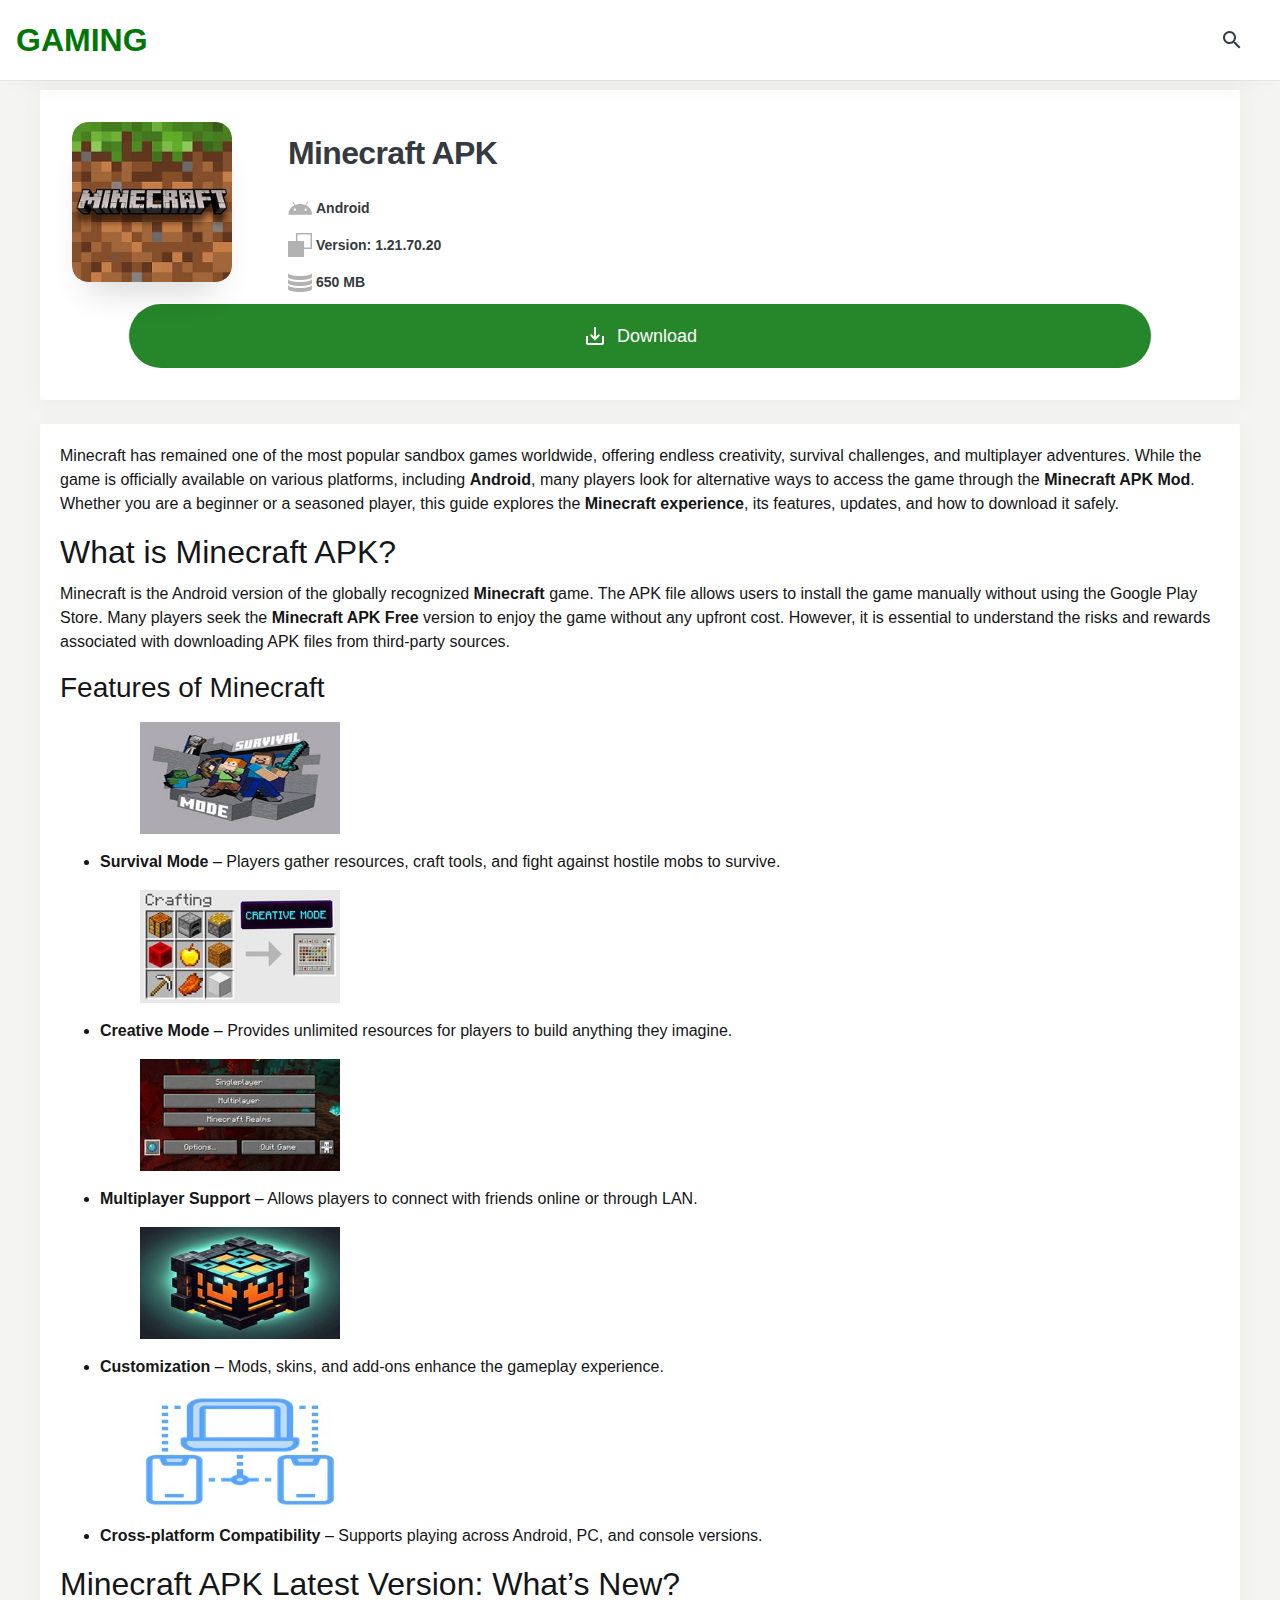
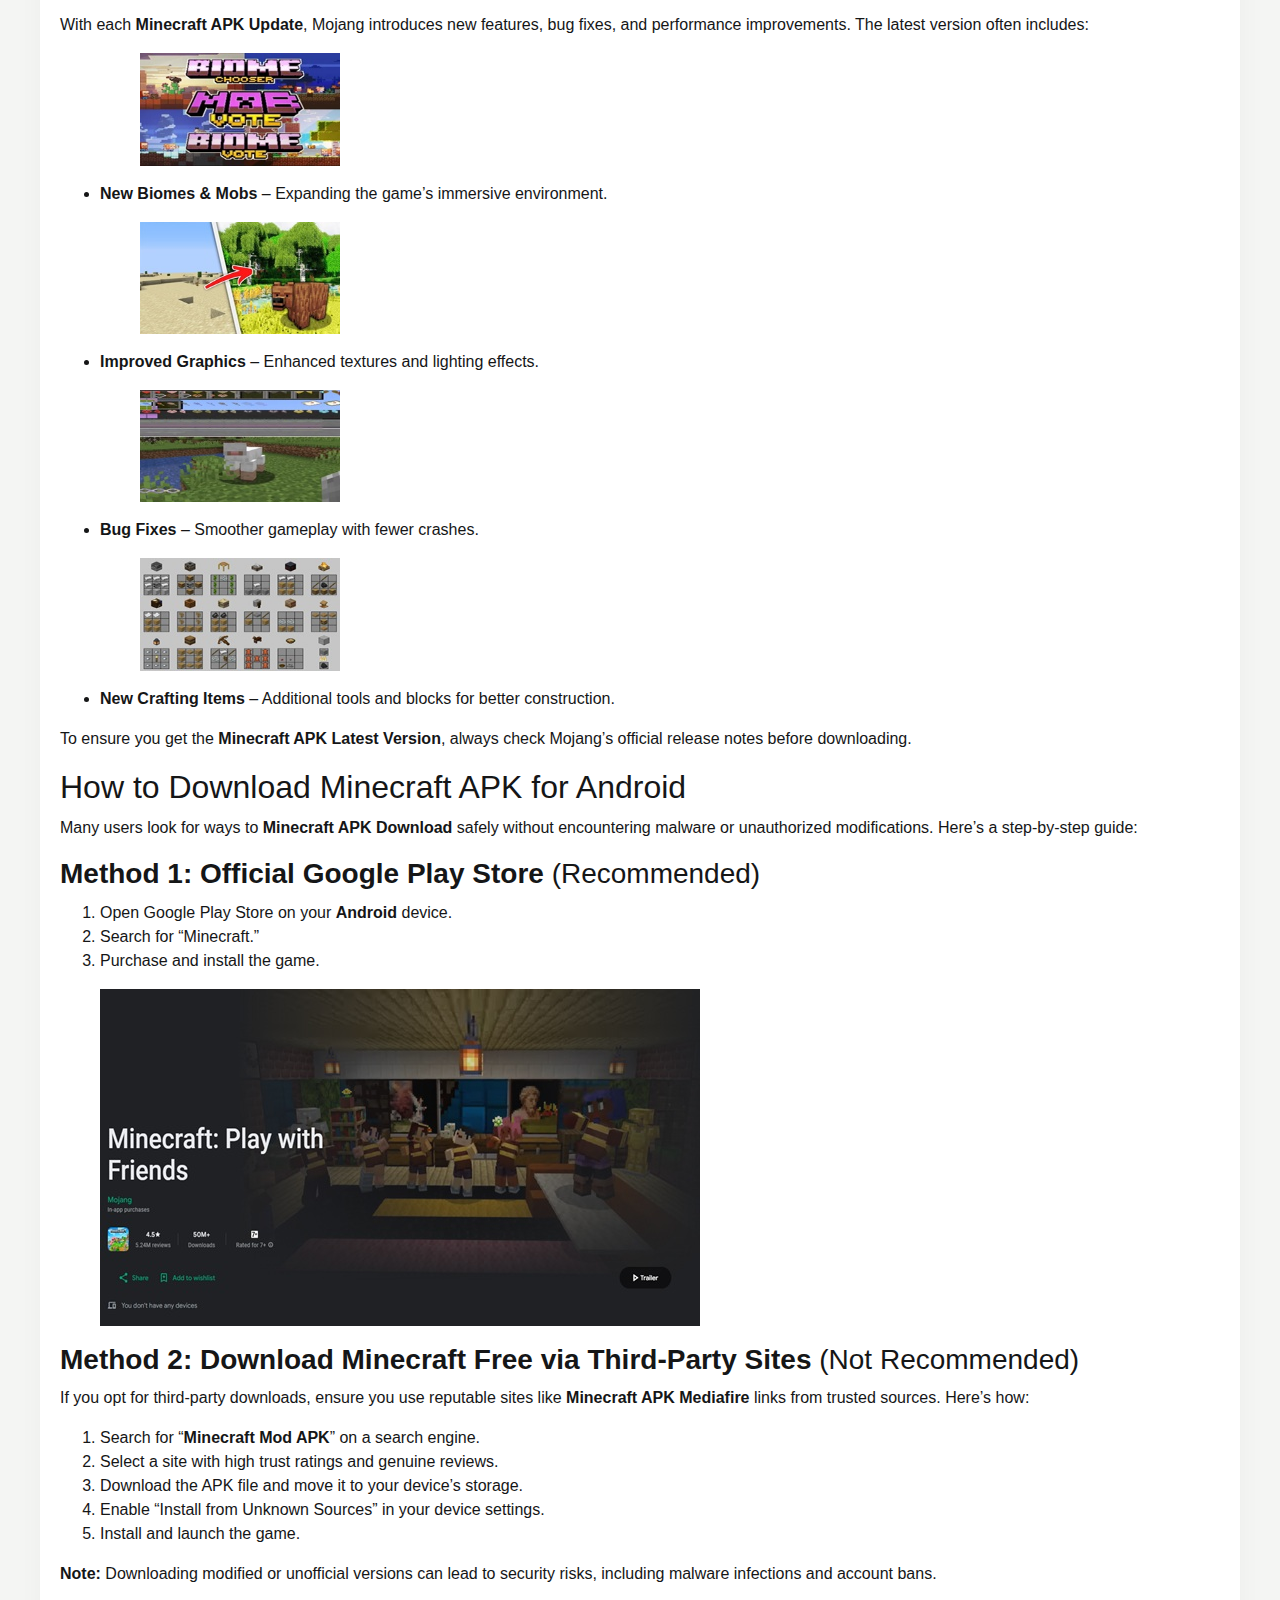
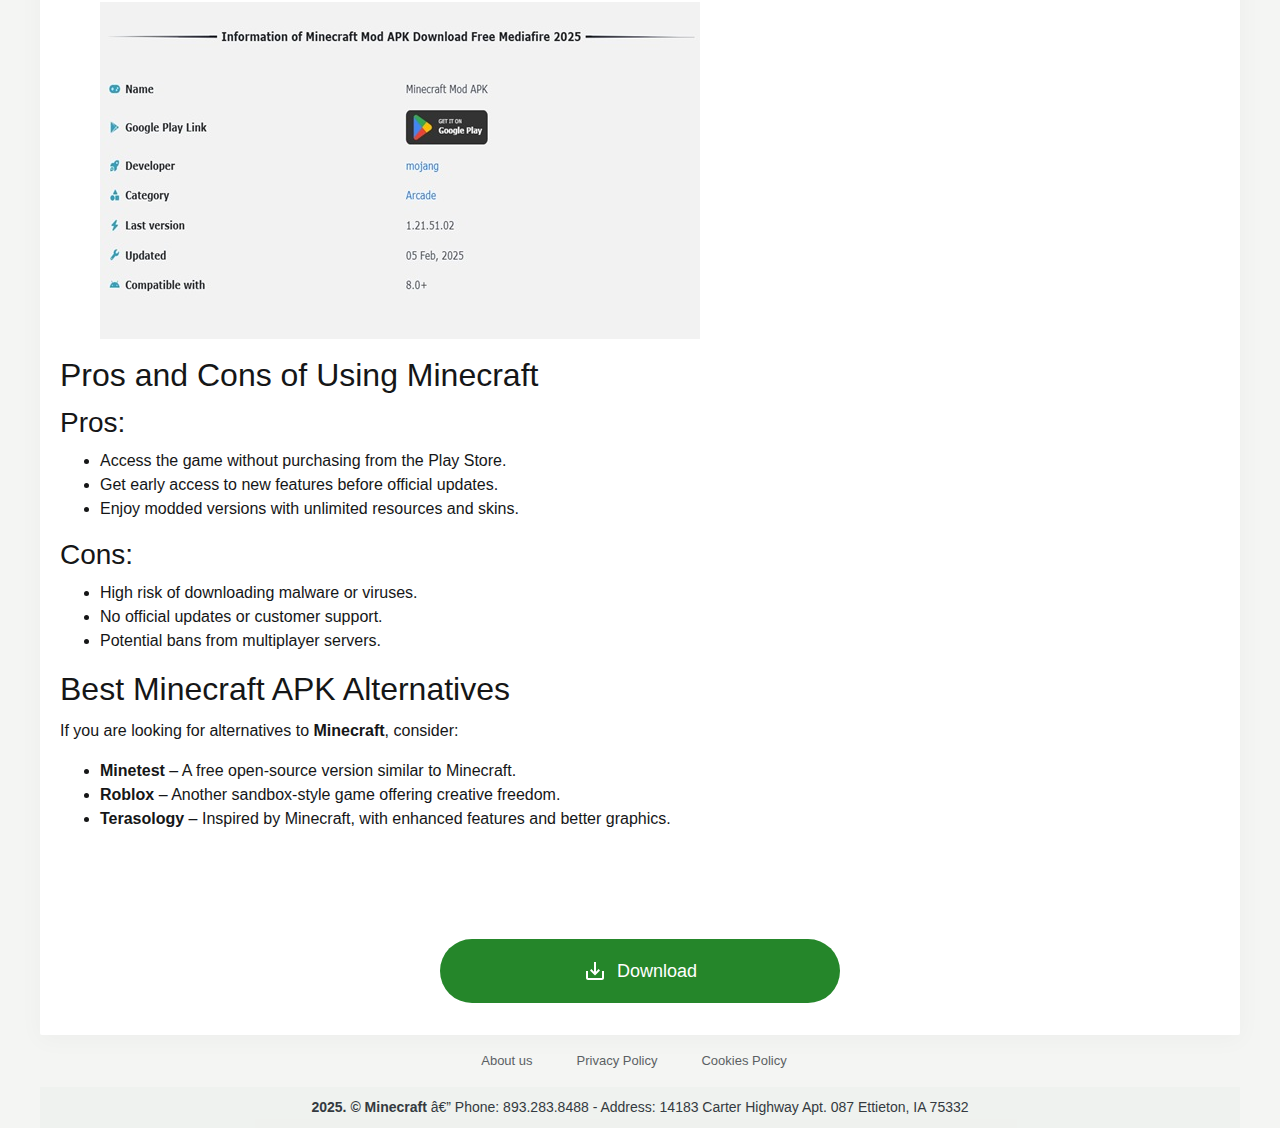
==== commit bd6d4292: "Update index.htm" ====
--- a/index.htm
+++ b/index.htm
@@ -160,7 +160,14 @@
     .modal-dialog {
         margin: 0 auto;
     }
-
+.image{
+    display: block;
+    margin-block-start: 1em;
+    margin-block-end: 1em;
+    margin-inline-start: 40px;
+    margin-inline-end: 40px;
+    unicode-bidi: isolate;
+}
     </style>
 
 
@@ -272,27 +279,27 @@
 <p>Minecraft is the Android version of the globally recognized <strong>Minecraft</strong> game. The APK file allows users to install the game manually without using the Google Play Store. Many players seek the <strong>Minecraft APK Free</strong> version to enjoy the game without any upfront cost. However, it is essential to understand the risks and rewards associated with downloading APK files from third-party sources.</p>
 <h3><span class="ez-toc-section" id="Features_of_Minecraft" ez-toc-data-id="#Features_of_Minecraft"></span>Features of Minecraft<span class="ez-toc-section-end"></span></h3>
 <ul data-spread="false">
-<img style="aspect-ratio:600/337;width: auto;margin: 0 auto;max-width: 100%;height: auto;" src="survival-mode-minecraft.jpg" alt="Minecraft apk" width="600" height="337">
+<figure class="image"><img style="aspect-ratio:600/337;width: auto;margin: 0 auto;max-width: 100%;height: auto;" src="survival-mode-minecraft.jpg" alt="Minecraft apk" width="600" height="337"></figure>
 <li><strong>Survival Mode</strong> – Players gather resources, craft tools, and fight against hostile mobs to survive.</li>
-<img style="aspect-ratio:600/337;width: auto;margin: 0 auto;max-width: 100%;height: auto;" src="creative-mode.jpg" alt="Minecraft apk" width="600" height="337">	
+<figure class="image"><img style="aspect-ratio:600/337;width: auto;margin: 0 auto;max-width: 100%;height: auto;" src="creative-mode.jpg" alt="Minecraft apk" width="600" height="337">	</figure>
 <li><strong>Creative Mode</strong> – Provides unlimited resources for players to build anything they imagine.</li>
-<img style="aspect-ratio:600/337;width: auto;margin: 0 auto;max-width: 100%;height: auto;" src="multiplayer-support.jpg" alt="Minecraft apk" width="600" height="337">
+<figure class="image"><img style="aspect-ratio:600/337;width: auto;margin: 0 auto;max-width: 100%;height: auto;" src="multiplayer-support.jpg" alt="Minecraft apk" width="600" height="337"></figure>
 <li><strong>Multiplayer Support</strong> – Allows players to connect with friends online or through LAN.</li>
-<img style="aspect-ratio:600/337;width: auto;margin: 0 auto;max-width: 100%;height: auto;" src="customization.jpg" alt="Minecraft apk" width="600" height="337">
+<figure class="image"><img style="aspect-ratio:600/337;width: auto;margin: 0 auto;max-width: 100%;height: auto;" src="customization.jpg" alt="Minecraft apk" width="600" height="337"></figure>
 <li><strong>Customization</strong> – Mods, skins, and add-ons enhance the gameplay experience.</li>
-<img style="aspect-ratio:600/337;width: auto;margin: 0 auto;max-width: 100%;height: auto;" src="cross-platform-compatibility.jpg" alt="Minecraft apk" width="600" height="337">
+<figure class="image"><img style="aspect-ratio:600/337;width: auto;margin: 0 auto;max-width: 100%;height: auto;" src="cross-platform-compatibility.jpg" alt="Minecraft apk" width="600" height="337"></figure>
 <li><strong>Cross-platform Compatibility</strong> – Supports playing across Android, PC, and console versions.</li>
 </ul>
 <h2><span class="ez-toc-section" id="Minecraft_APK_Latest_Version_Whats_New" ez-toc-data-id="#Minecraft_APK_Latest_Version_Whats_New"></span>Minecraft APK Latest Version: What’s New?<span class="ez-toc-section-end"></span></h2>
 <p>With each <strong>Minecraft APK Update</strong>, Mojang introduces new features, bug fixes, and performance improvements. The latest version often includes:</p>
 <ul data-spread="false">
-	<img style="aspect-ratio:600/337;width: auto;margin: 0 auto;max-width: 100%;height: auto;" src="new-biomes-mobs.jpg" alt="Minecraft apk" width="600" height="337">
+	<figure class="image"><img style="aspect-ratio:600/337;width: auto;margin: 0 auto;max-width: 100%;height: auto;" src="new-biomes-mobs.jpg" alt="Minecraft apk" width="600" height="337"></figure>
 <li><strong>New Biomes &amp; Mobs</strong> – Expanding the game’s immersive environment.</li>
-	<img style="aspect-ratio:600/337;width: auto;margin: 0 auto;max-width: 100%;height: auto;" src="improved-graphics.jpg" alt="Minecraft apk" width="600" height="337">
+	<figure class="image"><img style="aspect-ratio:600/337;width: auto;margin: 0 auto;max-width: 100%;height: auto;" src="improved-graphics.jpg" alt="Minecraft apk" width="600" height="337"></figure>
 <li><strong>Improved Graphics</strong> – Enhanced textures and lighting effects.</li>
-	<img style="aspect-ratio:600/337;width: auto;margin: 0 auto;max-width: 100%;height: auto;" src="bug-fixes.jpg" alt="Minecraft apk" width="600" height="337">
+	<figure class="image"><img style="aspect-ratio:600/337;width: auto;margin: 0 auto;max-width: 100%;height: auto;" src="bug-fixes.jpg" alt="Minecraft apk" width="600" height="337"></figure>
 <li><strong>Bug Fixes</strong> – Smoother gameplay with fewer crashes.</li>
-	<img style="aspect-ratio:600/337;width: auto;margin: 0 auto;max-width: 100%;height: auto;" src="new-crafting-items.jpg" alt="Minecraft apk" width="600" height="337">
+	<figure class="image"><img style="aspect-ratio:600/337;width: auto;margin: 0 auto;max-width: 100%;height: auto;" src="new-crafting-items.jpg" alt="Minecraft apk" width="600" height="337"></figure>
 <li><strong>New Crafting Items</strong> – Additional tools and blocks for better construction.</li>
 </ul>		 
 <p>To ensure you get the <strong>Minecraft APK Latest Version</strong>, always check Mojang’s official release notes before downloading.</p>
@@ -304,7 +311,7 @@
 <li>Search for “Minecraft.”</li>
 <li>Purchase and install the game.</li>
 </ol>
-<img style="aspect-ratio:600/337;width: auto;margin: 0 auto;max-width: 100%;height: auto;" src="minecraft-mod-apk.jpg" alt="Minecraft apk mod" width="600" height="337">				 
+<figure class="image"><img style="aspect-ratio:600/337;width: auto;margin: 0 auto;max-width: 100%;height: auto;" src="minecraft-mod-apk.jpg" alt="Minecraft apk mod" width="600" height="337">	</figure>			 
 <h3><span class="ez-toc-section" id="Method_2_Download_Minecraft_Free_via_Third-Party_Sites_Not_Recommended" ez-toc-data-id="#Method_2_Download_Minecraft_Free_via_Third-Party_Sites_Not_Recommended"></span><strong>Method 2: Download Minecraft Free via Third-Party Sites</strong> (Not Recommended)<span class="ez-toc-section-end"></span></h3>
 <p>If you opt for third-party downloads, ensure you use reputable sites like <strong>Minecraft APK Mediafire</strong> links from trusted sources. Here’s how:</p>
 <ol start="1" data-spread="false">
@@ -315,7 +322,7 @@
 <li>Install and launch the game.</li>
 </ol>
 <p><strong>Note:</strong> Downloading modified or unofficial versions can lead to security risks, including malware infections and account bans.</p>
- <img style="aspect-ratio:600/337;width: auto;margin: 0 auto;max-width: 100%;height: auto;" src="minecraft-apk-update.jpg" alt="Minecraft apk mod" width="600" height="337">
+ <figure class="image"><img style="aspect-ratio:600/337;width: auto;margin: 0 auto;max-width: 100%;height: auto;" src="minecraft-apk-update.jpg" alt="Minecraft apk mod" width="600" height="337"></figure>
 <h2><span class="ez-toc-section" id="Pros_and_Cons_of_Using_Minecraft" ez-toc-data-id="#Pros_and_Cons_of_Using_Minecraft"></span>Pros and Cons of Using Minecraft<span class="ez-toc-section-end"></span></h2>
 <h3><span class="ez-toc-section" id="Pros" ez-toc-data-id="#Pros"></span>Pros:<span class="ez-toc-section-end"></span></h3>
 <ul data-spread="false">
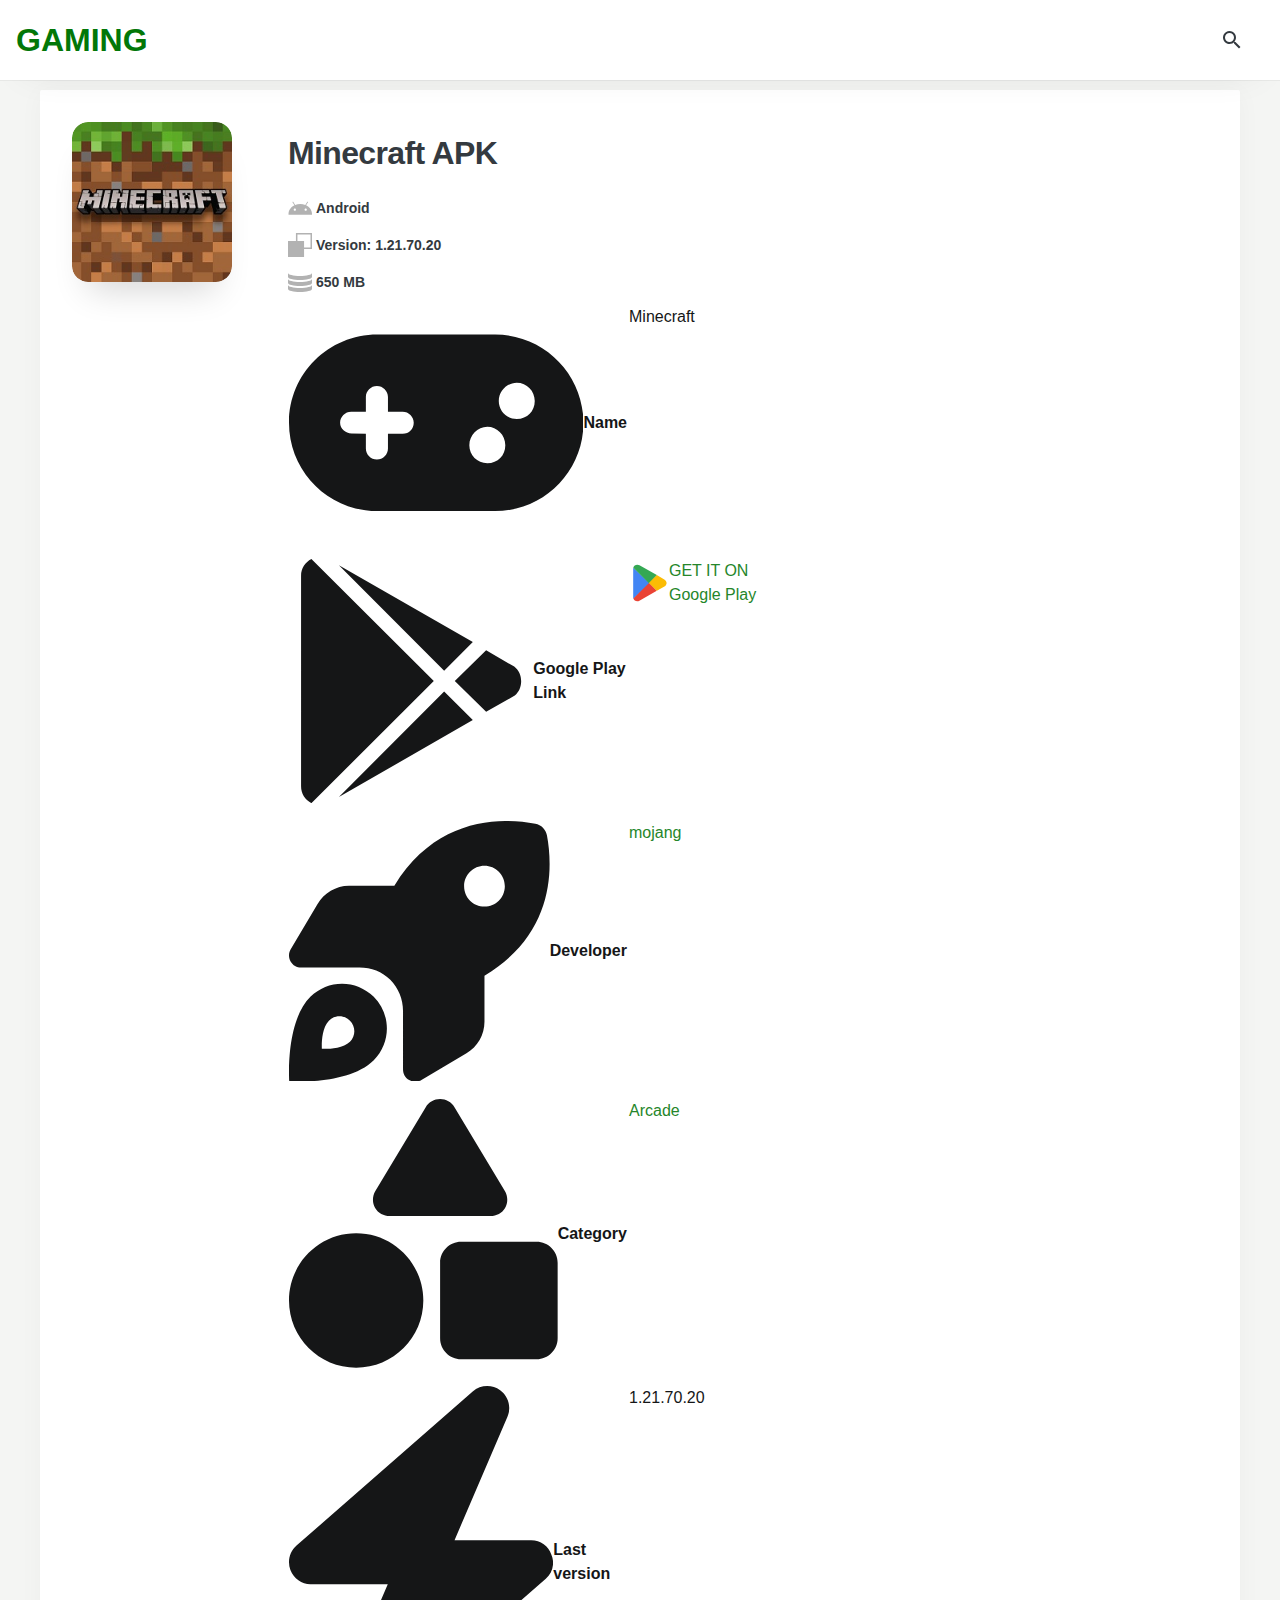
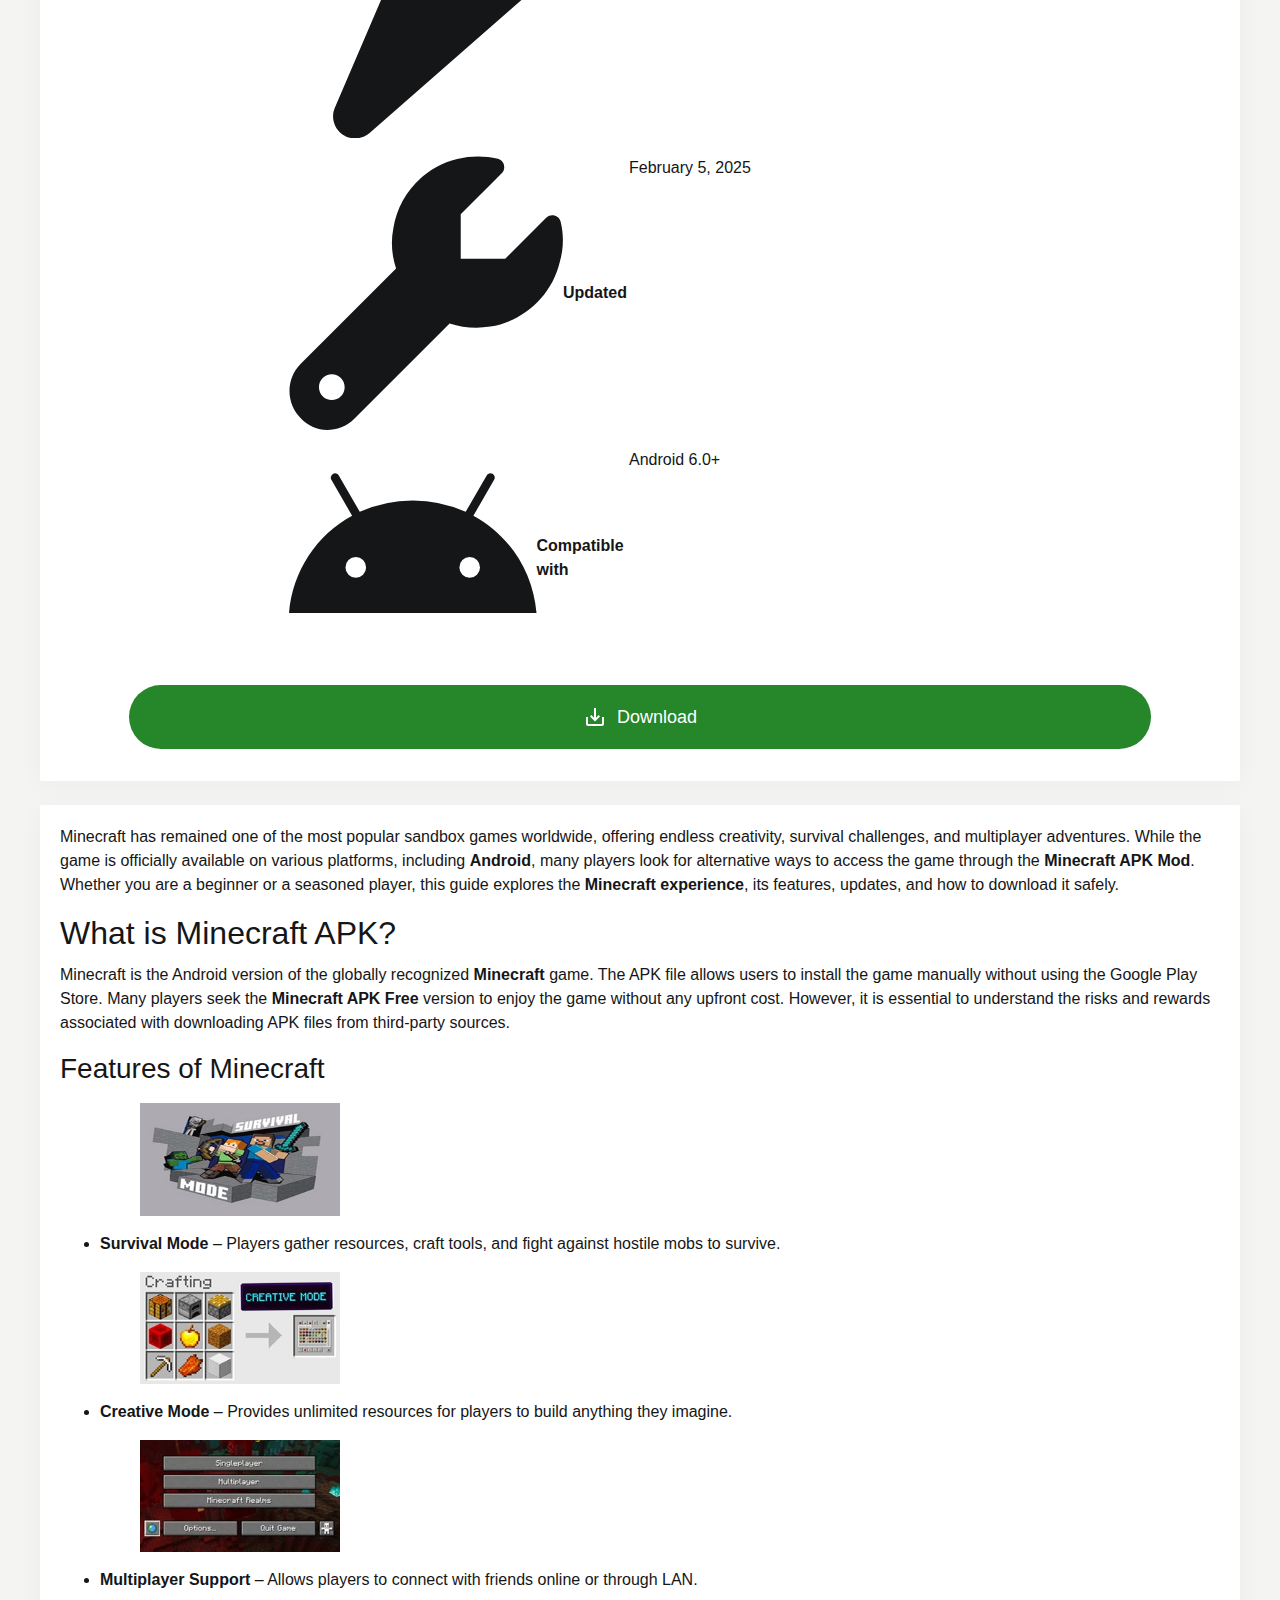
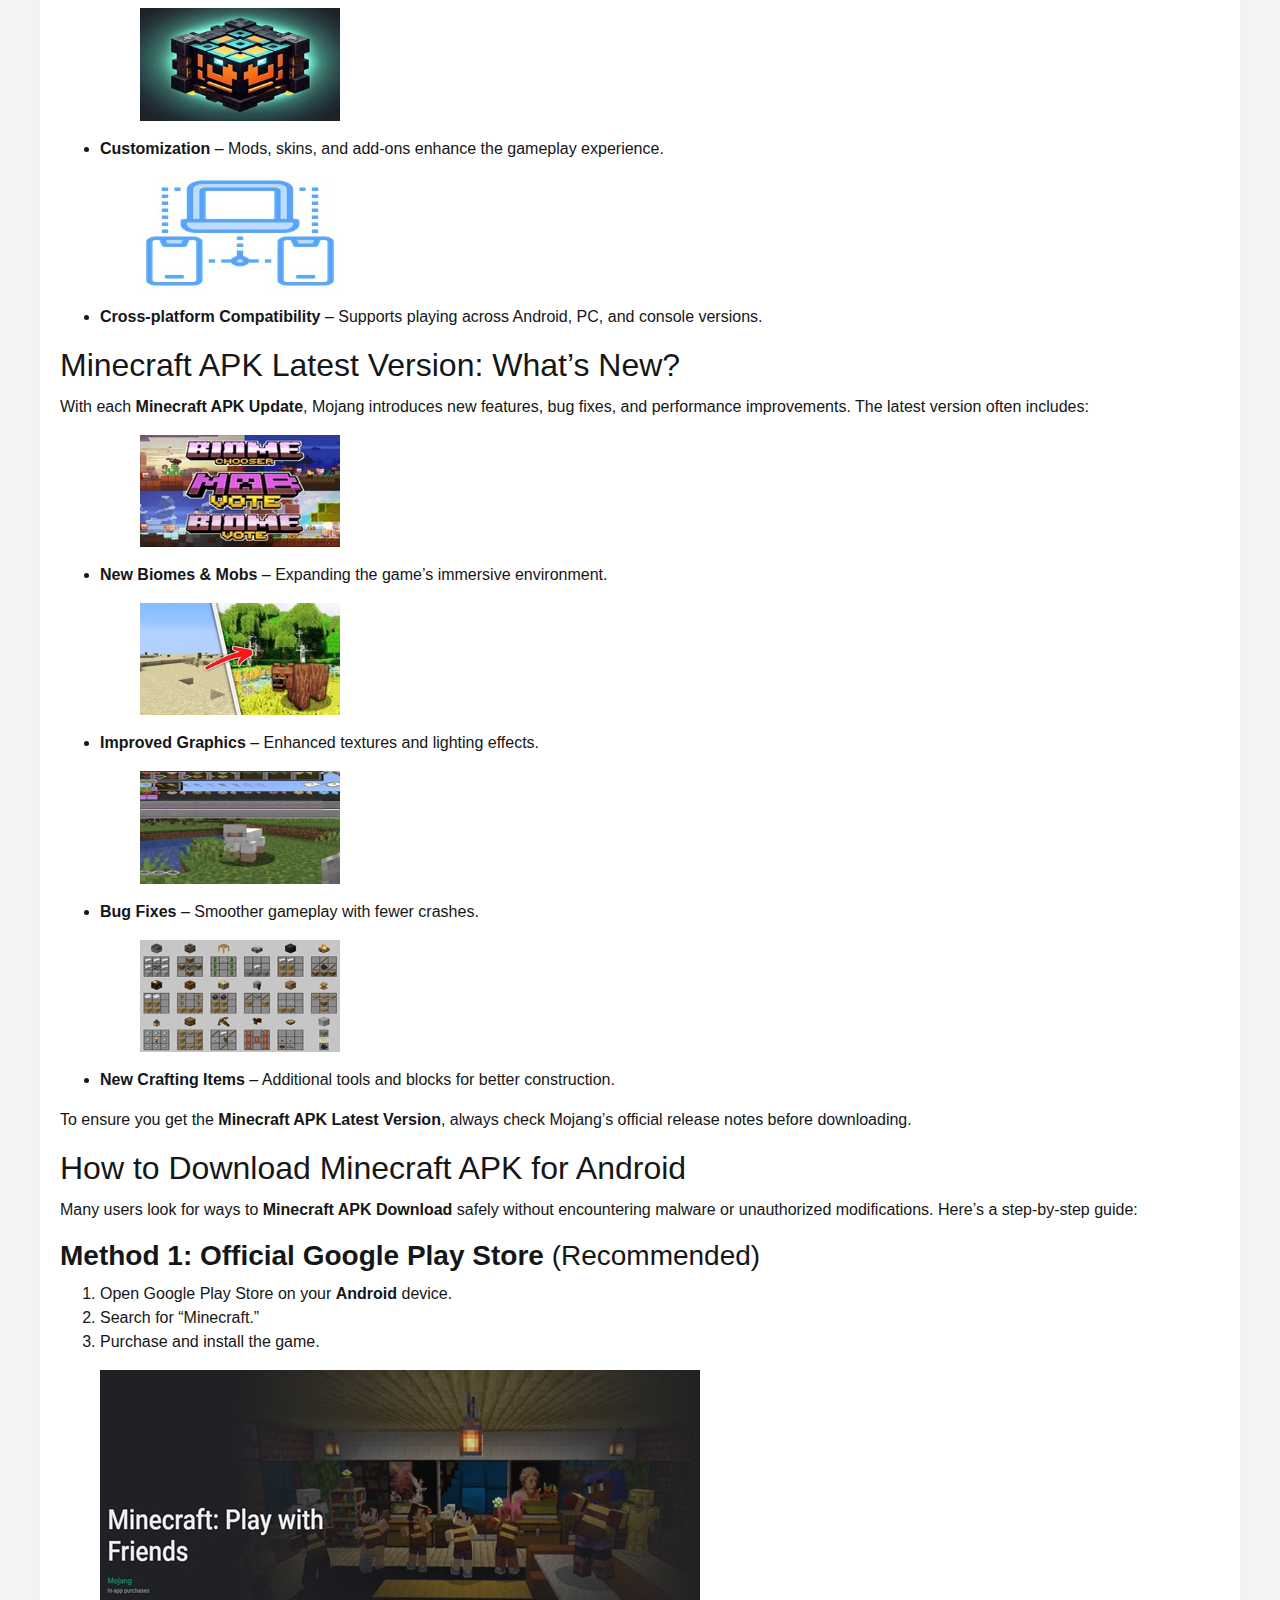
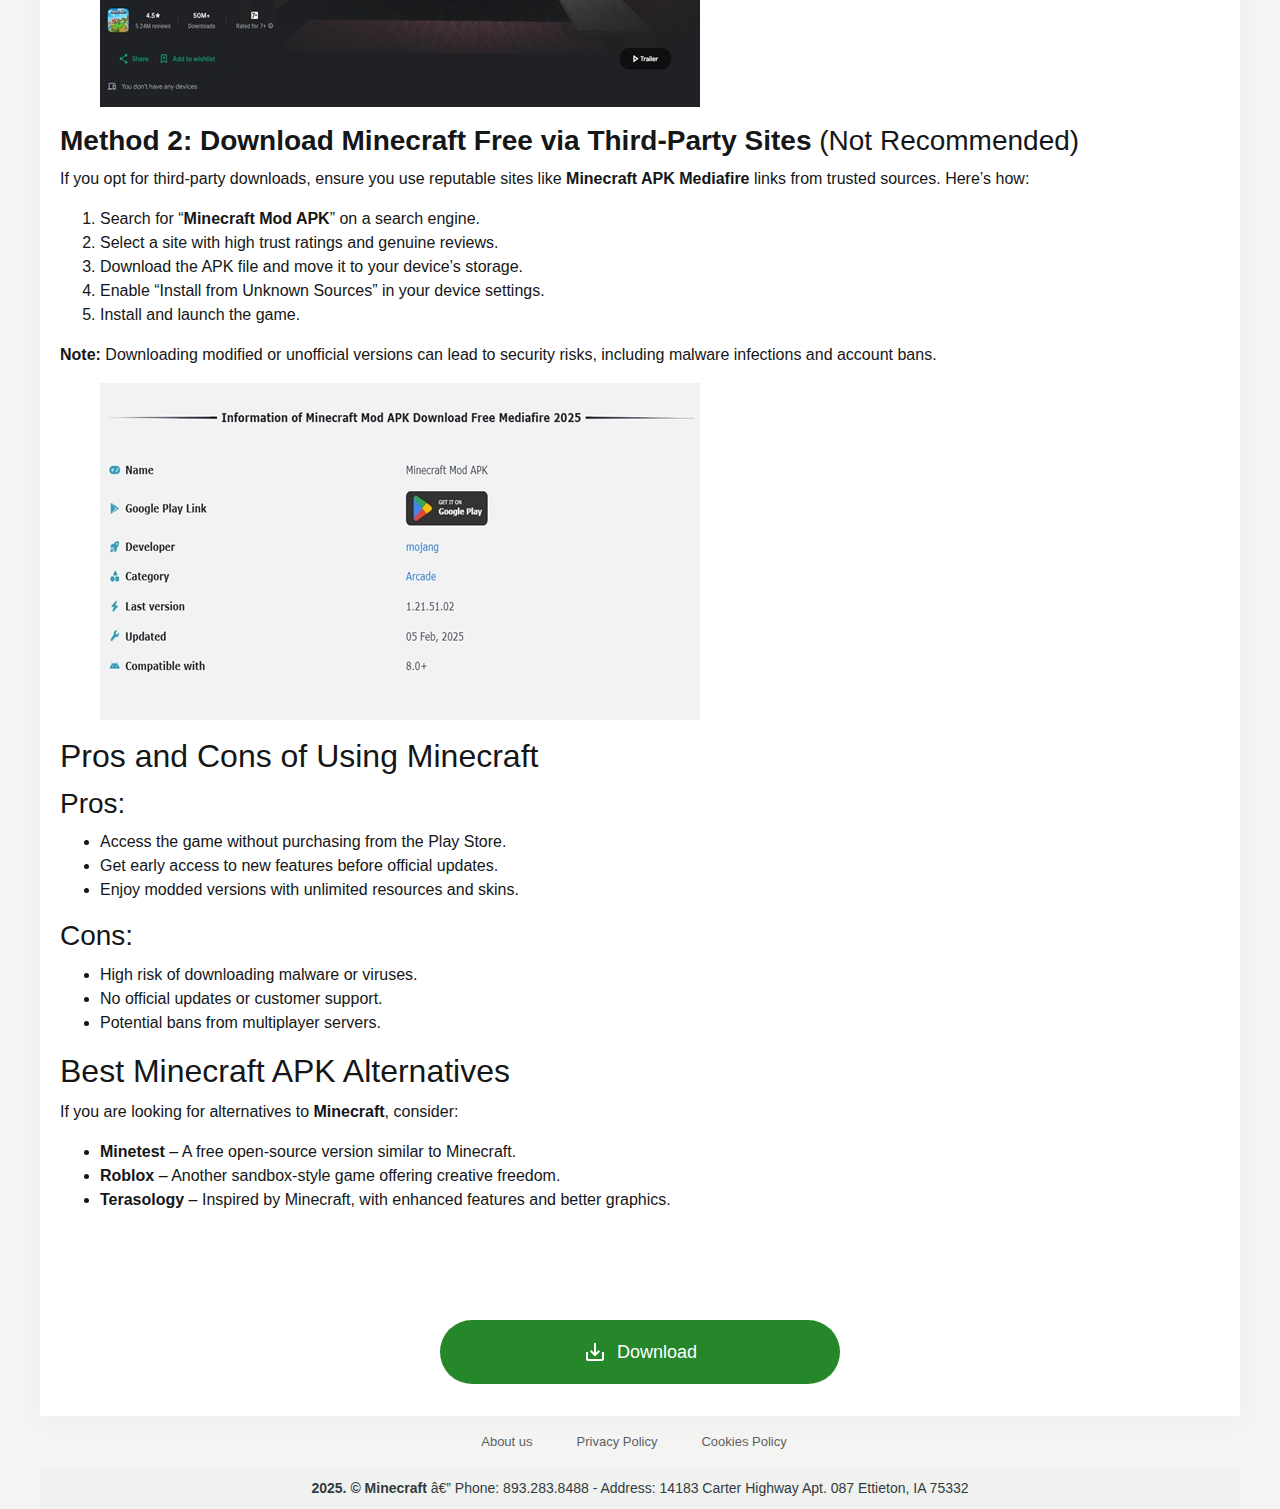
==== commit cd1016f8: "Update index.htm" ====
--- a/index.htm
+++ b/index.htm
@@ -245,6 +245,90 @@
                                             <span itemprop="fileSize">650 MB</span>
                                         </li>
                                     </ul>
+					<table class="d-flex w-100 post-detail__table">
+                            <tbody class="w-100 d-flex flex-column flex-wrap align-items-baseline align-content-stretch">
+                            <tr class="w-100 d-flex gap-15 mb-3">
+                                <th class="d-flex gap-10 w-50 overflow-hidden text-overflow-ellipsis justify-content-start align-items-center">
+                                    <svg class="svg-inline--fa fa-gamepad text-primary-deep inline-block" aria-hidden="true" focusable="false" data-prefix="fas" data-icon="gamepad" role="img" xmlns="http://www.w3.org/2000/svg" viewBox="0 0 640 512" data-fa-i2svg="">
+                                        <path fill="currentColor" d="M448 64H192C85.96 64 0 149.1 0 256s85.96 192 192 192h256c106 0 192-85.96 192-192S554 64 448 64zM247.1 280h-32v32c0 13.2-10.78 24-23.98 24c-13.2 0-24.02-10.8-24.02-24v-32L136 279.1C122.8 279.1 111.1 269.2 111.1 256c0-13.2 10.85-24.01 24.05-24.01L167.1 232v-32c0-13.2 10.82-24 24.02-24c13.2 0 23.98 10.8 23.98 24v32h32c13.2 0 24.02 10.8 24.02 24C271.1 269.2 261.2 280 247.1 280zM431.1 344c-22.12 0-39.1-17.87-39.1-39.1s17.87-40 39.1-40s39.1 17.88 39.1 40S454.1 344 431.1 344zM495.1 248c-22.12 0-39.1-17.87-39.1-39.1s17.87-40 39.1-40c22.12 0 39.1 17.88 39.1 40S518.1 248 495.1 248z"></path>
+                                    </svg>
+                                    <p class="mb-0">Name</p></th>
+                                <td class="w-50">Minecraft</td>
+                            </tr>
+                            <tr class="w-100 d-flex gap-15 mb-3">
+                                <th class="d-flex gap-10 w-50 overflow-hidden text-overflow-ellipsis justify-content-start align-items-center">
+                                    <svg class="svg-inline--fa fa-server text-primary-deep inline-block" xmlns="http://www.w3.org/2000/svg" viewBox="0 0 512 512">
+                                        <path fill="currentColor" d="M325.3 234.3L104.6 13l280.8 161.2-60.1 60.1zM47 0C34 6.8 25.3 19.2 25.3 35.3v441.3c0 16.1 8.7 28.5 21.7 35.3l256.6-256L47 0zm425.2 225.6l-58.9-34.1-65.7 64.5 65.7 64.5 60.1-34.1c18-14.3 18-46.5-1.2-60.8zM104.6 499l280.8-161.2-60.1-60.1L104.6 499z"></path>
+                                    </svg>
+                                    <p class="mb-0">
+                                        Google Play Link
+                                    </p></th>
+                                <td class="w-50">
+                                    <a class="d-flex gap-10 align-items-center post-detail__button--chplay" href="" rel="nofollow" target="_blank">
+                                        <svg aria-hidden="true" width="40" height="40" viewBox="0 0 40 40" xmlns="http://www.w3.org/2000/svg">
+                                            <path fill="none" d="M0,0h40v40H0V0z"></path>
+                                            <g>
+                                                <path d="M19.7,19.2L4.3,35.3c0,0,0,0,0,0c0.5,1.7,2.1,3,4,3c0.8,0,1.5-0.2,2.1-0.6l0,0l17.4-9.9L19.7,19.2z" fill="#EA4335"></path>
+                                                <path d="M35.3,16.4L35.3,16.4l-7.5-4.3l-8.4,7.4l8.5,8.3l7.5-4.2c1.3-0.7,2.2-2.1,2.2-3.6C37.5,18.5,36.6,17.1,35.3,16.4z" fill="#FBBC04"></path>
+                                                <path d="M4.3,4.7C4.2,5,4.2,5.4,4.2,5.8v28.5c0,0.4,0,0.7,0.1,1.1l16-15.7L4.3,4.7z" fill="#4285F4"></path>
+                                                <path d="M19.8,20l8-7.9L10.5,2.3C9.9,1.9,9.1,1.7,8.3,1.7c-1.9,0-3.6,1.3-4,3c0,0,0,0,0,0L19.8,20z" fill="#34A853"></path>
+                                            </g>
+                                        </svg>
+                                        <div class="d-flex flex-column">
+                                            <span class=" post-detail__button--chplay-text">GET IT ON</span>
+                                            <span class=" post-detail__button--chplay-title">Google Play</span>
+                                        </div>
+                                    </a></td>
+                            </tr>
+                            <tr class="w-100 d-flex gap-15 mb-3">
+                                <th class="d-flex gap-10 w-50 overflow-hidden text-overflow-ellipsis justify-content-start align-items-center">
+                                    <svg class="svg-inline--fa fa-rocket-launch text-primary-deep inline-block" aria-hidden="true" focusable="false" data-prefix="fas" data-icon="rocket-launch" role="img" xmlns="http://www.w3.org/2000/svg" viewBox="0 0 512 512" data-fa-i2svg="">
+                                        <path fill="currentColor" d="M117.8 127.1H207C286.9-3.743 409.5-8.542 483.9 5.255C495.6 7.41 504.6 16.45 506.7 28.07C520.5 102.5 515.7 225.1 384 304.1V394.2C384 419.7 370.6 443.2 348.7 456.2L260.2 508.6C252.8 513 243.6 513.1 236.1 508.9C228.6 504.6 224 496.6 224 488V373.3C224 350.6 215 328.1 199 312.1C183 296.1 161.4 288 138.7 288H24C15.38 288 7.414 283.4 3.146 275.9C-1.123 268.4-1.042 259.2 3.357 251.8L55.83 163.3C68.79 141.4 92.33 127.1 117.8 127.1H117.8zM384 88C361.9 88 344 105.9 344 128C344 150.1 361.9 168 384 168C406.1 168 424 150.1 424 128C424 105.9 406.1 88 384 88zM166.5 470C117 519.5 .4762 511.5 .4762 511.5C.4762 511.5-7.516 394.1 41.98 345.5C76.37 311.1 132.1 311.1 166.5 345.5C200.9 379.9 200.9 435.6 166.5 470zM119.8 392.2C108.3 380.8 89.81 380.8 78.38 392.2C61.92 408.7 64.58 447.4 64.58 447.4C64.58 447.4 103.3 450.1 119.8 433.6C131.2 422.2 131.2 403.7 119.8 392.2z"></path>
+                                    </svg>
+                                    <p class="mb-0">
+                                        Developer
+                                    </p>
+                                </th>
+                                <td class="w-50"><a href="#">mojang</a></td>
+                            </tr>
+                            <tr class="w-100 d-flex gap-15 mb-3">
+                                <th class="d-flex gap-10 w-50 overflow-hidden text-overflow-ellipsis justify-content-start align-items-center">
+                                    <svg class="svg-inline--fa fa-shapes text-primary-deep inline-block" aria-hidden="true" focusable="false" data-prefix="fas" data-icon="shapes" role="img" xmlns="http://www.w3.org/2000/svg" viewBox="0 0 512 512" data-fa-i2svg="">
+                                        <path fill="currentColor" d="M411.4 175.5C417.4 185.4 417.5 197.7 411.8 207.8C406.2 217.8 395.5 223.1 384 223.1H192C180.5 223.1 169.8 217.8 164.2 207.8C158.5 197.7 158.6 185.4 164.6 175.5L260.6 15.54C266.3 5.897 276.8 0 288 0C299.2 0 309.7 5.898 315.4 15.54L411.4 175.5zM288 312C288 289.9 305.9 272 328 272H472C494.1 272 512 289.9 512 312V456C512 478.1 494.1 496 472 496H328C305.9 496 288 478.1 288 456V312zM0 384C0 313.3 57.31 256 128 256C198.7 256 256 313.3 256 384C256 454.7 198.7 512 128 512C57.31 512 0 454.7 0 384z"></path>
+                                    </svg>
+                                    <p class="mb-0">
+                                        Category
+                                    </p>
+                                </th>
+                                <td class="w-50"><a href="https://modilimitado.io/en/games/arcade/">Arcade</a></td>
+                            </tr>
+                            <tr class="w-100 d-flex gap-15 mb-3">
+                                <th class="d-flex gap-10 w-50 overflow-hidden text-overflow-ellipsis justify-content-start align-items-center">
+                                    <svg class="svg-inline--fa fa-bolt text-primary-deep inline-block" aria-hidden="true" focusable="false" data-prefix="fas" data-icon="bolt" role="img" xmlns="http://www.w3.org/2000/svg" viewBox="0 0 384 512" data-fa-i2svg="">
+                                        <path fill="currentColor" d="M240.5 224H352C365.3 224 377.3 232.3 381.1 244.7C386.6 257.2 383.1 271.3 373.1 280.1L117.1 504.1C105.8 513.9 89.27 514.7 77.19 505.9C65.1 497.1 60.7 481.1 66.59 467.4L143.5 288H31.1C18.67 288 6.733 279.7 2.044 267.3C-2.645 254.8 .8944 240.7 10.93 231.9L266.9 7.918C278.2-1.92 294.7-2.669 306.8 6.114C318.9 14.9 323.3 30.87 317.4 44.61L240.5 224z"></path>
+                                    </svg>Last version</th>
+                                <td class="w-50">1.21.70.20</td>
+                            </tr>
+                            <tr class="w-100 d-flex gap-15 mb-3">
+                                <th class="d-flex gap-10 w-50 overflow-hidden text-overflow-ellipsis justify-content-start align-items-center">
+                                    <svg class="svg-inline--fa fa-wrench text-primary-deep inline-block" aria-hidden="true" focusable="false" data-prefix="fas" data-icon="wrench" role="img" xmlns="http://www.w3.org/2000/svg" viewBox="0 0 512 512" data-fa-i2svg="">
+                                        <path fill="currentColor" d="M507.6 122.8c-2.904-12.09-18.25-16.13-27.04-7.338l-76.55 76.56l-83.1-.0002l0-83.1l76.55-76.56c8.791-8.789 4.75-24.14-7.336-27.04c-23.69-5.693-49.34-6.111-75.92 .2484c-61.45 14.7-109.4 66.9-119.2 129.3C189.8 160.8 192.3 186.7 200.1 210.1l-178.1 178.1c-28.12 28.12-28.12 73.69 0 101.8C35.16 504.1 53.56 512 71.1 512s36.84-7.031 50.91-21.09l178.1-178.1c23.46 7.736 49.31 10.24 76.17 6.004c62.41-9.84 114.6-57.8 129.3-119.2C513.7 172.1 513.3 146.5 507.6 122.8zM80 456c-13.25 0-24-10.75-24-24c0-13.26 10.75-24 24-24s24 10.74 24 24C104 445.3 93.25 456 80 456z"></path>
+                                    </svg>
+                                    <p class="mb-0">Updated</p>
+                                </th>
+                                <td class="w-50"><time datetime="2024-04-02T02:42:34+00:00">February 5, 2025</time></td>
+                            </tr>
+                            <tr class="w-100 d-flex gap-15 mb-3">
+                                <th class="d-flex gap-10 w-50 overflow-hidden text-overflow-ellipsis justify-content-start align-items-center">
+                                    <svg class="svg-inline--fa fa-android text-primary-deep inline-block" aria-hidden="true" focusable="false" data-prefix="fab" data-icon="android" role="img" xmlns="http://www.w3.org/2000/svg" viewBox="0 0 576 512" data-fa-i2svg="">
+                                        <path fill="currentColor" d="M420.5 301.9a24 24 0 1 1 24-24 24 24 0 0 1 -24 24m-265.1 0a24 24 0 1 1 24-24 24 24 0 0 1 -24 24m273.7-144.5 47.94-83a10 10 0 1 0 -17.27-10h0l-48.54 84.07a301.3 301.3 0 0 0 -246.6 0L116.2 64.45a10 10 0 1 0 -17.27 10h0l47.94 83C64.53 202.2 8.24 285.5 0 384H576c-8.24-98.45-64.54-181.8-146.9-226.6"></path>
+                                    </svg>
+                                    <p class="mb-0">Compatible with</p>
+                                </th>
+                                <td class="w-50">Android 6.0+</td>
+                            </tr>
+                            </tbody>
+                        </table>
                                     <!-- <div class="spec_addon">
                                         <a href="https://file.mcpedl.download/game/minecraft.apk" class="btn btn-lg btn-green anchor" role="button" rel="nofollow">
                                             <div style="display: flex;align-items: center;justify-content: center;">
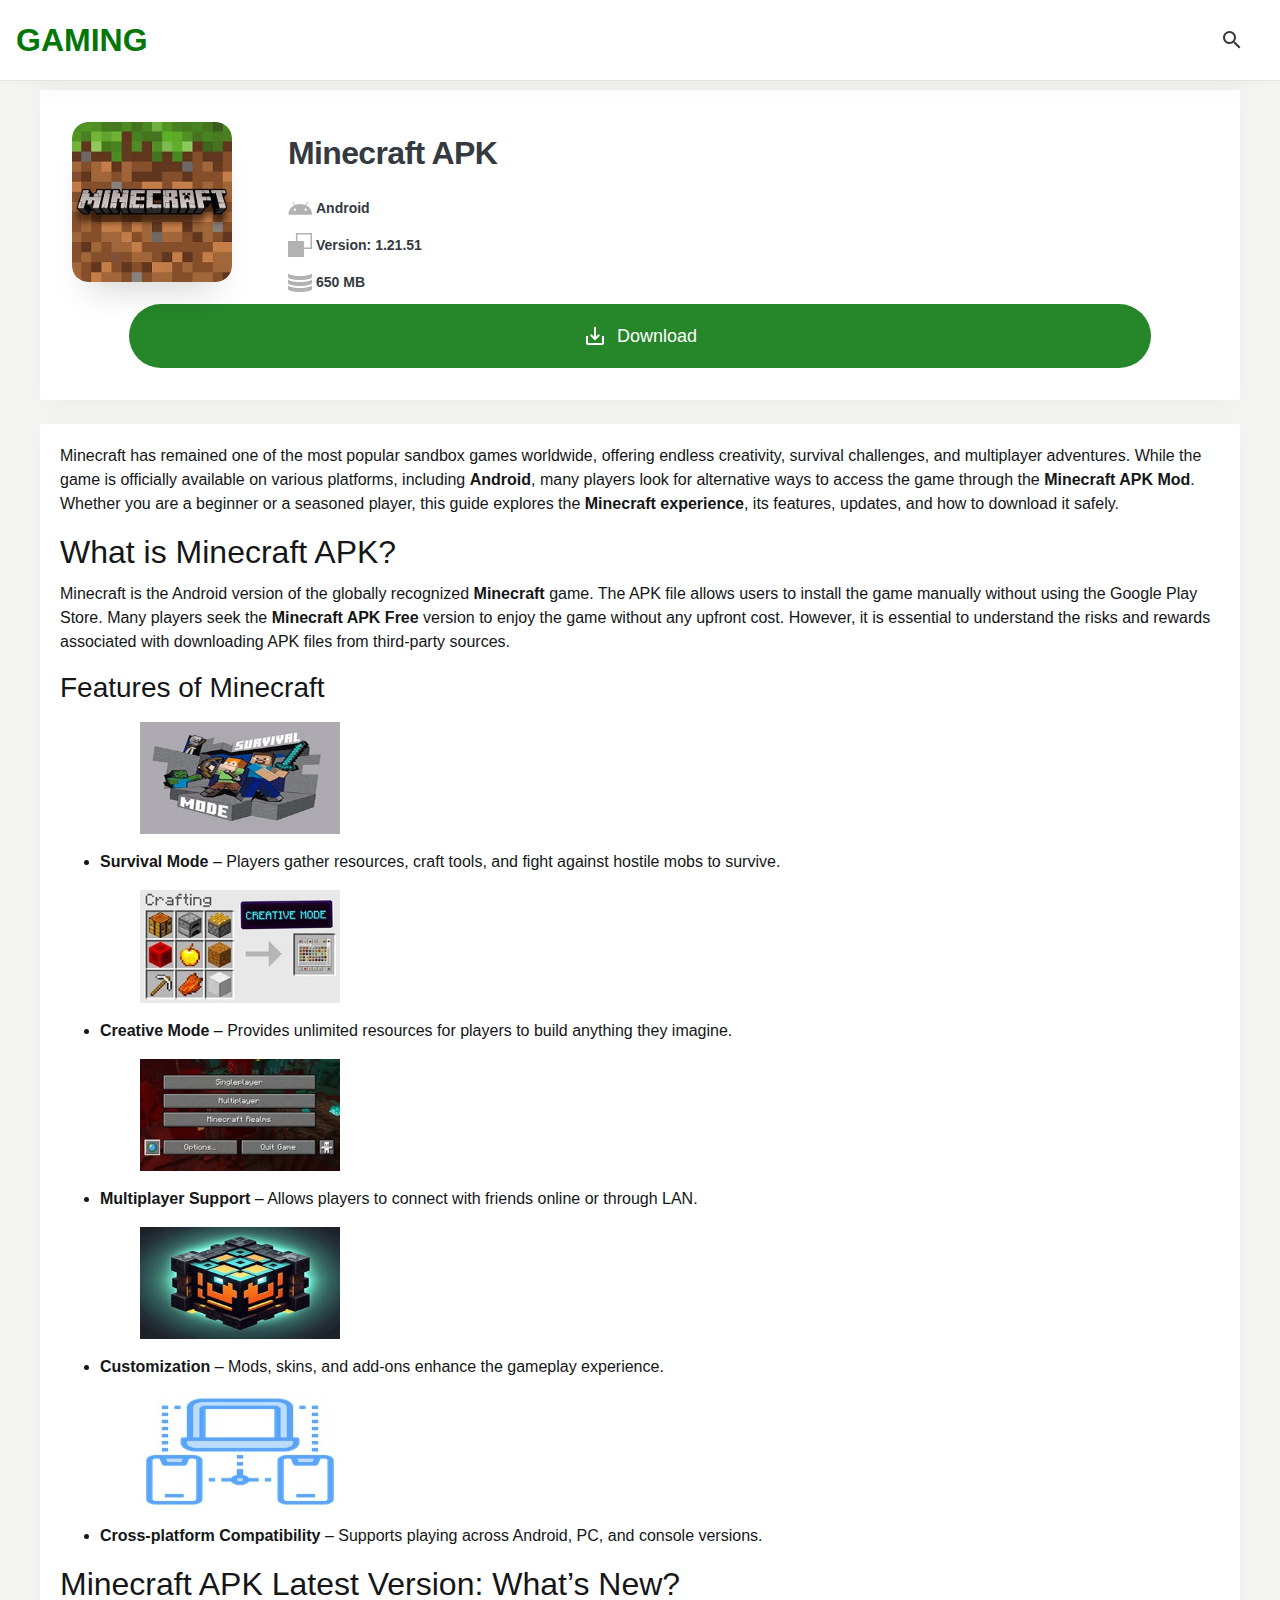
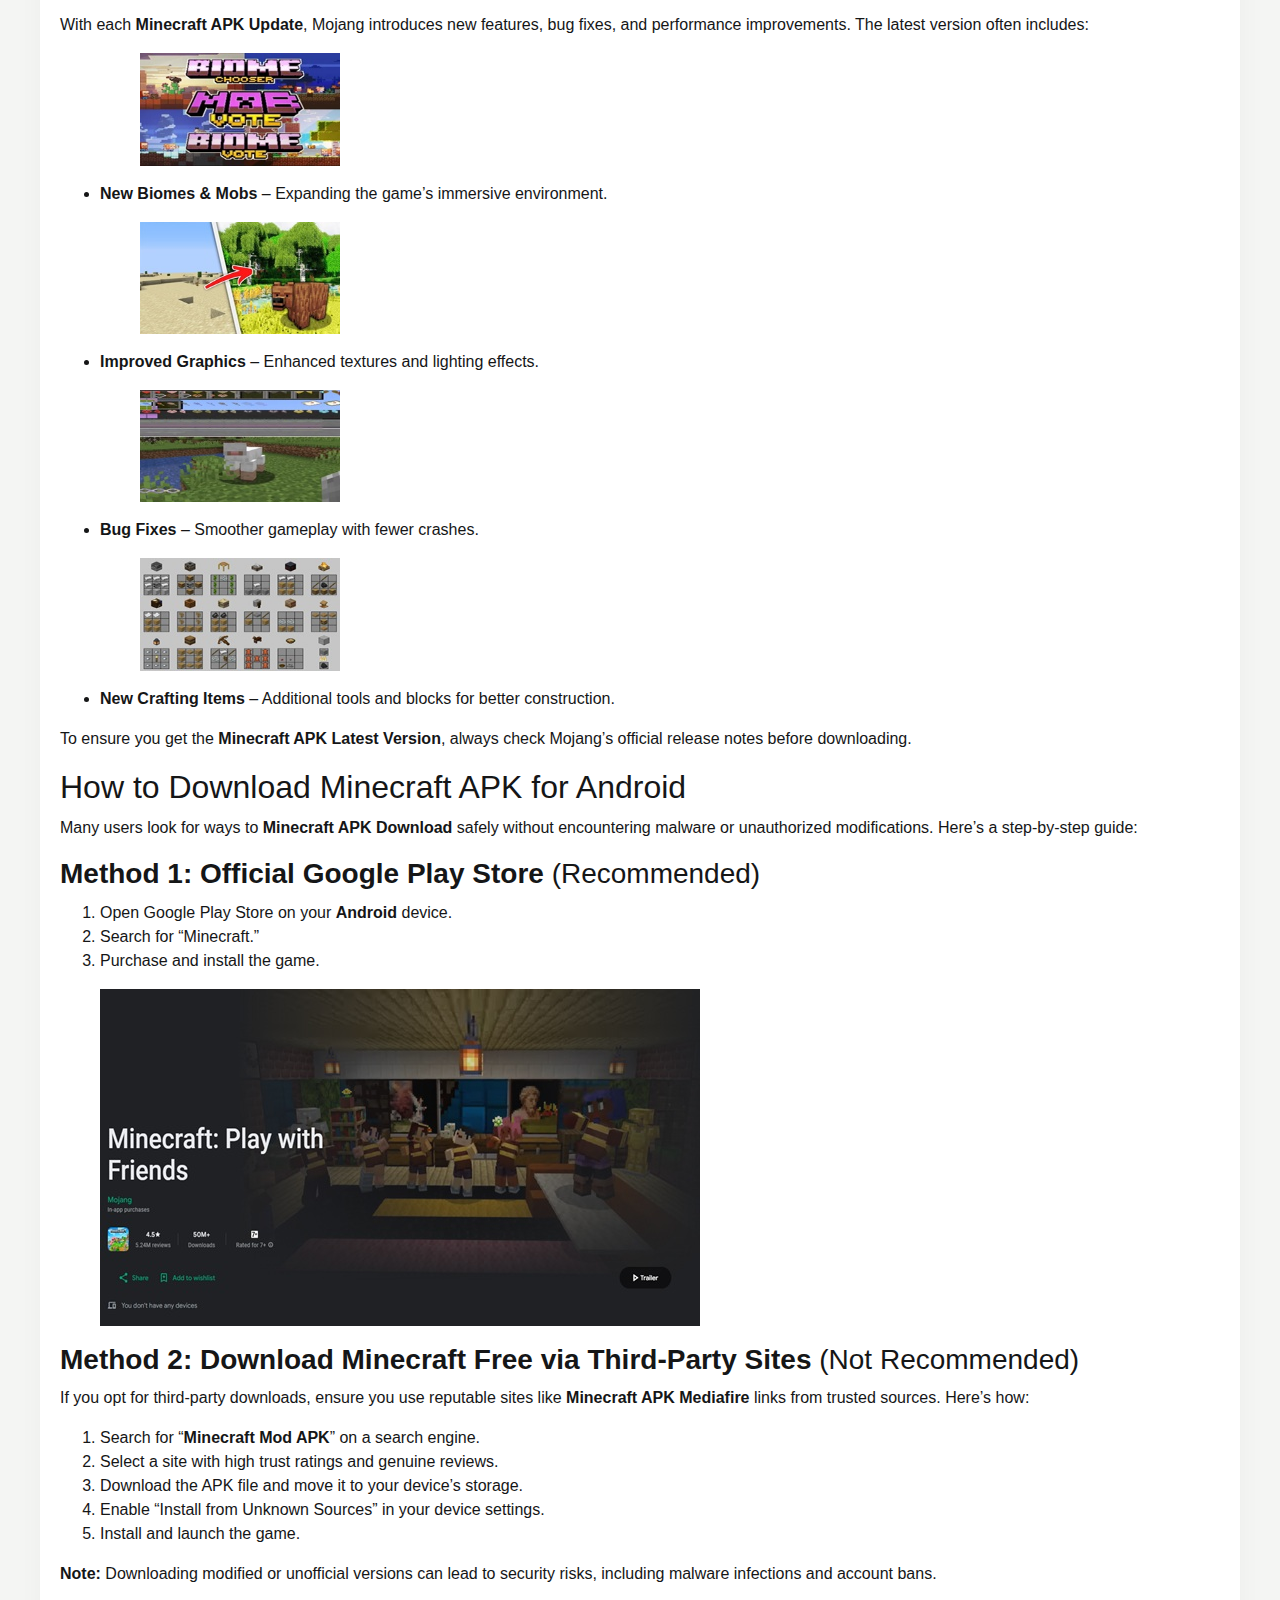
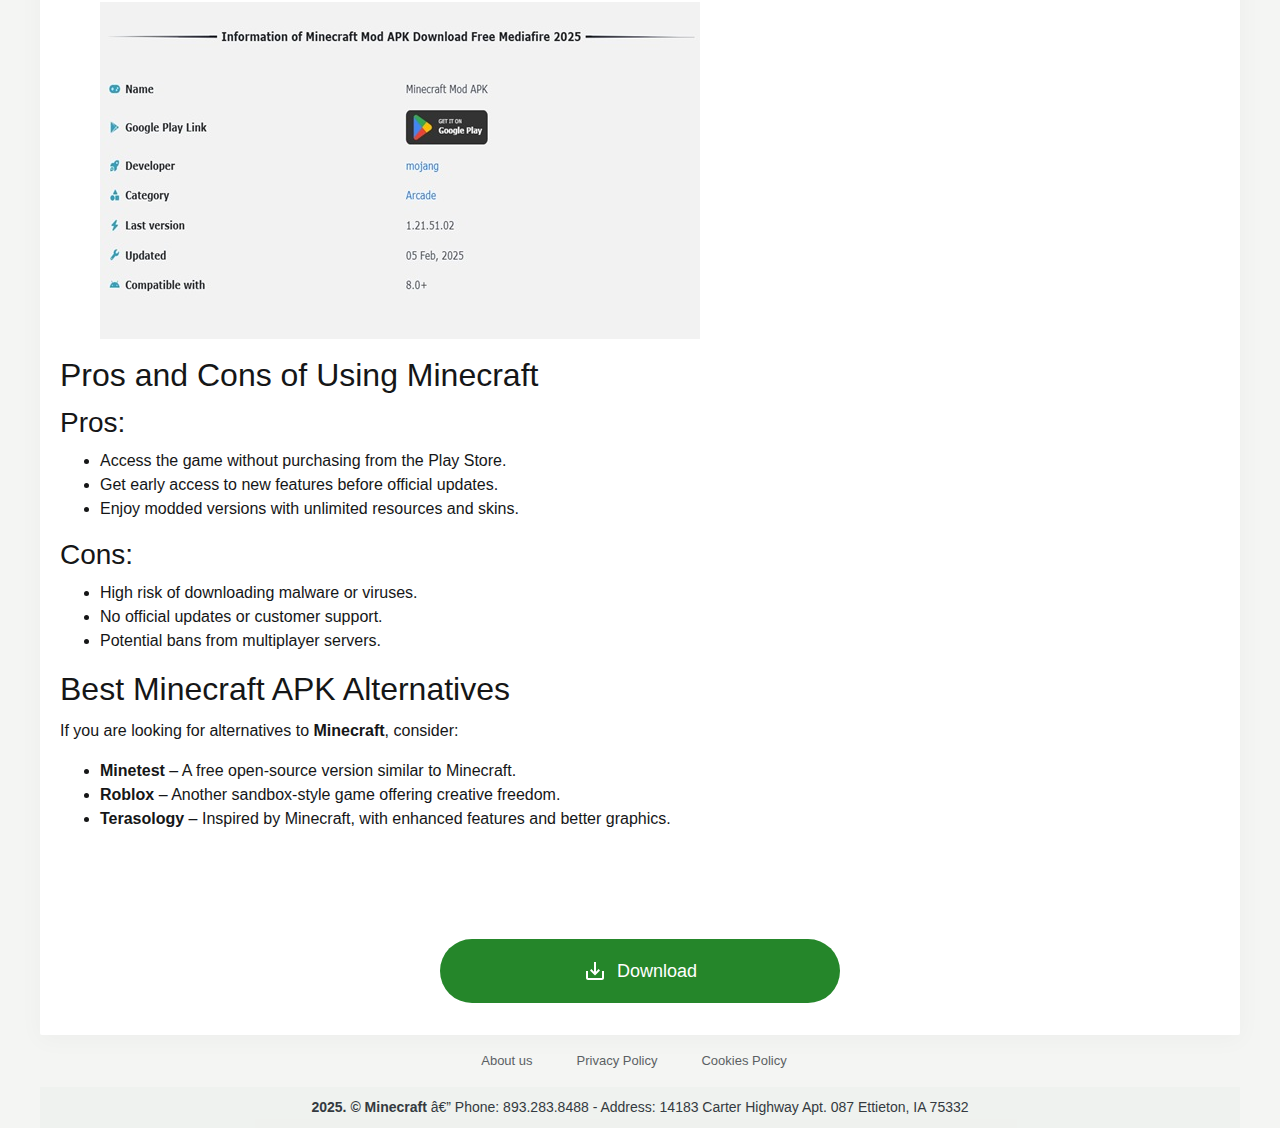
==== commit bf09bc55: "Update index.htm" ====
--- a/index.htm
+++ b/index.htm
@@ -235,7 +235,7 @@
                                                 <svg class="i__version">
                                                     <use xlink:href="#i__version"></use>
                                                 </svg>
-                                            </i> Version: <span itemprop="softwareVersion">1.21.70.20</span>
+                                            </i> Version: <span itemprop="softwareVersion">1.21.51</span>
                                         </li>
                                         <li>
                                             <i class="spec_icon muted"><svg class="i__size">
@@ -245,90 +245,7 @@
                                             <span itemprop="fileSize">650 MB</span>
                                         </li>
                                     </ul>
-					<table class="d-flex w-100 post-detail__table">
-                            <tbody class="w-100 d-flex flex-column flex-wrap align-items-baseline align-content-stretch">
-                            <tr class="w-100 d-flex gap-15 mb-3">
-                                <th class="d-flex gap-10 w-50 overflow-hidden text-overflow-ellipsis justify-content-start align-items-center">
-                                    <svg class="svg-inline--fa fa-gamepad text-primary-deep inline-block" aria-hidden="true" focusable="false" data-prefix="fas" data-icon="gamepad" role="img" xmlns="http://www.w3.org/2000/svg" viewBox="0 0 640 512" data-fa-i2svg="">
-                                        <path fill="currentColor" d="M448 64H192C85.96 64 0 149.1 0 256s85.96 192 192 192h256c106 0 192-85.96 192-192S554 64 448 64zM247.1 280h-32v32c0 13.2-10.78 24-23.98 24c-13.2 0-24.02-10.8-24.02-24v-32L136 279.1C122.8 279.1 111.1 269.2 111.1 256c0-13.2 10.85-24.01 24.05-24.01L167.1 232v-32c0-13.2 10.82-24 24.02-24c13.2 0 23.98 10.8 23.98 24v32h32c13.2 0 24.02 10.8 24.02 24C271.1 269.2 261.2 280 247.1 280zM431.1 344c-22.12 0-39.1-17.87-39.1-39.1s17.87-40 39.1-40s39.1 17.88 39.1 40S454.1 344 431.1 344zM495.1 248c-22.12 0-39.1-17.87-39.1-39.1s17.87-40 39.1-40c22.12 0 39.1 17.88 39.1 40S518.1 248 495.1 248z"></path>
-                                    </svg>
-                                    <p class="mb-0">Name</p></th>
-                                <td class="w-50">Minecraft</td>
-                            </tr>
-                            <tr class="w-100 d-flex gap-15 mb-3">
-                                <th class="d-flex gap-10 w-50 overflow-hidden text-overflow-ellipsis justify-content-start align-items-center">
-                                    <svg class="svg-inline--fa fa-server text-primary-deep inline-block" xmlns="http://www.w3.org/2000/svg" viewBox="0 0 512 512">
-                                        <path fill="currentColor" d="M325.3 234.3L104.6 13l280.8 161.2-60.1 60.1zM47 0C34 6.8 25.3 19.2 25.3 35.3v441.3c0 16.1 8.7 28.5 21.7 35.3l256.6-256L47 0zm425.2 225.6l-58.9-34.1-65.7 64.5 65.7 64.5 60.1-34.1c18-14.3 18-46.5-1.2-60.8zM104.6 499l280.8-161.2-60.1-60.1L104.6 499z"></path>
-                                    </svg>
-                                    <p class="mb-0">
-                                        Google Play Link
-                                    </p></th>
-                                <td class="w-50">
-                                    <a class="d-flex gap-10 align-items-center post-detail__button--chplay" href="" rel="nofollow" target="_blank">
-                                        <svg aria-hidden="true" width="40" height="40" viewBox="0 0 40 40" xmlns="http://www.w3.org/2000/svg">
-                                            <path fill="none" d="M0,0h40v40H0V0z"></path>
-                                            <g>
-                                                <path d="M19.7,19.2L4.3,35.3c0,0,0,0,0,0c0.5,1.7,2.1,3,4,3c0.8,0,1.5-0.2,2.1-0.6l0,0l17.4-9.9L19.7,19.2z" fill="#EA4335"></path>
-                                                <path d="M35.3,16.4L35.3,16.4l-7.5-4.3l-8.4,7.4l8.5,8.3l7.5-4.2c1.3-0.7,2.2-2.1,2.2-3.6C37.5,18.5,36.6,17.1,35.3,16.4z" fill="#FBBC04"></path>
-                                                <path d="M4.3,4.7C4.2,5,4.2,5.4,4.2,5.8v28.5c0,0.4,0,0.7,0.1,1.1l16-15.7L4.3,4.7z" fill="#4285F4"></path>
-                                                <path d="M19.8,20l8-7.9L10.5,2.3C9.9,1.9,9.1,1.7,8.3,1.7c-1.9,0-3.6,1.3-4,3c0,0,0,0,0,0L19.8,20z" fill="#34A853"></path>
-                                            </g>
-                                        </svg>
-                                        <div class="d-flex flex-column">
-                                            <span class=" post-detail__button--chplay-text">GET IT ON</span>
-                                            <span class=" post-detail__button--chplay-title">Google Play</span>
-                                        </div>
-                                    </a></td>
-                            </tr>
-                            <tr class="w-100 d-flex gap-15 mb-3">
-                                <th class="d-flex gap-10 w-50 overflow-hidden text-overflow-ellipsis justify-content-start align-items-center">
-                                    <svg class="svg-inline--fa fa-rocket-launch text-primary-deep inline-block" aria-hidden="true" focusable="false" data-prefix="fas" data-icon="rocket-launch" role="img" xmlns="http://www.w3.org/2000/svg" viewBox="0 0 512 512" data-fa-i2svg="">
-                                        <path fill="currentColor" d="M117.8 127.1H207C286.9-3.743 409.5-8.542 483.9 5.255C495.6 7.41 504.6 16.45 506.7 28.07C520.5 102.5 515.7 225.1 384 304.1V394.2C384 419.7 370.6 443.2 348.7 456.2L260.2 508.6C252.8 513 243.6 513.1 236.1 508.9C228.6 504.6 224 496.6 224 488V373.3C224 350.6 215 328.1 199 312.1C183 296.1 161.4 288 138.7 288H24C15.38 288 7.414 283.4 3.146 275.9C-1.123 268.4-1.042 259.2 3.357 251.8L55.83 163.3C68.79 141.4 92.33 127.1 117.8 127.1H117.8zM384 88C361.9 88 344 105.9 344 128C344 150.1 361.9 168 384 168C406.1 168 424 150.1 424 128C424 105.9 406.1 88 384 88zM166.5 470C117 519.5 .4762 511.5 .4762 511.5C.4762 511.5-7.516 394.1 41.98 345.5C76.37 311.1 132.1 311.1 166.5 345.5C200.9 379.9 200.9 435.6 166.5 470zM119.8 392.2C108.3 380.8 89.81 380.8 78.38 392.2C61.92 408.7 64.58 447.4 64.58 447.4C64.58 447.4 103.3 450.1 119.8 433.6C131.2 422.2 131.2 403.7 119.8 392.2z"></path>
-                                    </svg>
-                                    <p class="mb-0">
-                                        Developer
-                                    </p>
-                                </th>
-                                <td class="w-50"><a href="#">mojang</a></td>
-                            </tr>
-                            <tr class="w-100 d-flex gap-15 mb-3">
-                                <th class="d-flex gap-10 w-50 overflow-hidden text-overflow-ellipsis justify-content-start align-items-center">
-                                    <svg class="svg-inline--fa fa-shapes text-primary-deep inline-block" aria-hidden="true" focusable="false" data-prefix="fas" data-icon="shapes" role="img" xmlns="http://www.w3.org/2000/svg" viewBox="0 0 512 512" data-fa-i2svg="">
-                                        <path fill="currentColor" d="M411.4 175.5C417.4 185.4 417.5 197.7 411.8 207.8C406.2 217.8 395.5 223.1 384 223.1H192C180.5 223.1 169.8 217.8 164.2 207.8C158.5 197.7 158.6 185.4 164.6 175.5L260.6 15.54C266.3 5.897 276.8 0 288 0C299.2 0 309.7 5.898 315.4 15.54L411.4 175.5zM288 312C288 289.9 305.9 272 328 272H472C494.1 272 512 289.9 512 312V456C512 478.1 494.1 496 472 496H328C305.9 496 288 478.1 288 456V312zM0 384C0 313.3 57.31 256 128 256C198.7 256 256 313.3 256 384C256 454.7 198.7 512 128 512C57.31 512 0 454.7 0 384z"></path>
-                                    </svg>
-                                    <p class="mb-0">
-                                        Category
-                                    </p>
-                                </th>
-                                <td class="w-50"><a href="https://modilimitado.io/en/games/arcade/">Arcade</a></td>
-                            </tr>
-                            <tr class="w-100 d-flex gap-15 mb-3">
-                                <th class="d-flex gap-10 w-50 overflow-hidden text-overflow-ellipsis justify-content-start align-items-center">
-                                    <svg class="svg-inline--fa fa-bolt text-primary-deep inline-block" aria-hidden="true" focusable="false" data-prefix="fas" data-icon="bolt" role="img" xmlns="http://www.w3.org/2000/svg" viewBox="0 0 384 512" data-fa-i2svg="">
-                                        <path fill="currentColor" d="M240.5 224H352C365.3 224 377.3 232.3 381.1 244.7C386.6 257.2 383.1 271.3 373.1 280.1L117.1 504.1C105.8 513.9 89.27 514.7 77.19 505.9C65.1 497.1 60.7 481.1 66.59 467.4L143.5 288H31.1C18.67 288 6.733 279.7 2.044 267.3C-2.645 254.8 .8944 240.7 10.93 231.9L266.9 7.918C278.2-1.92 294.7-2.669 306.8 6.114C318.9 14.9 323.3 30.87 317.4 44.61L240.5 224z"></path>
-                                    </svg>Last version</th>
-                                <td class="w-50">1.21.70.20</td>
-                            </tr>
-                            <tr class="w-100 d-flex gap-15 mb-3">
-                                <th class="d-flex gap-10 w-50 overflow-hidden text-overflow-ellipsis justify-content-start align-items-center">
-                                    <svg class="svg-inline--fa fa-wrench text-primary-deep inline-block" aria-hidden="true" focusable="false" data-prefix="fas" data-icon="wrench" role="img" xmlns="http://www.w3.org/2000/svg" viewBox="0 0 512 512" data-fa-i2svg="">
-                                        <path fill="currentColor" d="M507.6 122.8c-2.904-12.09-18.25-16.13-27.04-7.338l-76.55 76.56l-83.1-.0002l0-83.1l76.55-76.56c8.791-8.789 4.75-24.14-7.336-27.04c-23.69-5.693-49.34-6.111-75.92 .2484c-61.45 14.7-109.4 66.9-119.2 129.3C189.8 160.8 192.3 186.7 200.1 210.1l-178.1 178.1c-28.12 28.12-28.12 73.69 0 101.8C35.16 504.1 53.56 512 71.1 512s36.84-7.031 50.91-21.09l178.1-178.1c23.46 7.736 49.31 10.24 76.17 6.004c62.41-9.84 114.6-57.8 129.3-119.2C513.7 172.1 513.3 146.5 507.6 122.8zM80 456c-13.25 0-24-10.75-24-24c0-13.26 10.75-24 24-24s24 10.74 24 24C104 445.3 93.25 456 80 456z"></path>
-                                    </svg>
-                                    <p class="mb-0">Updated</p>
-                                </th>
-                                <td class="w-50"><time datetime="2024-04-02T02:42:34+00:00">February 5, 2025</time></td>
-                            </tr>
-                            <tr class="w-100 d-flex gap-15 mb-3">
-                                <th class="d-flex gap-10 w-50 overflow-hidden text-overflow-ellipsis justify-content-start align-items-center">
-                                    <svg class="svg-inline--fa fa-android text-primary-deep inline-block" aria-hidden="true" focusable="false" data-prefix="fab" data-icon="android" role="img" xmlns="http://www.w3.org/2000/svg" viewBox="0 0 576 512" data-fa-i2svg="">
-                                        <path fill="currentColor" d="M420.5 301.9a24 24 0 1 1 24-24 24 24 0 0 1 -24 24m-265.1 0a24 24 0 1 1 24-24 24 24 0 0 1 -24 24m273.7-144.5 47.94-83a10 10 0 1 0 -17.27-10h0l-48.54 84.07a301.3 301.3 0 0 0 -246.6 0L116.2 64.45a10 10 0 1 0 -17.27 10h0l47.94 83C64.53 202.2 8.24 285.5 0 384H576c-8.24-98.45-64.54-181.8-146.9-226.6"></path>
-                                    </svg>
-                                    <p class="mb-0">Compatible with</p>
-                                </th>
-                                <td class="w-50">Android 6.0+</td>
-                            </tr>
-                            </tbody>
-                        </table>
+					
                                     <!-- <div class="spec_addon">
                                         <a href="https://file.mcpedl.download/game/minecraft.apk" class="btn btn-lg btn-green anchor" role="button" rel="nofollow">
                                             <div style="display: flex;align-items: center;justify-content: center;">
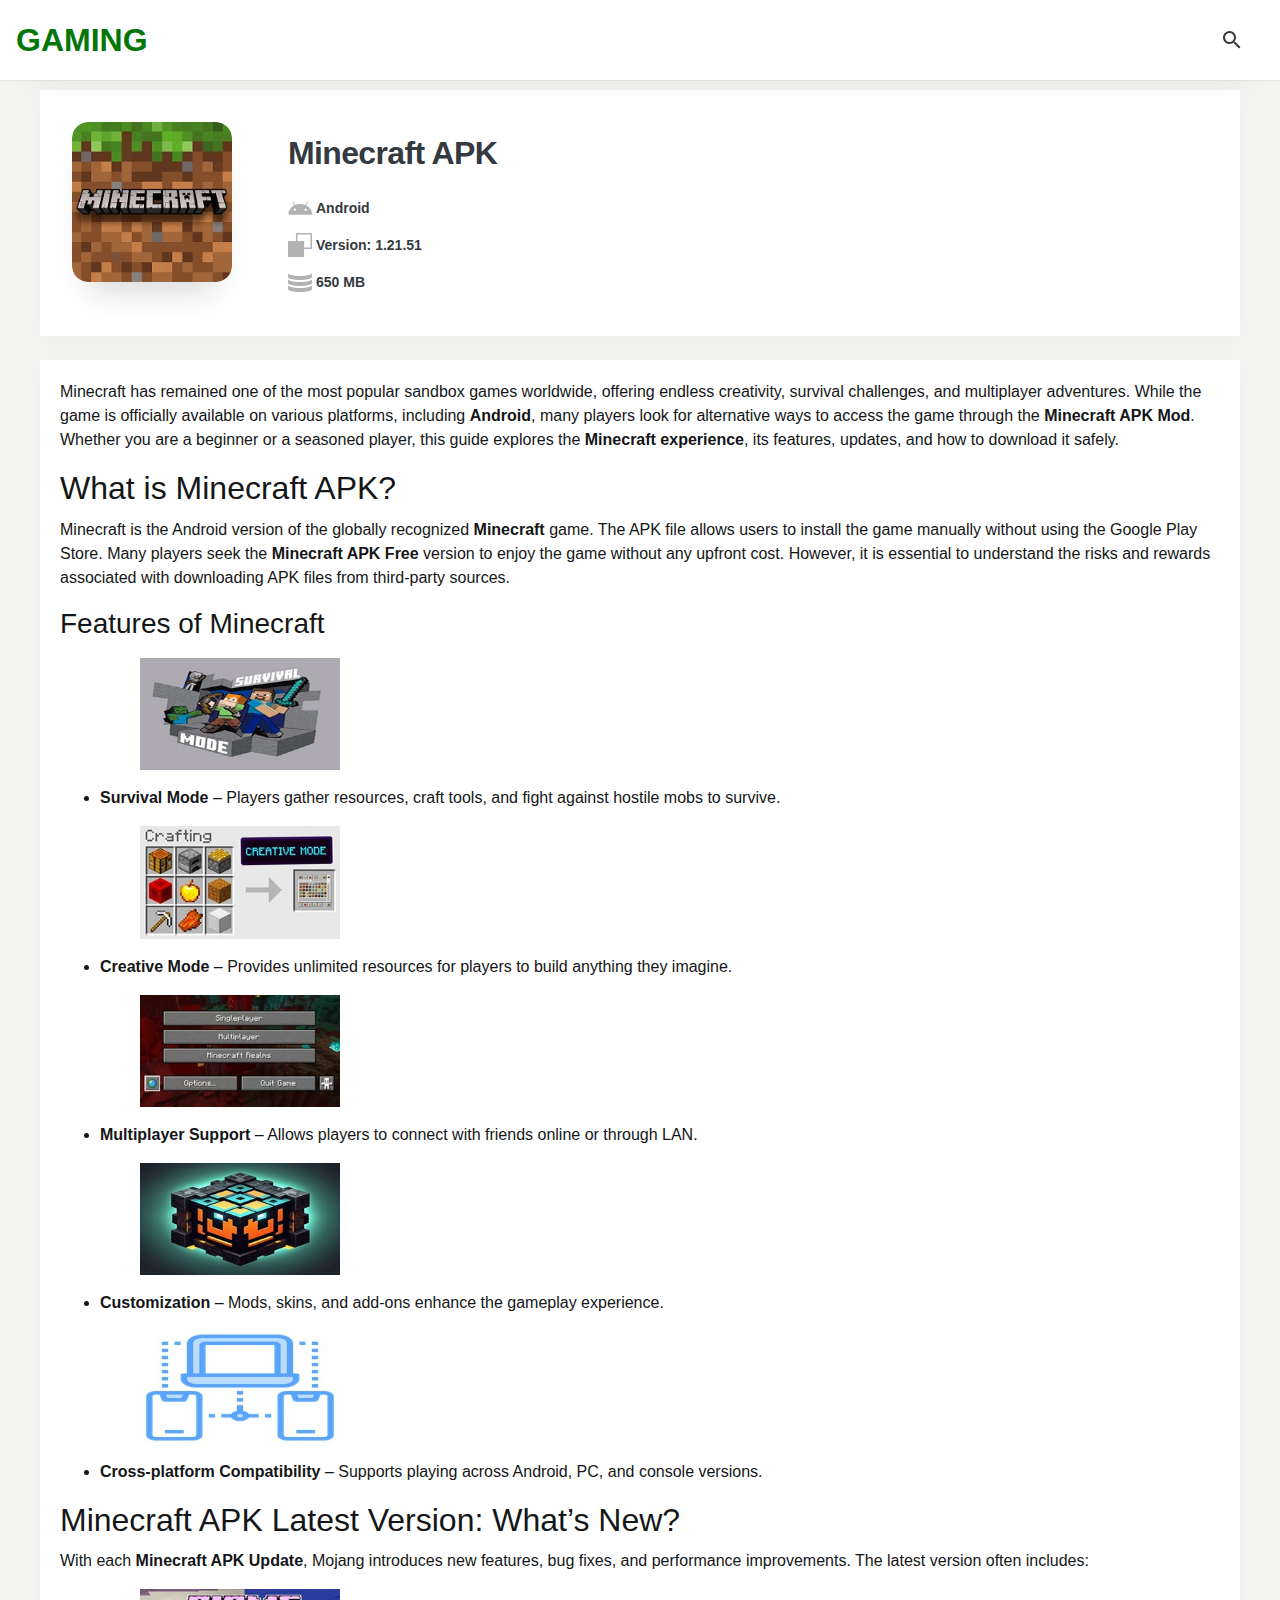
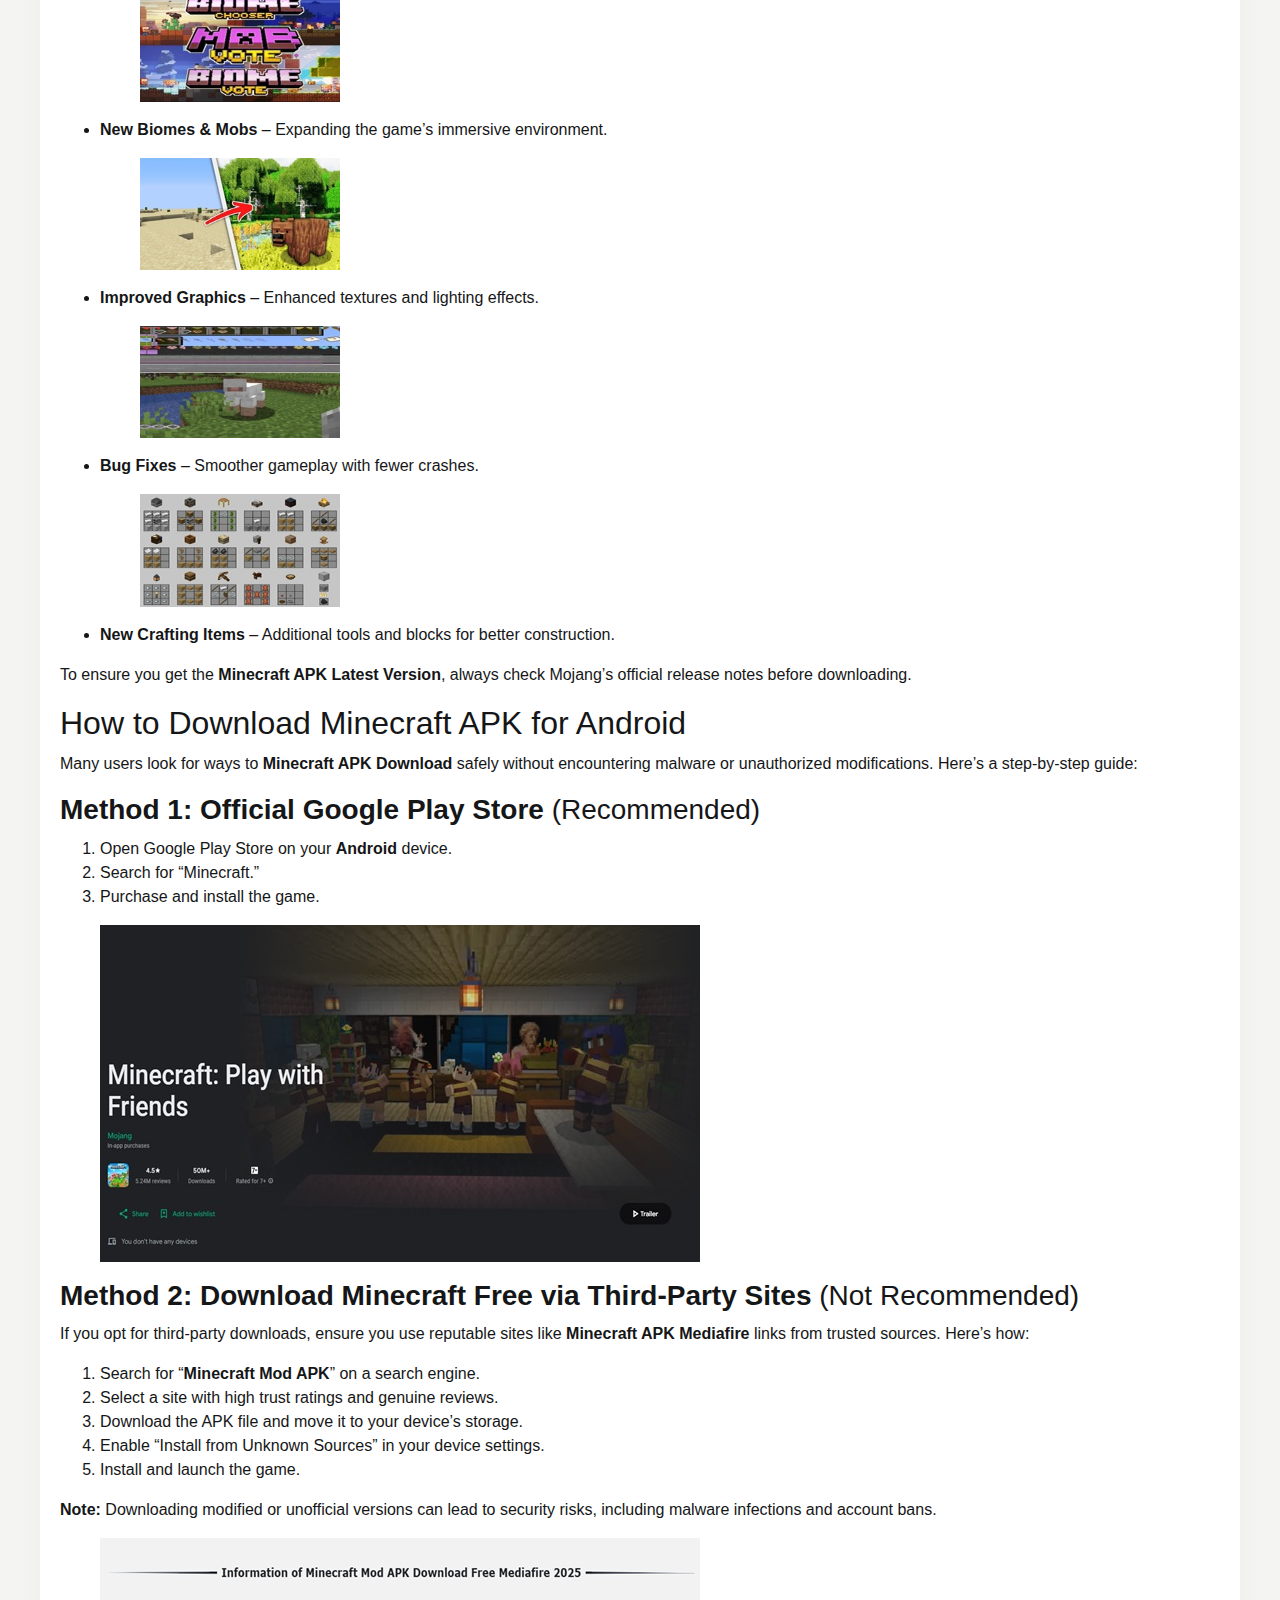
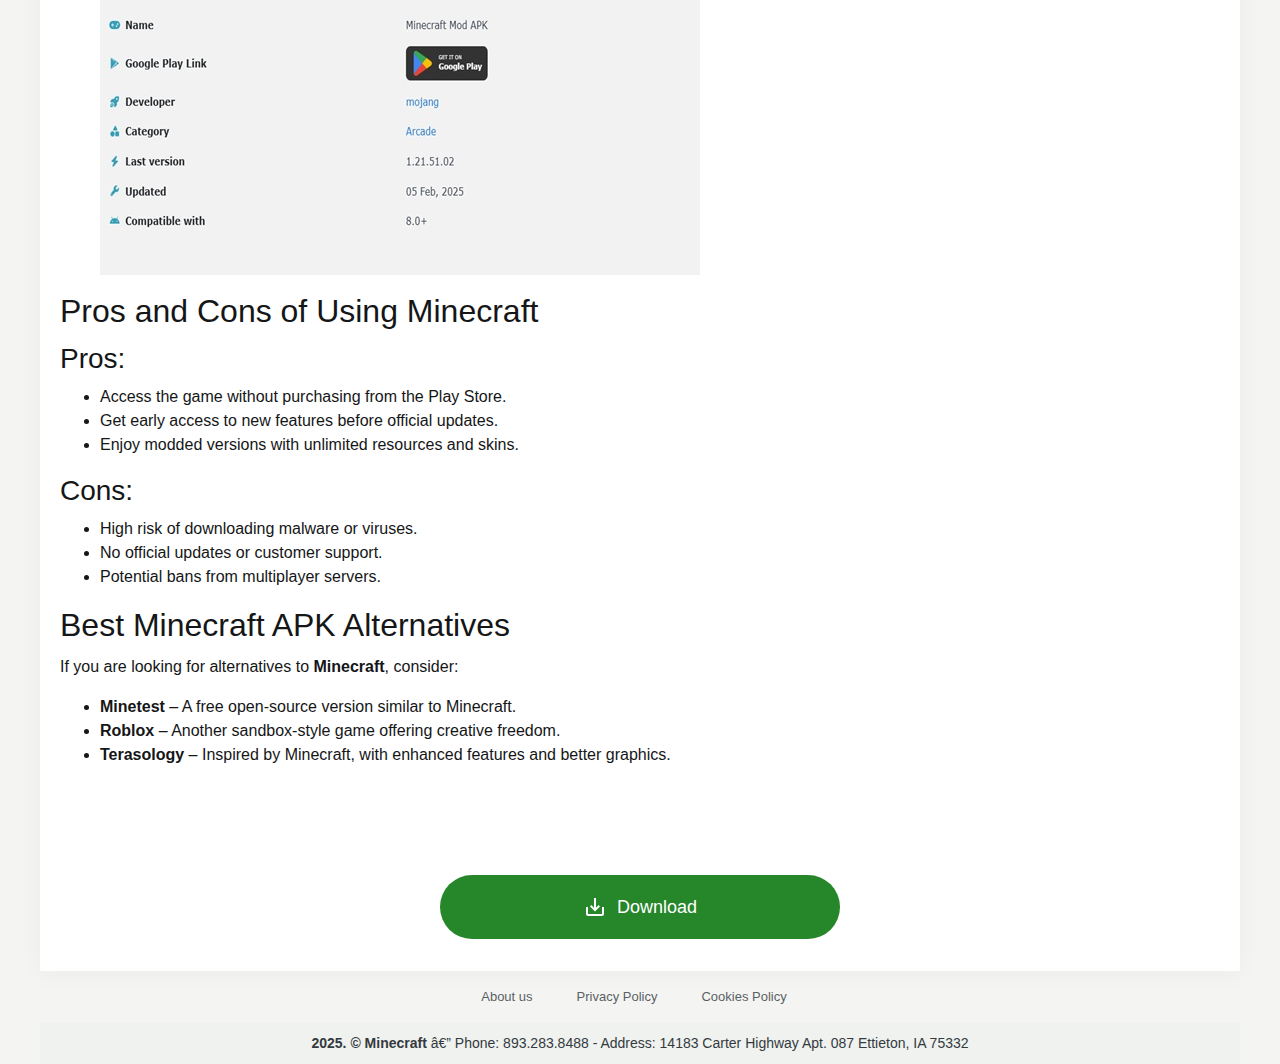
==== commit 995cf47e: "Update index.htm" ====
--- a/index.htm
+++ b/index.htm
@@ -258,16 +258,6 @@
                                 </div>
                             </div>
         
-                        </div>
-                        <div class="cont">
-                            <a class="download_line green download_line-t" href="#" rel="nofollow"
-                                style="margin:0 auto;">
-                                <div style="display: flex;align-items: center;justify-content: center;">
-                                    <i><svg class="i__download" width="24" height="24" style="margin-right:10px ;">
-                                            <use xlink:href="#i__download"></use>
-                                        </svg></i> Download
-                                </div>
-                            </a>
                         </div>
                     </div>
                     
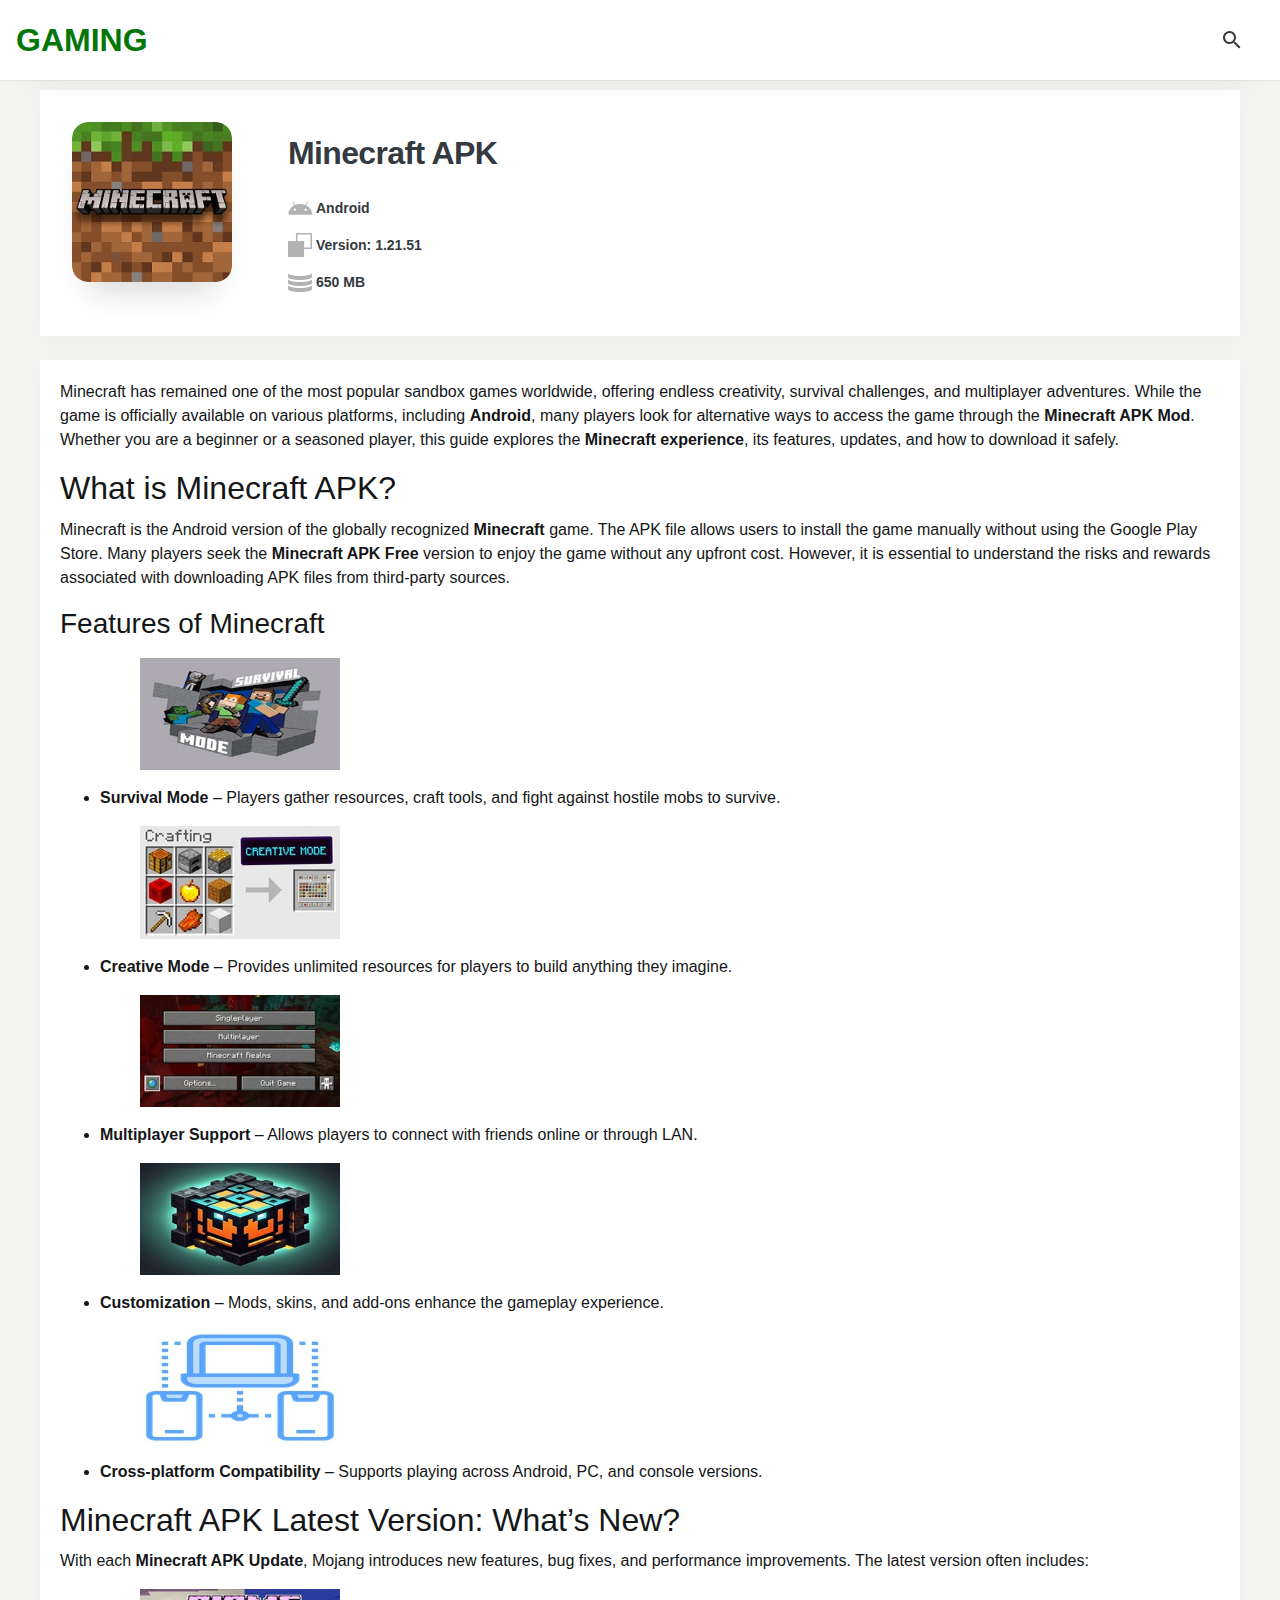
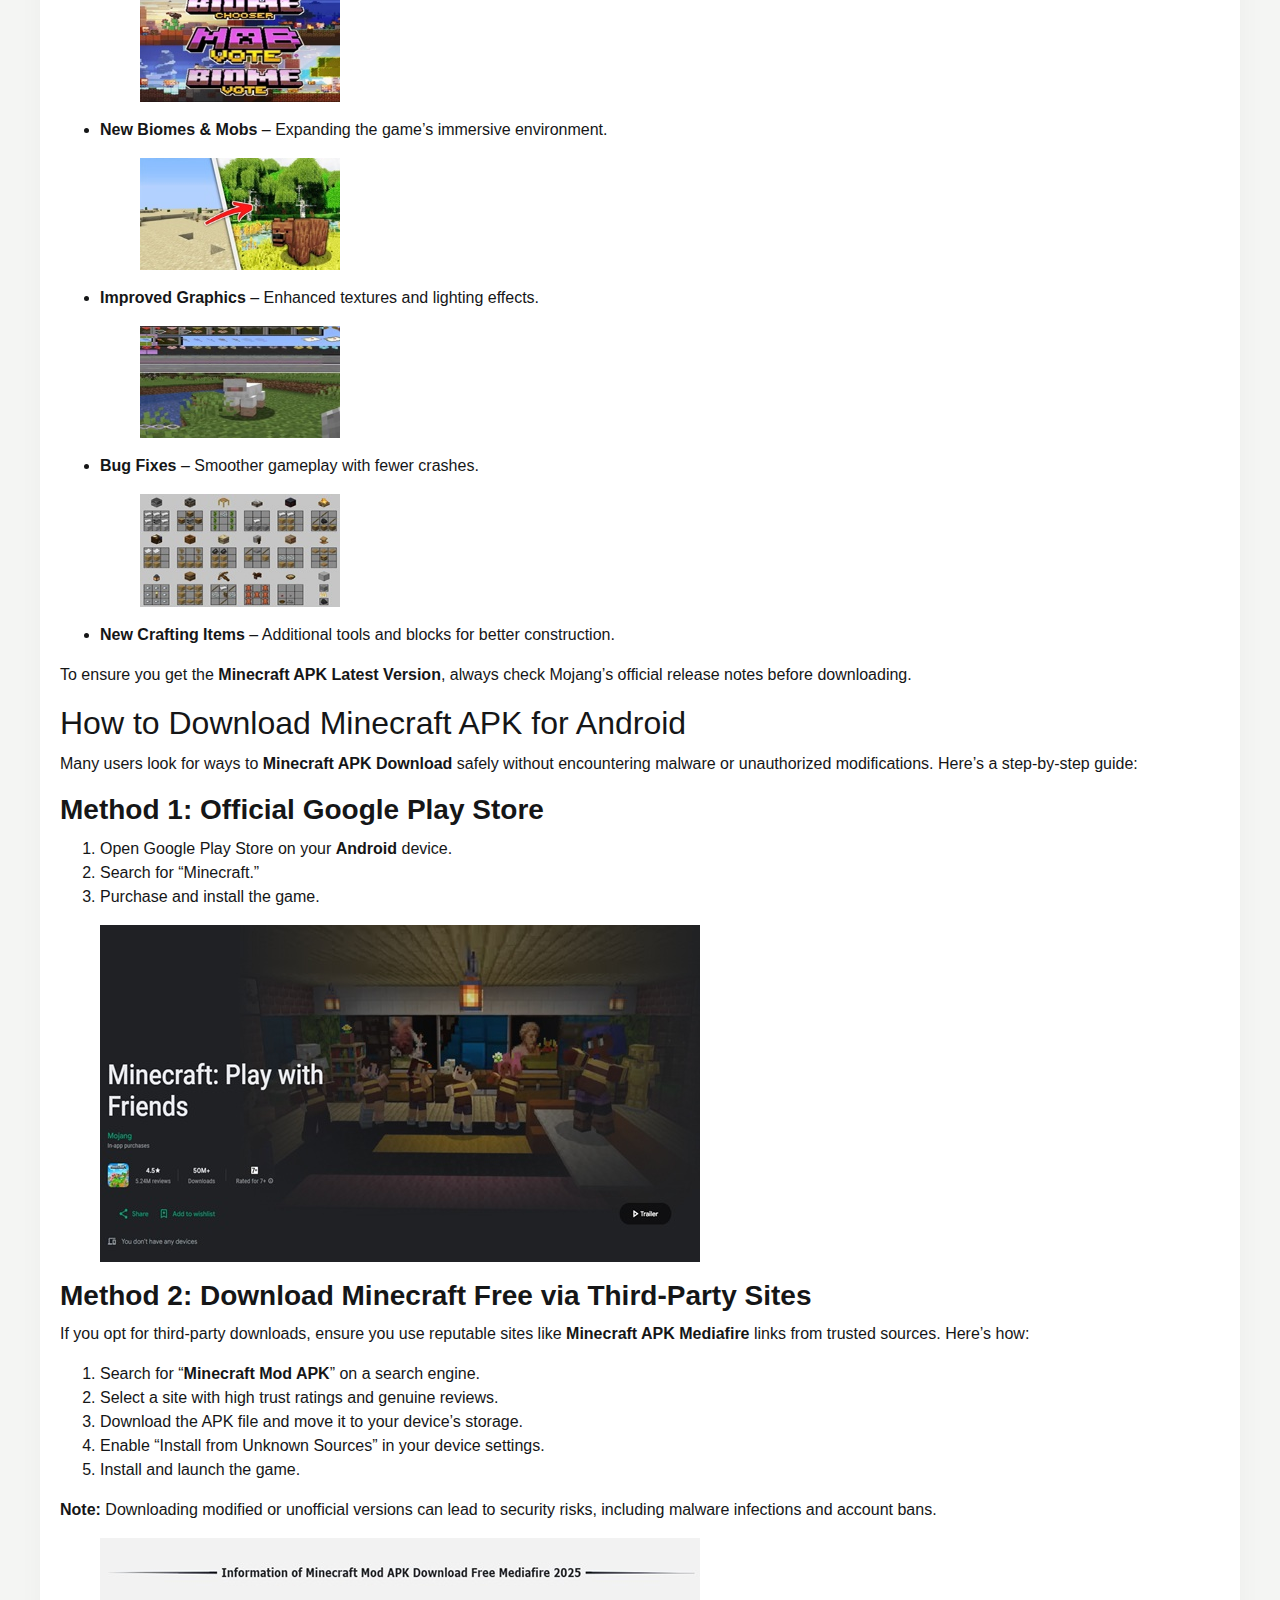
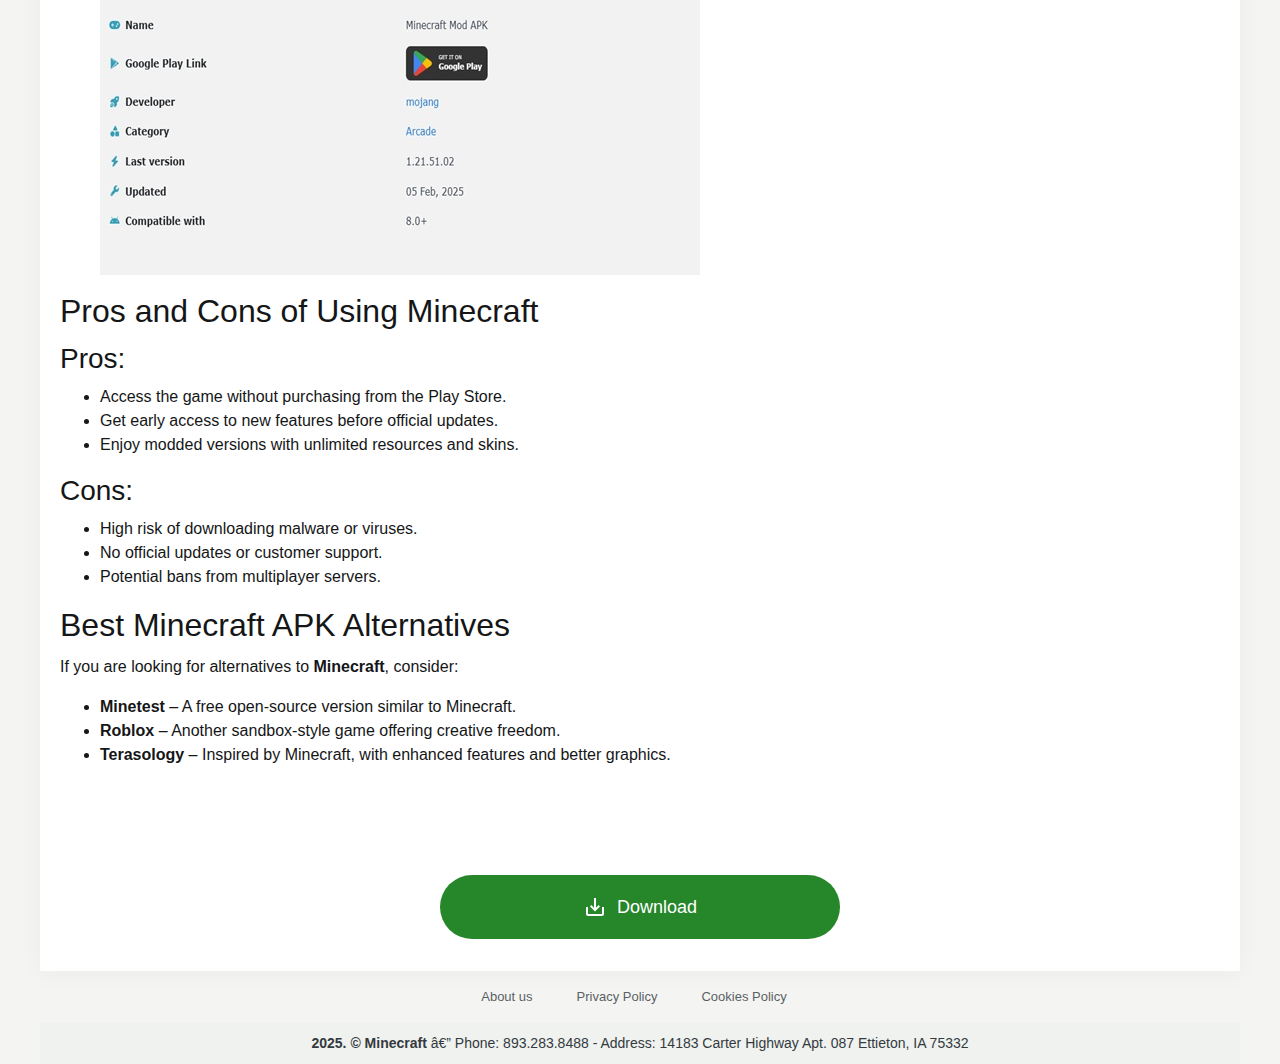
==== commit 33896959: "Update index.htm" ====
--- a/index.htm
+++ b/index.htm
@@ -296,14 +296,14 @@
 <p>To ensure you get the <strong>Minecraft APK Latest Version</strong>, always check Mojang’s official release notes before downloading.</p>
 <h2><span class="ez-toc-section" id="How_to_Download_Minecraft_APK_for_Android" ez-toc-data-id="#How_to_Download_Minecraft_APK_for_Android"></span>How to Download Minecraft APK for Android<span class="ez-toc-section-end"></span></h2>
 <p>Many users look for ways to <strong>Minecraft APK Download</strong> safely without encountering malware or unauthorized modifications. Here’s a step-by-step guide:</p>
-<h3><span class="ez-toc-section" id="Method_1_Official_Google_Play_Store_Recommended" ez-toc-data-id="#Method_1_Official_Google_Play_Store_Recommended"></span><strong>Method 1: Official Google Play Store</strong> (Recommended)<span class="ez-toc-section-end"></span></h3>
+<h3><span class="ez-toc-section" id="Method_1_Official_Google_Play_Store_Recommended" ez-toc-data-id="#Method_1_Official_Google_Play_Store_Recommended"></span><strong>Method 1: Official Google Play Store</strong><span class="ez-toc-section-end"></span></h3>
 <ol start="1" data-spread="false">
 <li>Open Google Play Store on your <strong>Android</strong> device.</li>
 <li>Search for “Minecraft.”</li>
 <li>Purchase and install the game.</li>
 </ol>
 <figure class="image"><img style="aspect-ratio:600/337;width: auto;margin: 0 auto;max-width: 100%;height: auto;" src="minecraft-mod-apk.jpg" alt="Minecraft apk mod" width="600" height="337">	</figure>			 
-<h3><span class="ez-toc-section" id="Method_2_Download_Minecraft_Free_via_Third-Party_Sites_Not_Recommended" ez-toc-data-id="#Method_2_Download_Minecraft_Free_via_Third-Party_Sites_Not_Recommended"></span><strong>Method 2: Download Minecraft Free via Third-Party Sites</strong> (Not Recommended)<span class="ez-toc-section-end"></span></h3>
+<h3><span class="ez-toc-section" id="Method_2_Download_Minecraft_Free_via_Third-Party_Sites_Not_Recommended" ez-toc-data-id="#Method_2_Download_Minecraft_Free_via_Third-Party_Sites_Not_Recommended"></span><strong>Method 2: Download Minecraft Free via Third-Party Sites</strong><span class="ez-toc-section-end"></span></h3>
 <p>If you opt for third-party downloads, ensure you use reputable sites like <strong>Minecraft APK Mediafire</strong> links from trusted sources. Here’s how:</p>
 <ol start="1" data-spread="false">
 <li>Search for “<strong>Minecraft Mod APK</strong>” on a search engine.</li>
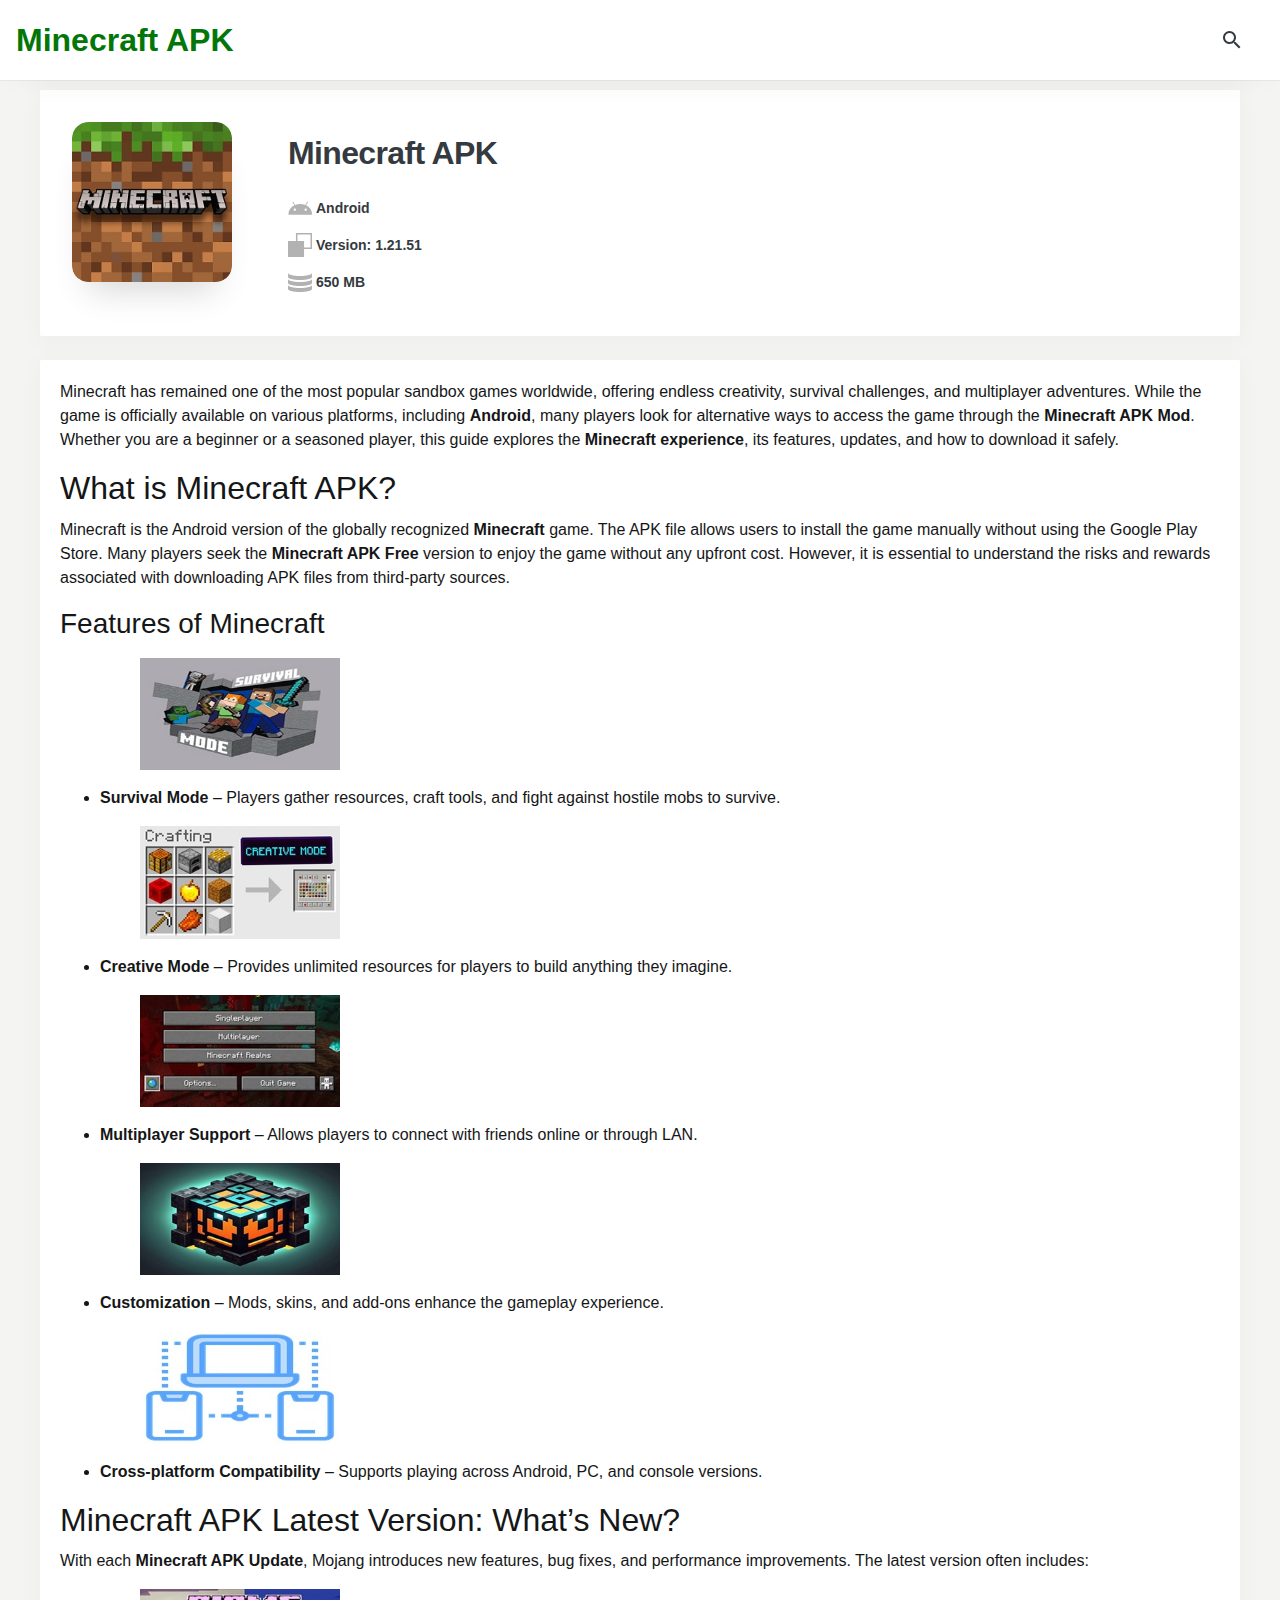
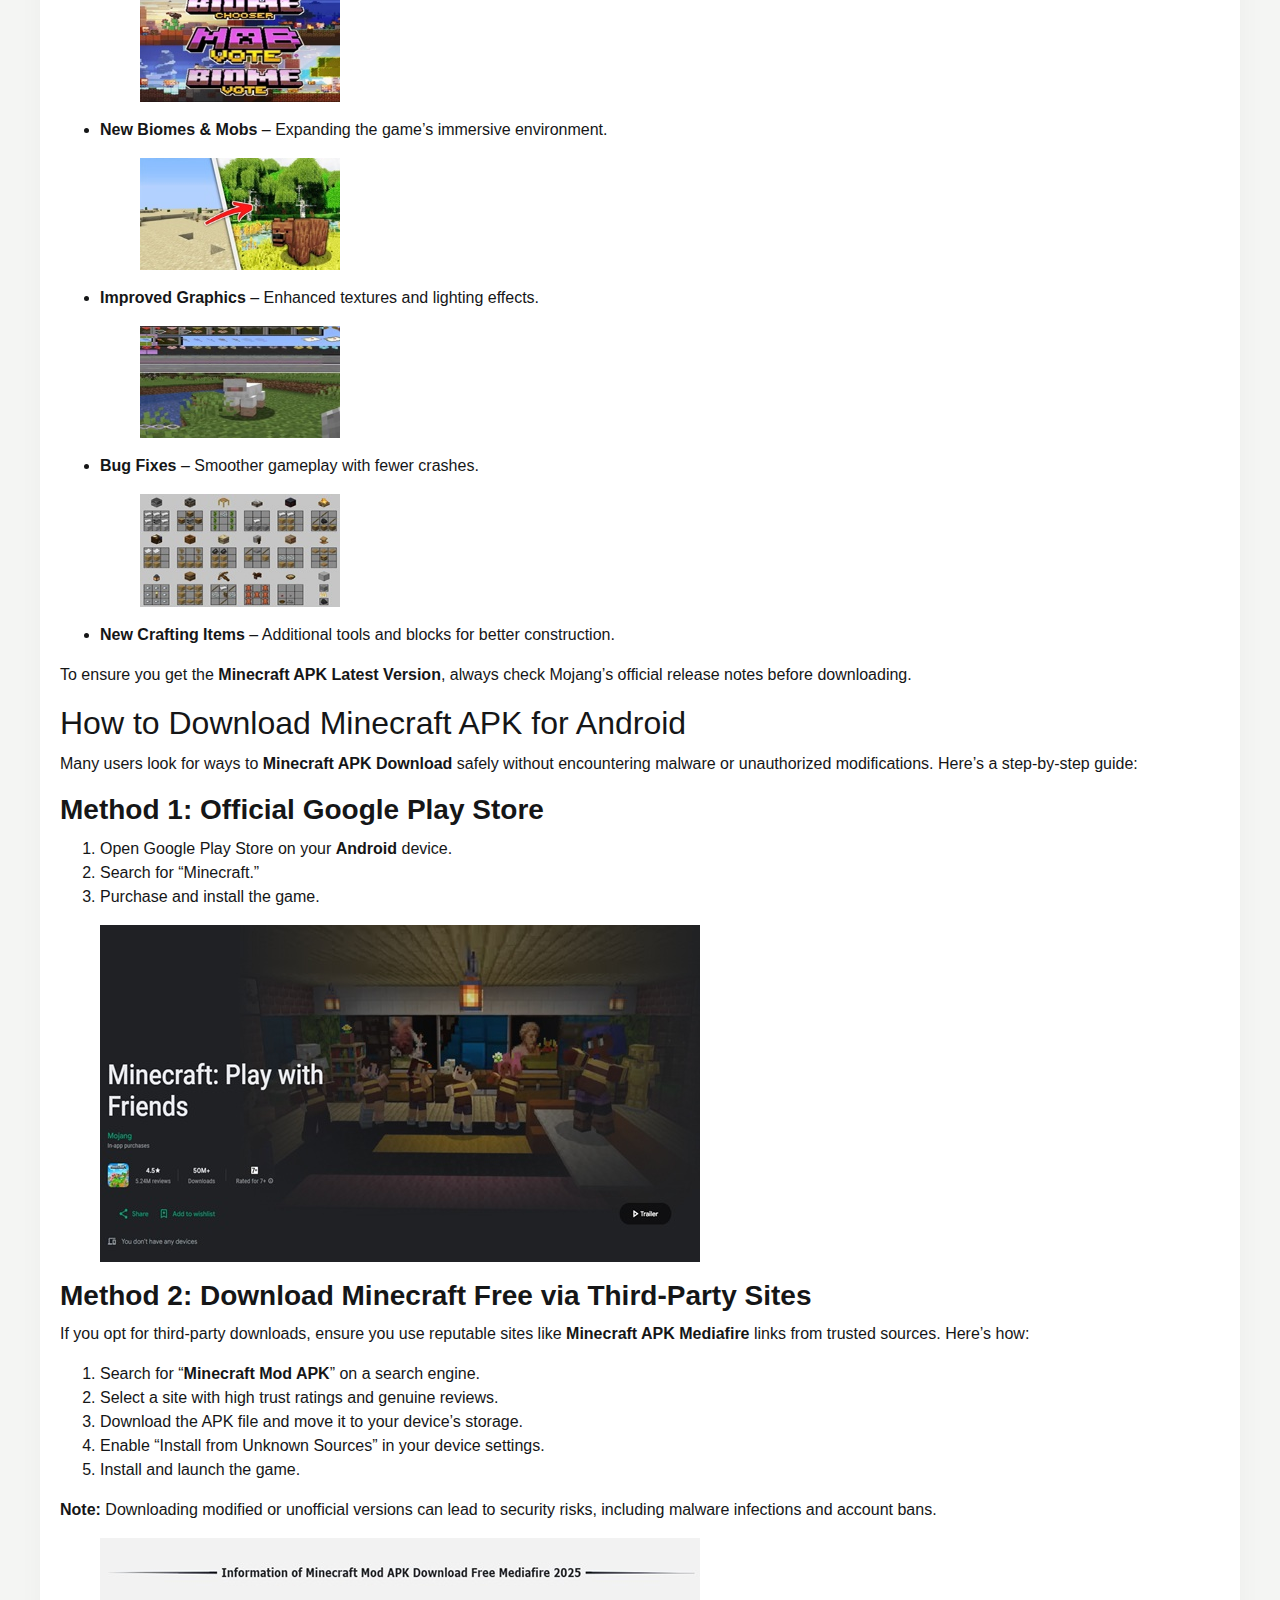
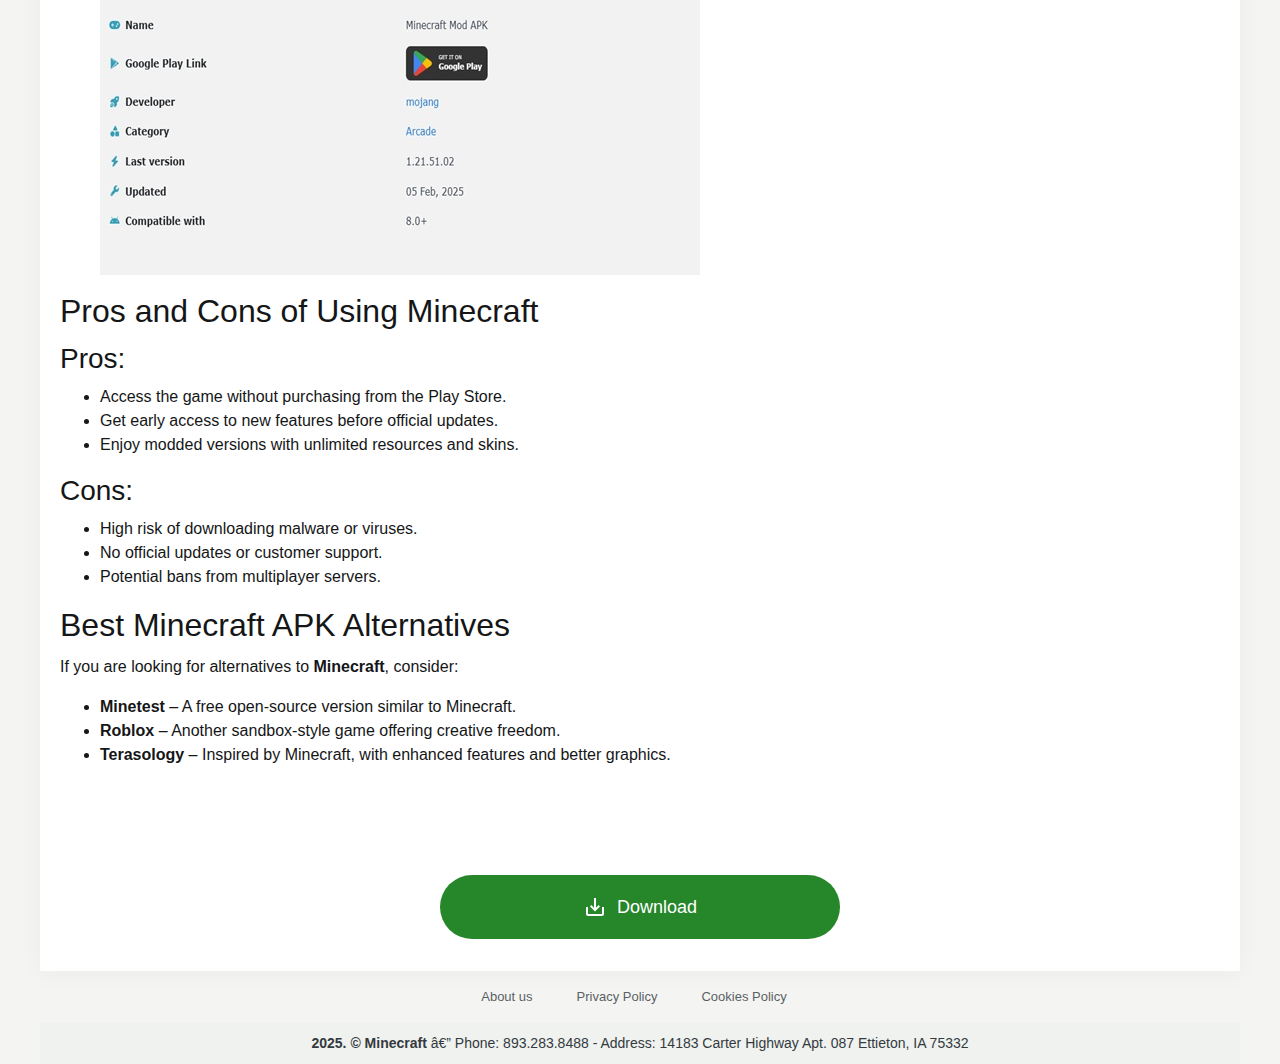
==== commit 9279bd2a: "Update index.htm" ====
--- a/index.htm
+++ b/index.htm
@@ -183,7 +183,7 @@
             <header>
                 <div class="logo">
                     <a href="/" title="An1" style="font-size: 32px;font-weight: 700;color: #000;">
-                        <span style="color:#027708 ;">GAMING</span>
+                        <span style="color:#027708 ;">Minecraft APK</span>
                     </a>
                 </div>
                 <button class="head_menu_btn d-block d-lg-none" type="button" aria-label="Menu"><span
